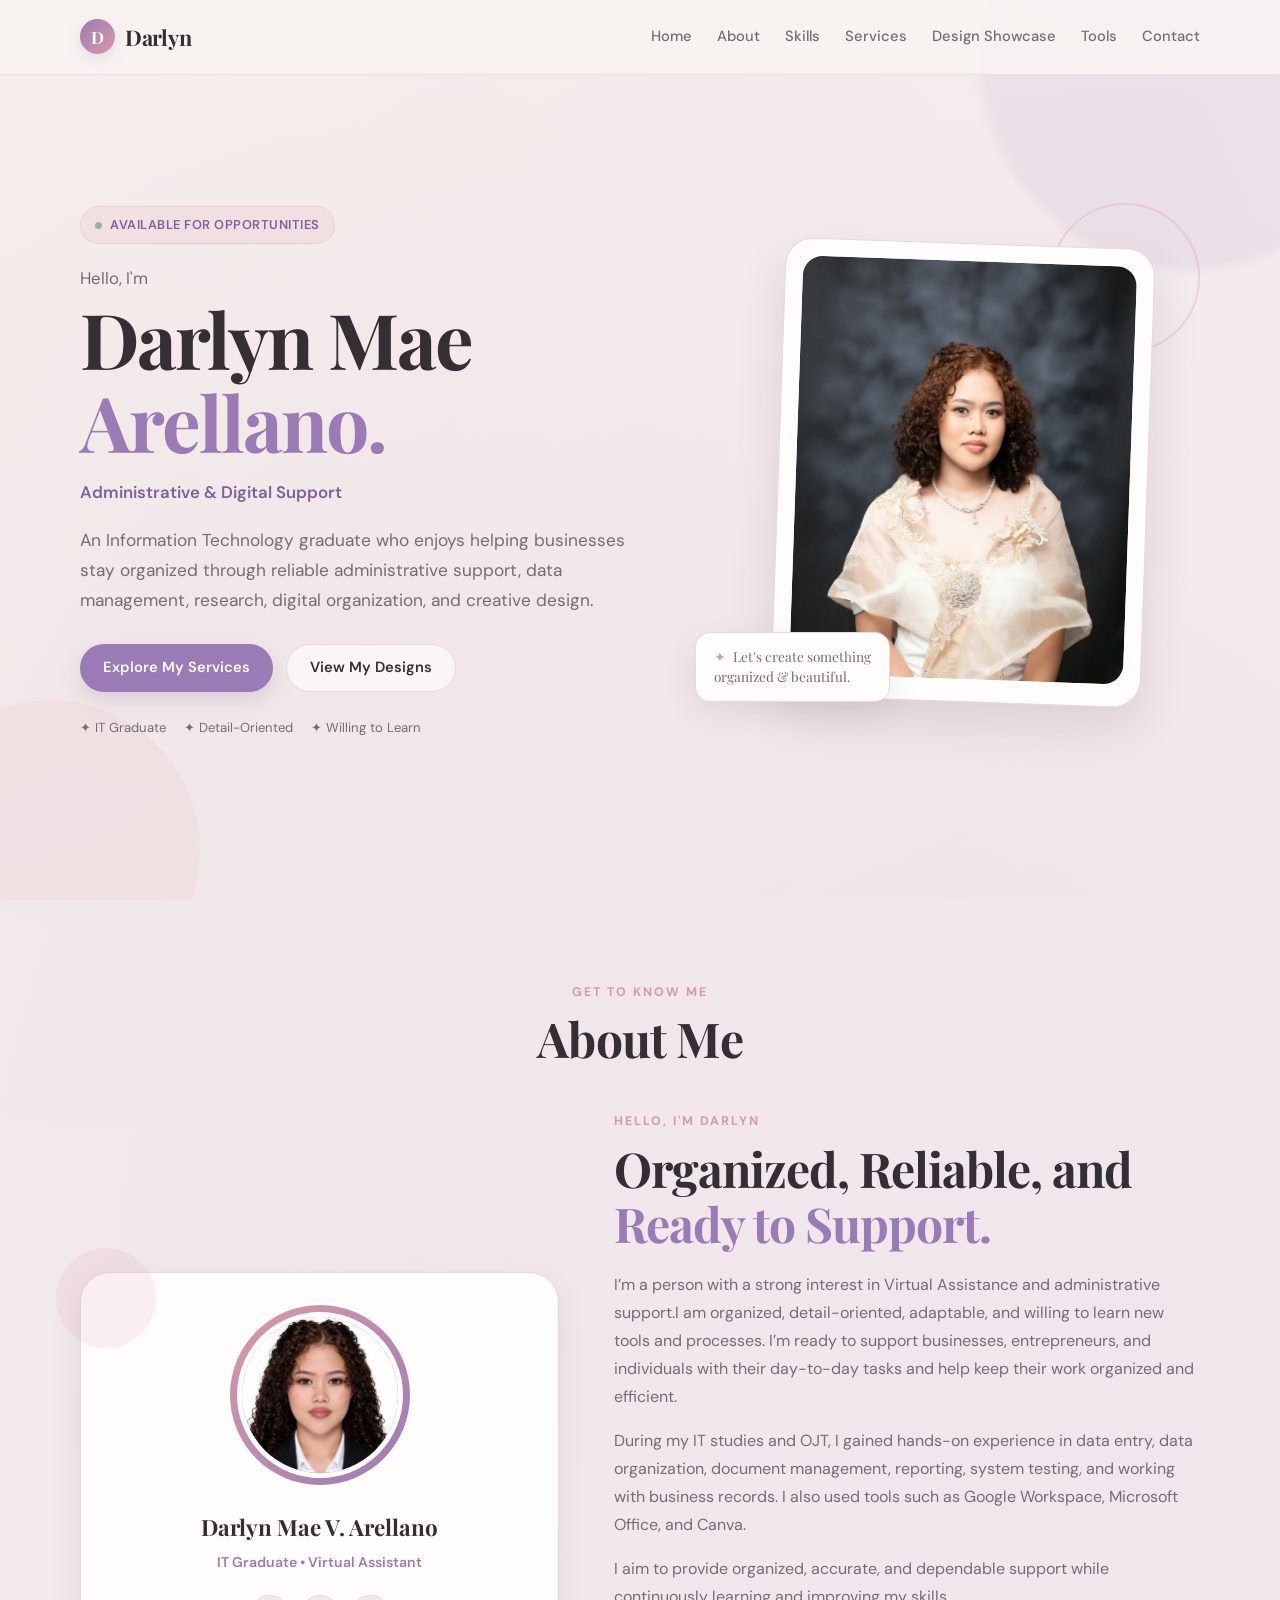
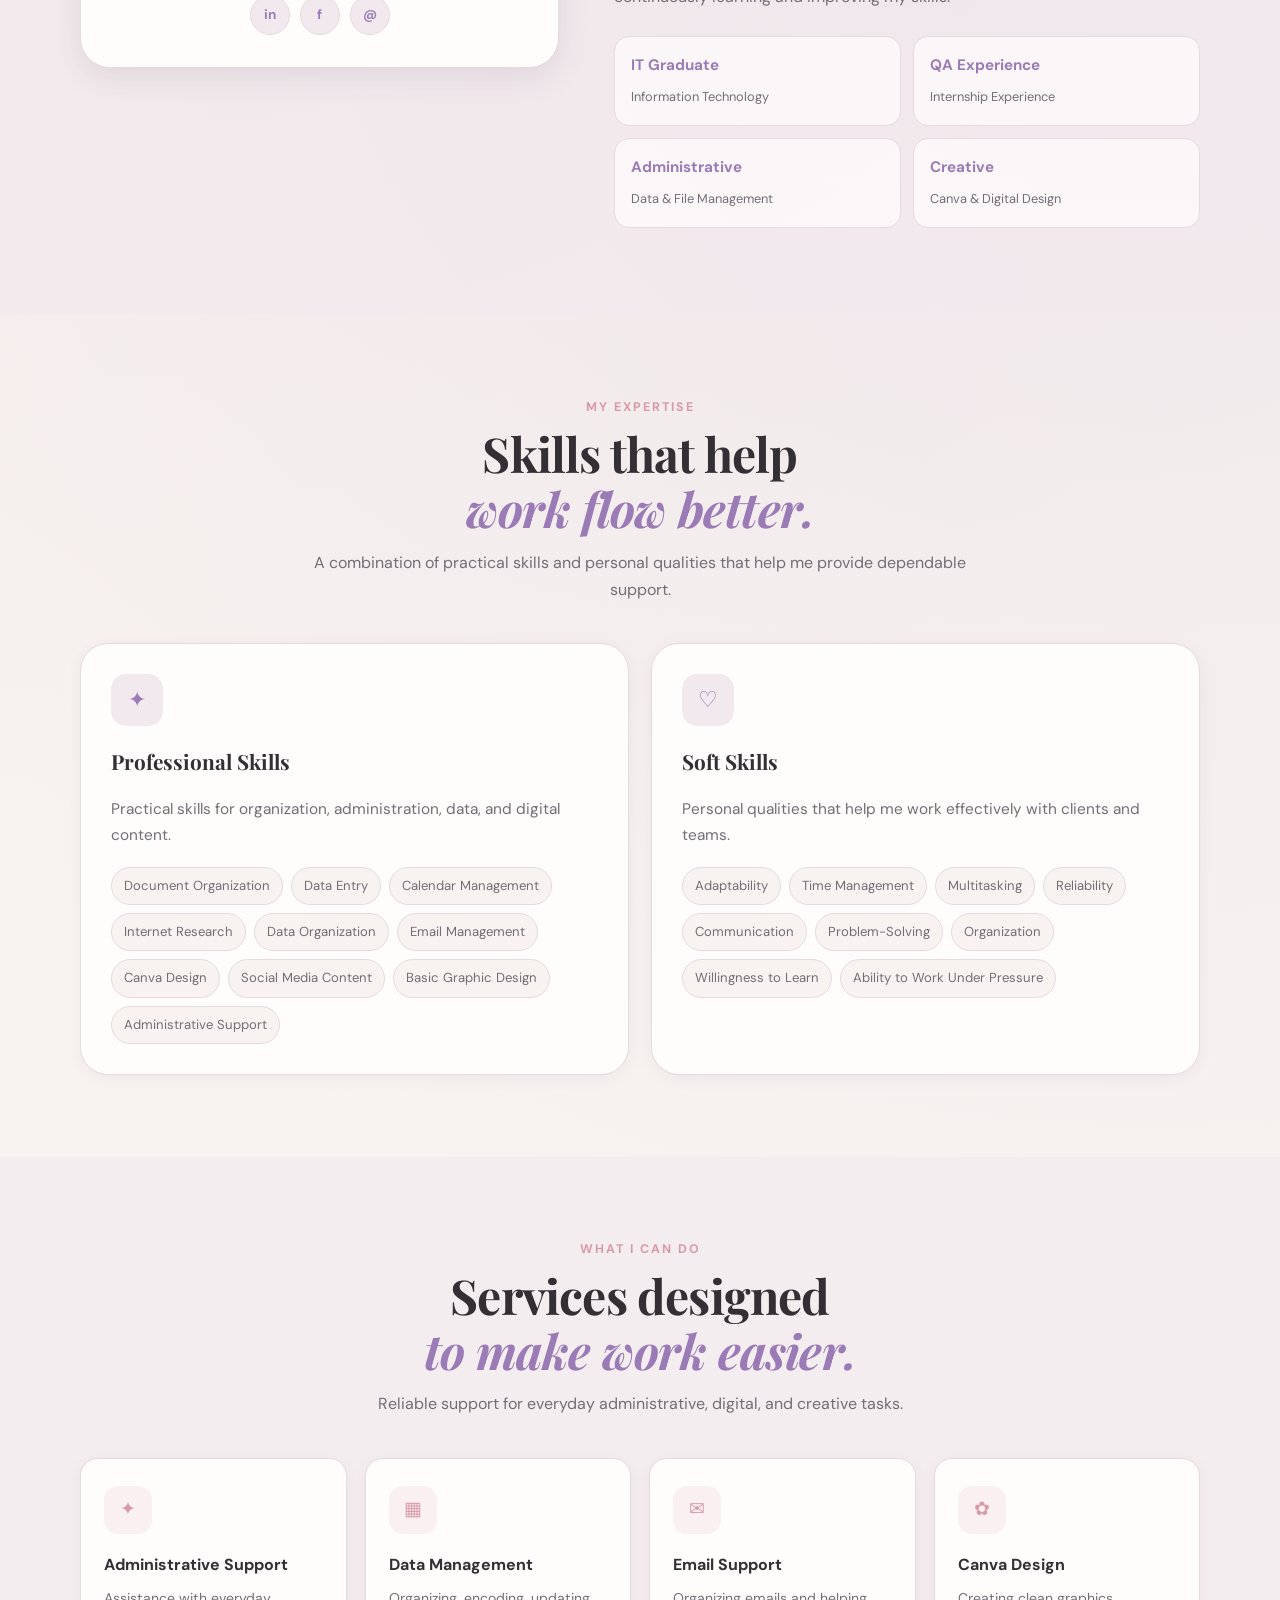
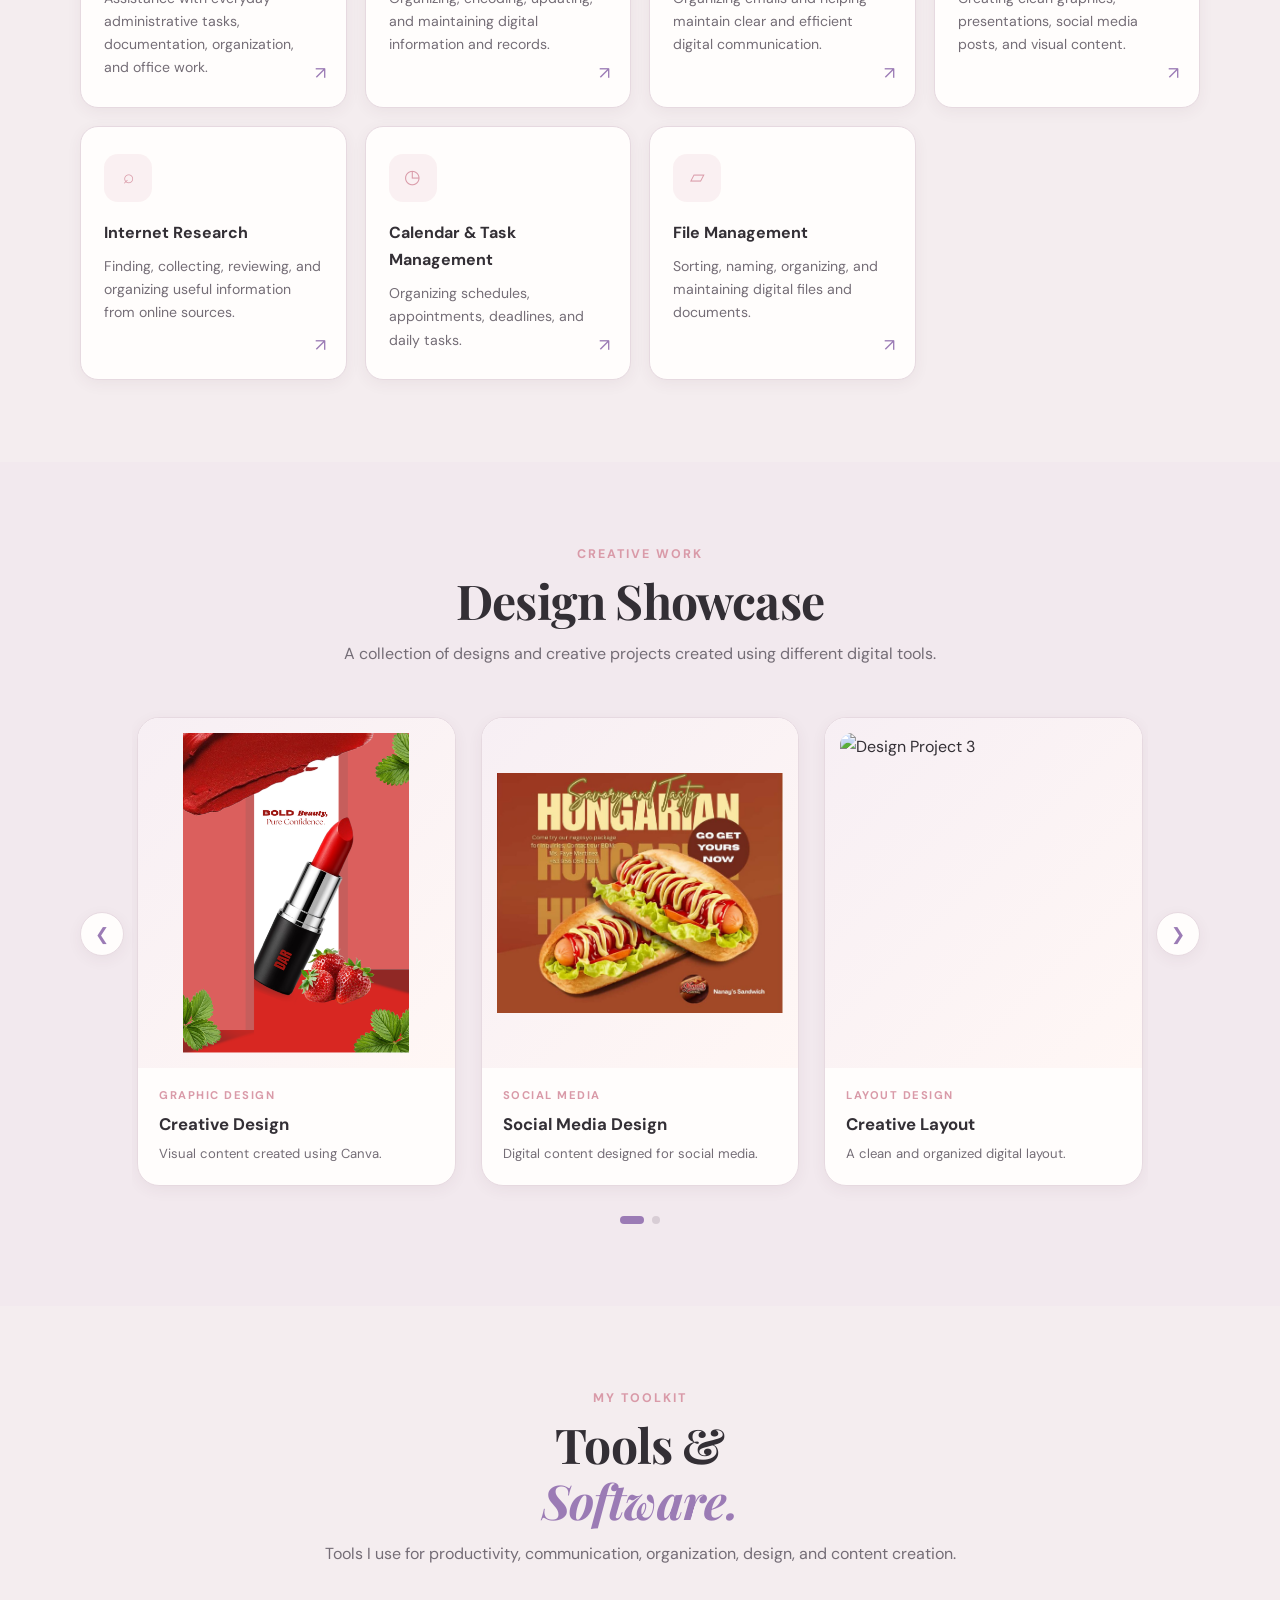
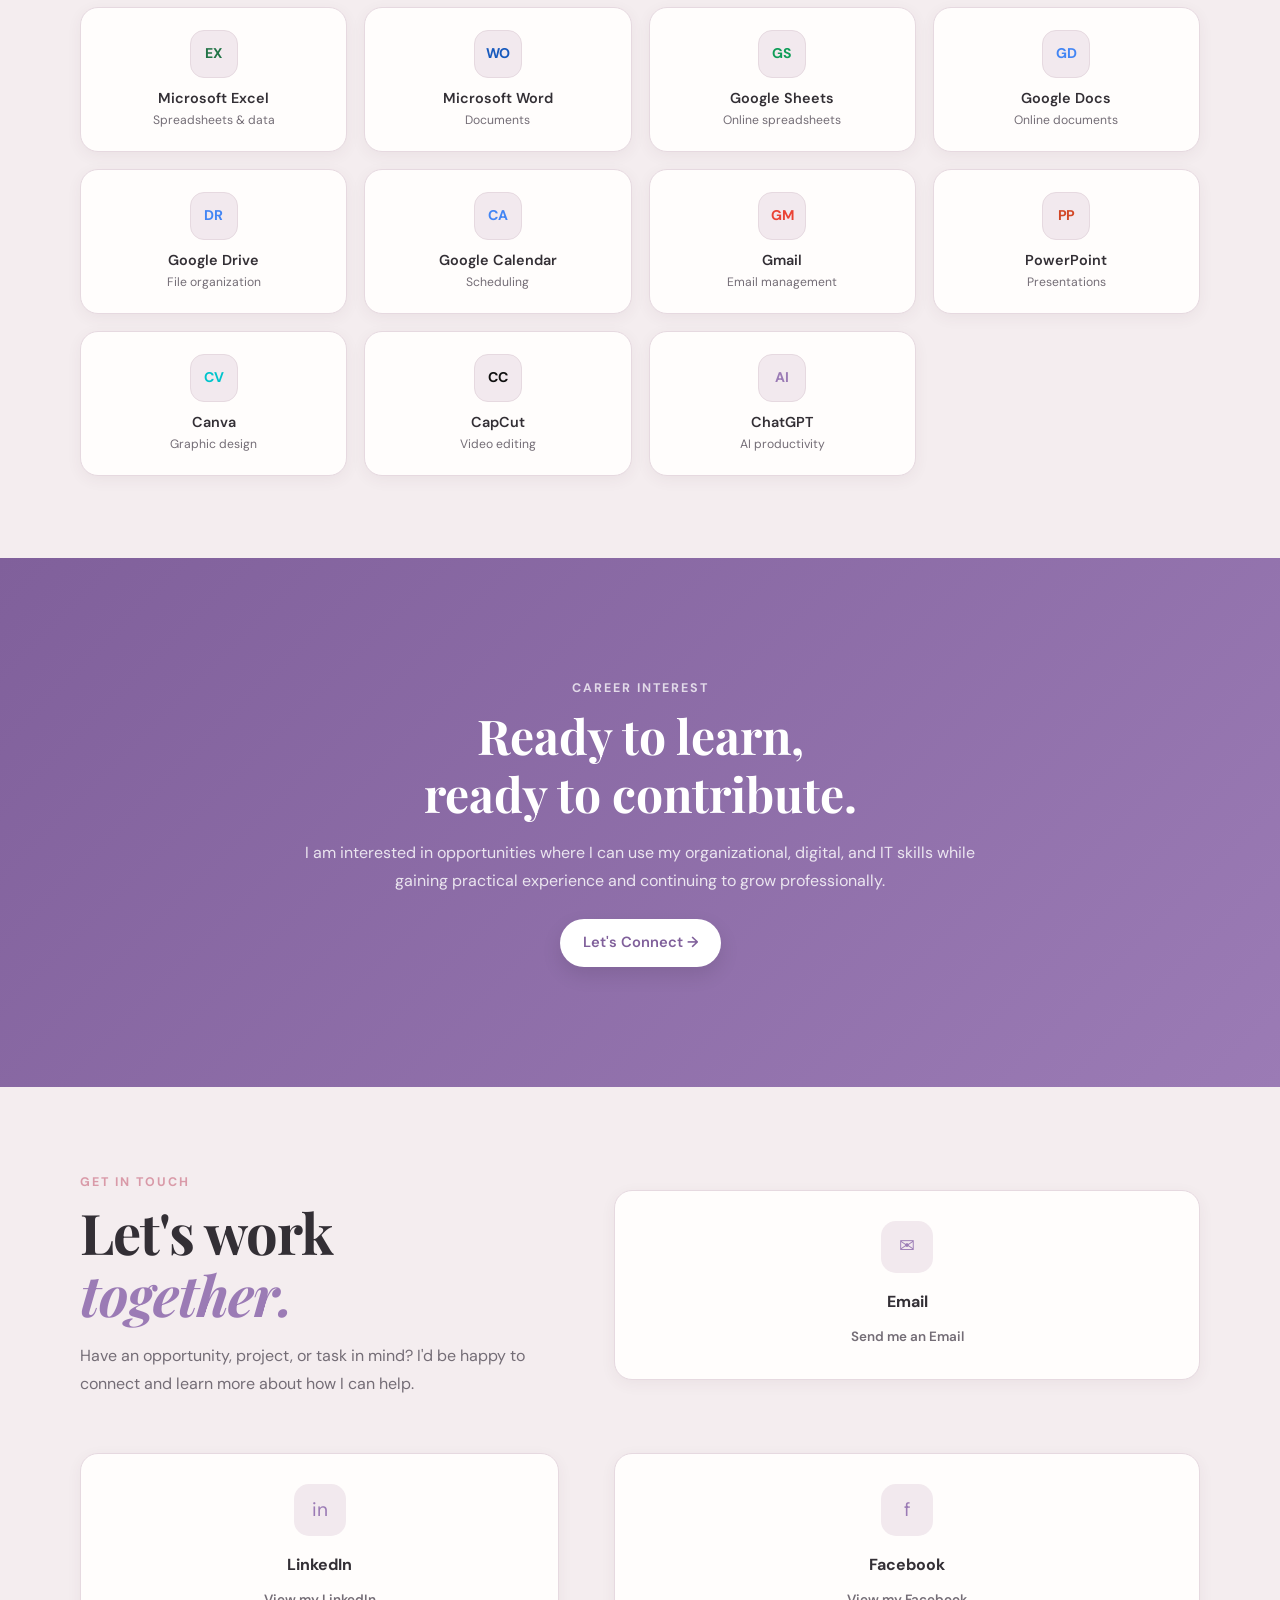
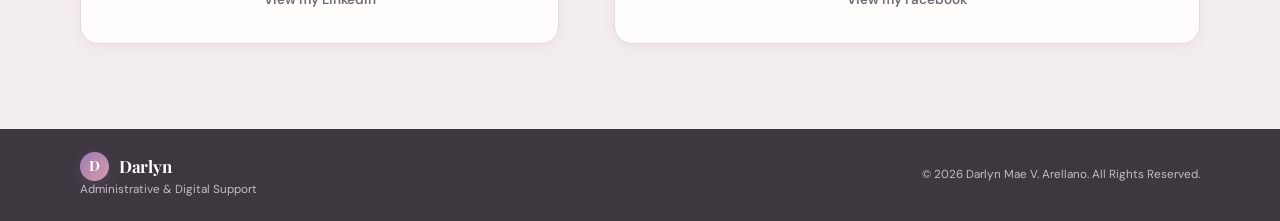
==== index.html @ 42806f15 "Add files via upload" ====
<!DOCTYPE html>
<html lang="en">

<head>
    <meta charset="UTF-8">
    <meta name="viewport" content="width=device-width, initial-scale=1.0">

    <title>Darlyn Mae Arellano | VA Portfolio</title>

    <meta name="description"
        content="Portfolio of Darlyn Mae V. Arellano, an Information Technology graduate providing administrative, data management, digital support, and creative design services.">

    <!-- Google Fonts -->
    <link rel="preconnect" href="https://fonts.googleapis.com">
    <link rel="preconnect" href="https://fonts.gstatic.com" crossorigin>

    <link href="https://fonts.googleapis.com/css2?family=DM+Sans:wght@400;500;600;700&family=Playfair+Display:wght@500;600;700&display=swap"
        rel="stylesheet">

    <!-- CSS -->
    <link rel="stylesheet" href="style.css">
</head>

<body>

    <!-- ================= NAVIGATION ================= -->

    <nav class="nav">

        <div class="nav-container">

            <a href="#home" class="logo">
                Darlyn<span>.</span>
            </a>

            <div class="nav-links">

                <a href="#home">Home</a>
                <a href="#about">About</a>
                <a href="#skills">Skills</a>
                <a href="#services">Services</a>
                <a href="#designs">Design Showcase</a>
                <a href="#tools">Tools</a>
                <a href="#contact">Contact</a>

            </div>

            <button class="menu-toggle" aria-label="Toggle navigation">
                ☰
            </button>

        </div>

    </nav>


    <main>

        <!-- ================= HERO ================= -->

        <section id="home" class="hero">

            <div class="hero-container">

                <div class="hero-content">

                    <span class="hero-label">
                        AVAILABLE FOR OPPORTUNITIES
                    </span>

                    <p class="hero-intro">
                        Hello, I'm
                    </p>

                    <h1>
                        Darlyn Mae<br>
                        <span>Arellano.</span>
                    </h1>

                    <p class="hero-role">
                        Administrative & Digital Support
                    </p>

                    <p class="hero-description">
                        An Information Technology graduate who enjoys helping
                        businesses stay organized through reliable
                        administrative support, data management, research,
                        digital organization, and creative design.
                    </p>

                    <div class="hero-buttons">

                        <a href="#services" class="btn btn-primary">
                            Explore My Services
                        </a>

                        <a href="#designs" class="btn btn-outline">
                            View My Designs
                        </a>

                    </div>

                    <div class="hero-mini-info">

                        <span>
                            ✦ IT Graduate
                        </span>

                        <span>
                            ✦ Detail-Oriented
                        </span>

                        <span>
                            ✦ Willing to Learn
                        </span>

                    </div>

                </div>


                <!-- PROFILE -->

                <div class="hero-visual">

                    <div class="profile-decoration"></div>

                    <div class="profile-card">

                        <div class="profile-image">

                            <img src="images/dp.jpg"
                                alt="Darlyn Mae V. Arellano">

                        </div>

                        <div class="profile-caption">

                            

                        </div>

                    </div>

                    <div class="floating-note">
                        <span>✦</span>
                        Let's create something<br>
                        organized & beautiful.
                    </div>

                </div>

            </div>

        </section>


        <!-- ================= ABOUT ================= -->

<section class="section about-section" id="about">
    <div class="container">

        <div class="section-heading">
            <span class="section-tag">GET TO KNOW ME</span>
            <h2>About Me</h2>
        </div>

        <div class="about-wrapper">

            <!-- Profile Card -->
            <div class="about-profile">
                <div class="about-profile-content">

                    <div class="about-profile-image">
                        <img src="images/profile.jpg"
                             alt="Darlyn Mae V. Arellano">
                    </div>

                    <h3>Darlyn Mae V. Arellano</h3>

                    <span class="about-role">
                        IT Graduate • Virtual Assistant
                    </span>

                    <div class="about-socials">

    <!-- LinkedIn -->
    <a href="https://www.linkedin.com/in/YOUR-LINKEDIN-USERNAME"
       target="_blank"
       rel="noopener noreferrer"
       aria-label="LinkedIn">
        in
    </a>

    <!-- Facebook -->
    <a href="https://www.facebook.com/darlyn.arellano69"
       target="_blank"
       rel="noopener noreferrer"
       aria-label="Facebook">
        f
    </a>

    <!-- Gmail -->
    <a href="https://mail.google.com/mail/?view=cm&fs=1&to=arellanodarlynmae@gmail.com"
       target="_blank"
       rel="noopener noreferrer"
       aria-label="Email">
        @
    </a>

</div>

                </div>
            </div>


            <!-- About Content -->
            <div class="about-content">

                <span class="section-tag">
                    HELLO, I'M DARLYN
                </span>

                <h2>
                    Organized, Reliable, and
                    <span>Ready to Support.</span>
                </h2>

                <p>
                    I’m a person  with a strong interest in Virtual Assistance and 
                    administrative support.I am organized, detail-oriented, adaptable, 
                    and willing to learn new tools and processes. I’m ready to support 
                    businesses, entrepreneurs, and individuals with their day-to-day tasks 
                    and help keep their work organized and efficient.
                </p>

                <p>
                    During my IT studies and OJT, I gained hands-on experience 
                    in data entry, data organization, document management, reporting, 
                    system testing, and working with business records. I also used tools 
                    such as Google Workspace, Microsoft Office, and Canva.
                </p>

                <p>
                    I aim to provide organized, accurate, and dependable
                    support while continuously learning and improving my
                    skills.
                </p>

                <div class="about-highlight">

                    <div class="highlight-item">
                        <strong>IT Graduate</strong>
                        <span>Information Technology</span>
                    </div>

                    <div class="highlight-item">
                        <strong>QA Experience</strong>
                        <span>Internship Experience</span>
                    </div>

                    <div class="highlight-item">
                        <strong>Administrative</strong>
                        <span>Data & File Management</span>
                    </div>

                    <div class="highlight-item">
                        <strong>Creative</strong>
                        <span>Canva & Digital Design</span>
                    </div>

                </div>

            </div>

        </div>

    </div>
</section>

        <!-- ================= SKILLS ================= -->

        <section id="skills" class="section skills">

            <div class="container">

                <div class="section-heading centered">

                    <span class="section-tag">
                        MY EXPERTISE
                    </span>

                    <h2>
                        Skills that help<br>
                        <em>work flow better.</em>
                    </h2>

                    <p>
                        A combination of practical skills and personal
                        qualities that help me provide dependable support.
                    </p>

                </div>


                <div class="skills-grid">

                    <!-- Professional Skills -->

                    <div class="skill-card">

                        <div class="card-number">
                           
                        </div>

                        <div class="skill-icon">
                            ✦
                        </div>

                        <h3>
                            Professional Skills
                        </h3>

                        <p>
                            Practical skills for organization,
                            administration, data, and digital content.
                        </p>

                        <div class="skill-list">

                            <span>Document Organization</span>
                            <span>Data Entry</span>
                            <span>Calendar Management</span>
                            <span>Internet Research</span>
                            <span>Data Organization</span>
                            <span>Email Management</span>
                            <span>Canva Design</span>
                            <span>Social Media Content</span>
                            <span>Basic Graphic Design</span>
                            <span>Administrative Support</span>

                        </div>

                    </div>


                    <!-- Soft Skills -->

                    <div class="skill-card">

                        <div class="card-number">
                            
                        </div>

                        <div class="skill-icon">
                            ♡
                        </div>

                        <h3>
                            Soft Skills
                        </h3>

                        <p>
                            Personal qualities that help me work
                            effectively with clients and teams.
                        </p>

                        <div class="skill-list">

                            <span>Adaptability</span>
                            <span>Time Management</span>
                            <span>Multitasking</span>
                            <span>Reliability</span>
                            <span>Communication</span>
                            <span>Problem-Solving</span>
                            <span>Organization</span>
                            <span>Willingness to Learn</span>
                            <span>Ability to Work Under Pressure</span>

                        </div>

                    </div>

                </div>

            </div>

        </section>


        <!-- ================= SERVICES ================= -->

        <section id="services" class="section services">

            <div class="container">

                <div class="section-heading">

                    <span class="section-tag">
                        WHAT I CAN DO
                    </span>

                    <h2>
                        Services designed<br>
                        <em>to make work easier.</em>
                    </h2>

                    <p>
                        Reliable support for everyday administrative,
                        digital, and creative tasks.
                    </p>

                </div>


                <div class="services-grid">

                    <div class="service-card">
                        <span class="service-number"></span>
                        <div class="service-icon">✦</div>
                        <h3>Administrative Support</h3>
                        <p>
                            Assistance with everyday administrative tasks,
                            documentation, organization, and office work.
                        </p>
                        <span class="service-arrow">↗</span>
                    </div>


                    <div class="service-card">
                        <span class="service-number"></span>
                        <div class="service-icon">▦</div>
                        <h3>Data Management</h3>
                        <p>
                            Organizing, encoding, updating, and maintaining
                            digital information and records.
                        </p>
                        <span class="service-arrow">↗</span>
                    </div>


                    <div class="service-card">
                        <span class="service-number"></span>
                        <div class="service-icon">✉</div>
                        <h3>Email Support</h3>
                        <p>
                            Organizing emails and helping maintain clear
                            and efficient digital communication.
                        </p>
                        <span class="service-arrow">↗</span>
                    </div>


                    <div class="service-card">
                        <span class="service-number"></span>
                        <div class="service-icon">✿</div>
                        <h3>Canva Design</h3>
                        <p>
                            Creating clean graphics, presentations,
                            social media posts, and visual content.
                        </p>
                        <span class="service-arrow">↗</span>
                    </div>


                    <div class="service-card">
                        <span class="service-number"></span>
                        <div class="service-icon">⌕</div>
                        <h3>Internet Research</h3>
                        <p>
                            Finding, collecting, reviewing, and organizing
                            useful information from online sources.
                        </p>
                        <span class="service-arrow">↗</span>
                    </div>


                    <div class="service-card">
                        <span class="service-number"></span>
                        <div class="service-icon">◷</div>
                        <h3>Calendar & Task Management</h3>
                        <p>
                            Organizing schedules, appointments, deadlines,
                            and daily tasks.
                        </p>
                        <span class="service-arrow">↗</span>
                    </div>


                    <div class="service-card">
                        <span class="service-number"></span>
                        <div class="service-icon">▱</div>
                        <h3>File Management</h3>
                        <p>
                            Sorting, naming, organizing, and maintaining
                            digital files and documents.
                        </p>
                        <span class="service-arrow">↗</span>
                    </div>

                </div>

            </div>

        </section>


 <section class="section design-section" id="designs">

    <div class="container">

        <div class="section-heading">
            <span class="section-tag">CREATIVE WORK</span>

            <h2>Design Showcase</h2>

            <p>
                A collection of designs and creative projects
                created using different digital tools.
            </p>
        </div>


        <div class="design-carousel-wrapper">

            <!-- Previous Button -->
            <button class="carousel-btn carousel-prev"
                    type="button"
                    aria-label="Previous design">
                &#10094;
            </button>


            <!-- Carousel -->
            <div class="design-carousel">

                <div class="design-track" id="designTrack">


                    <!-- DESIGN 1 -->
                    <div class="design-card">

                        <div class="design-image">
                            <img src="images/design1.jpg"
                                 alt="Design Project 1"
                                 loading="lazy">
                        </div>

                        <div class="design-info">

                            <span class="design-category">
                                Graphic Design
                            </span>

                            <h3>Creative Design</h3>

                            <p>
                                Visual content created using Canva.
                            </p>

                        </div>

                    </div>


                    <!-- DESIGN 2 -->
                    <div class="design-card">

                        <div class="design-image">
                            <img src="images/design2.jpg"
                                 alt="Design Project 2"
                                 loading="lazy">
                        </div>

                        <div class="design-info">

                            <span class="design-category">
                                Social Media
                            </span>

                            <h3>Social Media Design</h3>

                            <p>
                                Digital content designed for social media.
                            </p>

                        </div>

                    </div>


                    <!-- DESIGN 3 -->
                    <div class="design-card">

                        <div class="design-image">
                            <img src="images/design3.jpg"
                                 alt="Design Project 3"
                                 loading="lazy">
                        </div>

                        <div class="design-info">

                            <span class="design-category">
                                Layout Design
                            </span>

                            <h3>Creative Layout</h3>

                            <p>
                                A clean and organized digital layout.
                            </p>

                        </div>

                    </div>


                    <!-- DESIGN 4 -->
                    <div class="design-card">

                        <div class="design-image">
                            <img src="images/design4.jpg"
                                 alt="Design Project 4"
                                 loading="lazy">
                        </div>

                        <div class="design-info">

                            <span class="design-category">
                                Graphic Design
                            </span>

                            <h3>Digital Artwork</h3>

                            <p>
                                Creative visual artwork and compositions.
                            </p>

                        </div>

                    </div>


                    <!-- ADD MORE DESIGNS HERE -->

                    <div class="design-card">

                        <div class="design-image">
                            <img src="images/design5.jpg"
                                 alt="Design Project 5"
                                 loading="lazy">
                        </div>

                        <div class="design-info">

                            <span class="design-category">
                                Graphic Design
                            </span>

                            <h3>New Design</h3>

                            <p>
                                Another creative project.
                            </p>

                        </div>

                    </div>


                </div>

            </div>


            <!-- Next Button -->
            <button class="carousel-btn carousel-next"
                    type="button"
                    aria-label="Next design">
                &#10095;
            </button>

        </div>


        <!-- Carousel Dots -->
        <div class="carousel-dots" id="carouselDots"></div>

    </div>

</section>


        <!-- ================= TOOLS ================= -->

        <section id="tools" class="section tools">

            <div class="container">

                <div class="section-heading centered">

                    <span class="section-tag">
                        MY TOOLKIT
                    </span>

                    <h2>
                        Tools &<br>
                        <em>Software.</em>
                    </h2>

                    <p>
                        Tools I use for productivity, communication,
                        organization, design, and content creation.
                    </p>

                </div>


                <div class="tools-grid">

                    <div class="tool-card">
                        <span>EX</span>
                        <h3>Microsoft Excel</h3>
                        <p>Spreadsheets & data</p>
                    </div>

                    <div class="tool-card">
                        <span>WO</span>
                        <h3>Microsoft Word</h3>
                        <p>Documents</p>
                    </div>

                    <div class="tool-card">
                        <span>GS</span>
                        <h3>Google Sheets</h3>
                        <p>Online spreadsheets</p>
                    </div>

                    <div class="tool-card">
                        <span>GD</span>
                        <h3>Google Docs</h3>
                        <p>Online documents</p>
                    </div>

                    <div class="tool-card">
                        <span>DR</span>
                        <h3>Google Drive</h3>
                        <p>File organization</p>
                    </div>

                    <div class="tool-card">
                        <span>CA</span>
                        <h3>Google Calendar</h3>
                        <p>Scheduling</p>
                    </div>

                    <div class="tool-card">
                        <span>GM</span>
                        <h3>Gmail</h3>
                        <p>Email management</p>
                    </div>

                    <div class="tool-card">
                        <span>PP</span>
                        <h3>PowerPoint</h3>
                        <p>Presentations</p>
                    </div>

                    <div class="tool-card">
                        <span>CV</span>
                        <h3>Canva</h3>
                        <p>Graphic design</p>
                    </div>

                    <div class="tool-card">
                        <span>CC</span>
                        <h3>CapCut</h3>
                        <p>Video editing</p>
                    </div>

                    <div class="tool-card">
                        <span>AI</span>
                        <h3>ChatGPT</h3>
                        <p>AI productivity</p>
                    </div>

                </div>

            </div>

        </section>


        <!-- ================= CAREER ================= -->

        <section class="career">

            <div class="container">

                <div class="career-box">

                    <span class="section-tag">
                        CAREER INTEREST
                    </span>

                    <h2>
                        Ready to learn,<br>
                        ready to contribute.
                    </h2>

                    <p>
                        I am interested in opportunities where I can use my
                        organizational, digital, and IT skills while gaining
                        practical experience and continuing to grow
                        professionally.
                    </p>

                    <a href="#contact" class="btn btn-light">
                        Let's Connect →
                    </a>

                </div>

            </div>

        </section>


        <!-- ================= CONTACT ================= -->

        <section id="contact" class="section contact">

            <div class="container">

                <div class="contact-grid">

                    <div>

                        <span class="section-tag">
                            GET IN TOUCH
                        </span>

                        <h2>
                            Let's work<br>
                            <em>together.</em>
                        </h2>

                        <p>
                            Have an opportunity, project, or task in mind?
                            I'd be happy to connect and learn more about
                            how I can help.
                        </p>

                    </div>


                    <div class="contact-card">
    <div class="contact-icon">✉</div>
    <h3>Email</h3>
    <a href="https://mail.google.com/mail/?view=cm&fs=1&to=arellanodarlynmae@gmail.com" target="_blank">
        Send me an Email
    </a>
</div>

<div class="contact-card">
    <div class="contact-icon">in</div>
    <h3>LinkedIn</h3>
    <a href="YOUR-LINKEDIN-LINK" target="_blank">
        View my LinkedIn
    </a>
</div>

<div class="contact-card">
    <div class="contact-icon">f</div>
    <h3>Facebook</h3>
    <a href="https://www.facebook.com/darlyn.arellano69" target="_blank">
        View my Facebook
    </a>
</div>

                        </a>

                    </div>

                </div>

            </div>

        </section>

    </main>


    <!-- ================= FOOTER ================= -->

    <footer>

        <div class="container footer-content">

            <div>

                <a href="#home" class="logo">
                    Darlyn<span>.</span>
                </a>

                <p>
                    Administrative & Digital Support
                </p>

            </div>

            <p>
                © 2026 Darlyn Mae V. Arellano.
                All Rights Reserved.
            </p>

        </div>

    </footer>


    <!-- ================= MOBILE MENU ================= -->

    <script>

        const menuBtn = document.querySelector(".menu-toggle");
        const navLinks = document.querySelector(".nav-links");

        menuBtn.addEventListener("click", () => {
            navLinks.classList.toggle("active");
        });

        document.querySelectorAll(".nav-links a").forEach(link => {

            link.addEventListener("click", () => {
                navLinks.classList.remove("active");
            });

        });

    </script>

<script>
    const designTrack = document.getElementById("designTrack");
    const designCards = document.querySelectorAll(".design-card");
    const prevButton = document.querySelector(".carousel-prev");
    const nextButton = document.querySelector(".carousel-next");
    const dotsContainer = document.getElementById("carouselDots");

    let currentSlide = 0;

    function getVisibleCards() {
        if (window.innerWidth <= 650) {
            return 1;
        }

        if (window.innerWidth <= 1000) {
            return 2;
        }

        return 3;
    }

    function getTotalSlides() {
        return Math.max(
            1,
            Math.ceil(designCards.length / getVisibleCards())
        );
    }

    function createDots() {
        dotsContainer.innerHTML = "";

        const totalSlides = getTotalSlides();

        for (let i = 0; i < totalSlides; i++) {

            const dot = document.createElement("button");

            dot.classList.add("carousel-dot");

            if (i === currentSlide) {
                dot.classList.add("active");
            }

            dot.setAttribute(
                "aria-label",
                "Go to design group " + (i + 1)
            );

            dot.addEventListener("click", () => {
                currentSlide = i;
                updateCarousel();
            });

            dotsContainer.appendChild(dot);
        }
    }

    function updateCarousel() {

        const visibleCards = getVisibleCards();

        const cardWidth =
            designCards[0].offsetWidth;

        const gap = 25;

        const moveAmount =
            currentSlide *
            (cardWidth + gap) *
            visibleCards;

        designTrack.style.transform =
            `translateX(-${moveAmount}px)`;

        document
            .querySelectorAll(".carousel-dot")
            .forEach((dot, index) => {

                dot.classList.toggle(
                    "active",
                    index === currentSlide
                );

            });
    }

    nextButton.addEventListener("click", () => {

        const totalSlides = getTotalSlides();

        currentSlide++;

        if (currentSlide >= totalSlides) {
            currentSlide = 0;
        }

        updateCarousel();
    });


    prevButton.addEventListener("click", () => {

        const totalSlides = getTotalSlides();

        currentSlide--;

        if (currentSlide < 0) {
            currentSlide = totalSlides - 1;
        }

        updateCarousel();
    });


    window.addEventListener("resize", () => {

        currentSlide = 0;

        createDots();
        updateCarousel();

    });


    createDots();

    window.addEventListener("load", () => {
        updateCarousel();
    });
</script>

</body>

</html>
---- style.css ----
/* ========================================
   DARLYN MAE ARELLANO - VA PORTFOLIO
   Feminine Minimalist Professional Theme
======================================== */

/* ---------- COLOR VARIABLES ---------- */

:root {
    --primary: #9B7BB5;
    --primary-dark: #80609B;
    --secondary: #D99AA8;

    --background: #F8F3F1;
    --background-alt: #F2E9EE;
    --card: #FFFDFC;

    --text: #332F35;
    --text-light: #746D76;
    --white: #FFFFFF;

    --border: #E6D9E0;

    --shadow-sm: 0 4px 15px rgba(80, 55, 75, 0.06);
    --shadow-md: 0 10px 30px rgba(80, 55, 75, 0.10);
    --shadow-lg: 0 20px 45px rgba(80, 55, 75, 0.13);

    --radius-sm: 10px;
    --radius-md: 18px;
    --radius-lg: 28px;

    --transition: all 0.3s ease;
}


/* ---------- RESET ---------- */

* {
    margin: 0;
    padding: 0;
    box-sizing: border-box;
}

html {
    scroll-behavior: smooth;
    scroll-padding-top: 85px;
}

body {
    font-family: "DM Sans", sans-serif;

    background:
        radial-gradient(
            circle at 10% 10%,
            rgba(217, 154, 168, 0.10),
            transparent 30%
        ),
        radial-gradient(
            circle at 90% 20%,
            rgba(155, 123, 181, 0.10),
            transparent 30%
        ),
        var(--background);

    color: var(--text);
    line-height: 1.7;
    overflow-x: hidden;
}

img {
    max-width: 100%;
    display: block;
}

a {
    text-decoration: none;
    color: inherit;
}

button {
    font-family: inherit;
}

.container {
    width: min(1120px, 90%);
    margin: 0 auto;
}


/* ========================================
   NAVIGATION
======================================== */

.nav {
    position: fixed;
    top: 0;
    left: 0;
    width: 100%;
    z-index: 1000;

    background: rgba(248, 243, 241, 0.92);
    backdrop-filter: blur(14px);
    -webkit-backdrop-filter: blur(14px);

    border-bottom: 1px solid rgba(230, 217, 224, 0.8);
}

.nav-container {
    width: min(1120px, 90%);
    margin: 0 auto;

    height: 74px;

    display: flex;
    align-items: center;
    justify-content: space-between;
}


/* Elegant Logo */

.logo {
    display: inline-flex;
    align-items: center;
    gap: 10px;

    font-family: "Playfair Display", serif;
    font-size: 1.35rem;
    font-weight: 700;
    letter-spacing: -0.3px;

    color: var(--text);
}

.logo::before {
    content: "D";

    width: 35px;
    height: 35px;

    display: flex;
    align-items: center;
    justify-content: center;

    background: linear-gradient(
        135deg,
        var(--primary),
        var(--secondary)
    );

    color: var(--white);

    border-radius: 50%;

    font-family: "Playfair Display", serif;
    font-size: 1.05rem;

    box-shadow: 0 5px 15px rgba(155, 123, 181, 0.20);
}

.logo span {
    display: none;
}


/* Navigation Links */

.nav-links {
    display: flex;
    align-items: center;
    gap: 25px;
}

.nav-links a {
    position: relative;

    font-size: 0.92rem;
    font-weight: 500;

    color: var(--text-light);

    transition: var(--transition);
}

.nav-links a::after {
    content: "";

    position: absolute;
    left: 0;
    bottom: -7px;

    width: 0;
    height: 2px;

    background: var(--secondary);
    border-radius: 10px;

    transition: width 0.3s ease;
}

.nav-links a:hover {
    color: var(--primary-dark);
}

.nav-links a:hover::after {
    width: 100%;
}


/* Mobile Menu */

.menu-toggle {
    display: none;

    border: none;
    background: transparent;

    font-size: 1.7rem;

    color: var(--text);

    cursor: pointer;
}


/* ========================================
   HERO SECTION
======================================== */

.hero {
    position: relative;

    min-height: 100vh;

    display: flex;
    align-items: center;

    padding: 120px 0 75px;

    overflow: hidden;
}

.hero::before {
    content: "";

    position: absolute;

    width: 420px;
    height: 420px;

    top: -150px;
    right: -120px;

    background: rgba(155, 123, 181, 0.10);

    border-radius: 50%;

    filter: blur(5px);

    z-index: -1;
}

.hero::after {
    content: "";

    position: absolute;

    width: 300px;
    height: 300px;

    bottom: -100px;
    left: -100px;

    background: rgba(217, 154, 168, 0.10);

    border-radius: 50%;

    z-index: -1;
}

.hero-container {
    width: min(1120px, 90%);
    margin: 0 auto;

    display: grid;

    grid-template-columns: 1.1fr 0.9fr;

    gap: 65px;

    align-items: center;
}

.hero-content {
    max-width: 650px;
}

.hero-label {
    display: inline-flex;
    align-items: center;
    gap: 8px;

    padding: 7px 14px;

    background: rgba(217, 154, 168, 0.13);

    border: 1px solid rgba(217, 154, 168, 0.25);

    border-radius: 50px;

    color: var(--primary-dark);

    font-size: 0.80rem;
    font-weight: 600;

    letter-spacing: 0.5px;
}

.hero-label::before {
    content: "";

    width: 7px;
    height: 7px;

    background: #8FB89B;

    border-radius: 50%;
}

.hero-intro {
    margin-top: 20px;

    color: var(--text-light);

    font-size: 1.05rem;
}

.hero h1 {
    margin-top: 5px;

    font-family: "Playfair Display", serif;

    font-size: clamp(2.8rem, 6vw, 5rem);

    line-height: 1.08;

    letter-spacing: -2px;

    font-weight: 700;
}

.hero h1 span {
    display: block;
    color: var(--primary);
}

.hero-role {
    margin-top: 15px;

    color: var(--primary-dark);

    font-size: 1.05rem;

    font-weight: 600;
}

.hero-description {
    max-width: 600px;

    margin-top: 18px;

    font-size: 1.08rem;

    color: var(--text-light);

    line-height: 1.75;
}

.hero-buttons {
    display: flex;
    flex-wrap: wrap;

    gap: 13px;

    margin-top: 28px;
}

.btn {
    display: inline-flex;
    align-items: center;
    justify-content: center;

    min-height: 48px;

    padding: 0 23px;

    border-radius: 50px;

    font-size: 0.92rem;
    font-weight: 600;

    transition: var(--transition);
}

.btn-primary {
    background: var(--primary);

    color: var(--white);

    box-shadow:
        0 8px 20px rgba(155, 123, 181, 0.25);
}

.btn-primary:hover {
    background: var(--primary-dark);

    transform: translateY(-2px);

    box-shadow:
        0 12px 25px rgba(155, 123, 181, 0.30);
}

.btn-outline {
    border: 1px solid var(--border);

    background: rgba(255, 253, 252, 0.7);

    color: var(--text);
}

.btn-outline:hover {
    border-color: var(--secondary);

    color: var(--primary-dark);

    transform: translateY(-2px);
}

.hero-mini-info {
    display: flex;
    flex-wrap: wrap;

    gap: 18px;

    margin-top: 25px;

    color: var(--text-light);

    font-size: 0.82rem;
}

.hero-mini-info span {
    white-space: nowrap;
}


/* ========================================
   PROFILE CARD
======================================== */

.hero-visual {
    position: relative;

    display: flex;
    justify-content: center;

    padding: 15px;
}

.profile-card {
    position: relative;

    width: min(370px, 100%);

    padding: 17px;

    background: var(--card);

    border: 1px solid var(--border);

    border-radius: var(--radius-lg);

    box-shadow: var(--shadow-lg);

    transform: rotate(2deg);

    transition: var(--transition);

    z-index: 2;
}

.profile-card:hover {
    transform: rotate(0deg) translateY(-5px);
}

.profile-image {
    width: 100%;

    aspect-ratio: 4 / 5;

    overflow: hidden;

    border-radius: 20px;

    background: var(--background-alt);
}

.profile-image img {
    width: 100%;
    height: 100%;

    object-fit: cover;
}

.profile-caption {
    min-height: 5px;
}

.profile-decoration {
    position: absolute;

    width: 150px;
    height: 150px;

    top: -25px;
    right: 0;

    border: 2px solid rgba(217, 154, 168, 0.30);

    border-radius: 50%;

    z-index: 0;
}

.floating-note {
    position: absolute;

    bottom: 15px;
    left: -30px;

    padding: 14px 18px;

    background: var(--card);

    border: 1px solid var(--border);

    border-radius: 15px;

    box-shadow: var(--shadow-md);

    color: var(--text-light);

    font-family: "Playfair Display", serif;

    font-size: 0.85rem;

    line-height: 1.45;

    z-index: 5;
}

.floating-note span {
    color: var(--secondary);
    margin-right: 4px;
}


/* ========================================
   GENERAL SECTION
======================================== */

.section {
    padding: 82px 0;

    background: transparent;
}

.section:nth-of-type(even) {
    background: rgba(242, 233, 238, 0.55);
}

.section-heading {
    max-width: 700px;

    margin: 0 auto 40px;

    text-align: center;
}

.section-heading.centered {
    text-align: center;
}

.section-tag {
    display: block;

    margin-bottom: 8px;

    color: var(--secondary);

    font-size: 0.78rem;

    font-weight: 700;

    letter-spacing: 2px;
}

.section-heading h2 {
    font-family: "Playfair Display", serif;

    font-size: clamp(2rem, 4vw, 3rem);

    line-height: 1.15;

    letter-spacing: -0.8px;
}

.section-heading h2 em {
    color: var(--primary);
    font-style: italic;
}

.section-heading p,
.section-description {
    margin-top: 12px;

    color: var(--text-light);

    font-size: 1rem;

    line-height: 1.7;
}


/* ========================================
   ABOUT ME
======================================== */

.about-section {
    background: var(--background);
}

.about-wrapper {
    display: grid;

    grid-template-columns: 0.9fr 1.1fr;

    gap: 55px;

    align-items: center;
}

.about-profile {
    position: relative;

    padding: 32px;

    background: var(--card);

    border: 1px solid var(--border);

    border-radius: 30px;

    box-shadow: var(--shadow-md);
}

.about-profile::before {
    content: "";

    position: absolute;

    width: 100px;
    height: 100px;

    top: -25px;
    left: -25px;

    background: rgba(217, 154, 168, 0.15);

    border-radius: 50%;

    z-index: 0;
}

.about-profile-content {
    position: relative;
    z-index: 1;
}

.about-profile-image {
    width: 180px;
    height: 180px;

    margin: 0 auto 23px;

    padding: 7px;

    border-radius: 50%;

    background:
        linear-gradient(
            135deg,
            var(--secondary),
            var(--primary)
        );
}

.about-profile-image img {
    width: 100%;
    height: 100%;

    object-fit: cover;

    border-radius: 50%;

    border: 5px solid var(--card);
}

.about-profile h3 {
    text-align: center;

    font-family: "Playfair Display", serif;

    font-size: 1.4rem;

    margin-bottom: 5px;
}

.about-profile .about-role {
    display: block;

    text-align: center;

    color: var(--primary);

    font-size: 0.88rem;

    font-weight: 600;
}


/* Social Icons */

.about-socials {
    display: flex;

    justify-content: center;

    gap: 10px;

    margin-top: 20px;
}

.about-socials a {
    width: 40px;
    height: 40px;

    display: flex;

    align-items: center;
    justify-content: center;

    background: var(--background-alt);

    border: 1px solid var(--border);

    border-radius: 50%;

    color: var(--primary);

    font-size: 0.85rem;

    font-weight: 700;

    transition: var(--transition);
}

.about-socials a:hover {
    background: var(--primary);

    color: var(--white);

    transform: translateY(-3px);

    box-shadow: 0 8px 18px rgba(155, 123, 181, 0.20);
}


/* About Content */

.about-content {
    padding: 5px 0;
}

.about-content .section-tag {
    text-align: left;
}

.about-content h2 {
    margin-bottom: 20px;

    font-family: "Playfair Display", serif;

    font-size: clamp(2rem, 4vw, 3rem);

    line-height: 1.15;

    letter-spacing: -1px;
}

.about-content h2 span {
    color: var(--primary);
}

.about-content p {
    margin-bottom: 16px;

    color: var(--text-light);

    font-size: 1rem;

    line-height: 1.75;
}


/* About Highlights */

.about-highlight {
    display: grid;

    grid-template-columns: repeat(2, 1fr);

    gap: 12px;

    margin-top: 25px;
}

.highlight-item {
    padding: 16px;

    background: rgba(255, 253, 252, 0.75);

    border: 1px solid var(--border);

    border-radius: 15px;

    transition: var(--transition);
}

.highlight-item:hover {
    transform: translateY(-3px);

    box-shadow: var(--shadow-sm);
}

.highlight-item strong {
    display: block;

    margin-bottom: 3px;

    color: var(--primary);

    font-size: 0.95rem;
}

.highlight-item span {
    color: var(--text-light);

    font-size: 0.80rem;
}


/* ========================================
   SKILLS
======================================== */

.skills-grid {
    display: grid;

    grid-template-columns: repeat(2, 1fr);

    gap: 22px;
}

.skill-card {
    padding: 30px;

    background: var(--card);

    border: 1px solid var(--border);

    border-radius: var(--radius-lg);

    box-shadow: var(--shadow-sm);

    transition: var(--transition);
}

.skill-card:hover {
    transform: translateY(-5px);

    box-shadow: var(--shadow-md);
}

.skill-icon {
    width: 52px;
    height: 52px;

    display: flex;

    align-items: center;
    justify-content: center;

    margin-bottom: 18px;

    background: var(--background-alt);

    border-radius: 15px;

    color: var(--primary);

    font-size: 1.35rem;
}

.skill-card h3 {
    margin-bottom: 17px;

    font-family: "Playfair Display", serif;

    font-size: 1.3rem;
}

.skill-card > p {
    margin-bottom: 18px;

    color: var(--text-light);

    font-size: 0.96rem;
}

.skill-list {
    display: flex;

    flex-wrap: wrap;

    gap: 8px;
}

.skill-list span {
    padding: 7px 12px;

    background: var(--background);

    border: 1px solid var(--border);

    border-radius: 50px;

    color: var(--text-light);

    font-size: 0.82rem;
}


/* ========================================
   SERVICES
======================================== */

.services-grid {
    display: grid;

    grid-template-columns: repeat(4, 1fr);

    gap: 18px;
}

.service-card {
    position: relative;

    min-height: 245px;

    padding: 27px 23px;

    background: var(--card);

    border: 1px solid var(--border);

    border-radius: var(--radius-md);

    box-shadow: var(--shadow-sm);

    transition: var(--transition);
}

.service-card:hover {
    transform: translateY(-6px);

    box-shadow: var(--shadow-md);

    border-color: rgba(155, 123, 181, 0.35);
}

.service-icon {
    width: 48px;
    height: 48px;

    display: flex;

    align-items: center;
    justify-content: center;

    margin-bottom: 17px;

    background: rgba(217, 154, 168, 0.13);

    border-radius: 14px;

    color: var(--secondary);

    font-size: 1.2rem;
}

.service-card h3 {
    margin-bottom: 9px;

    font-size: 1rem;
}

.service-card p {
    color: var(--text-light);

    font-size: 0.88rem;

    line-height: 1.65;
}

.service-arrow {
    position: absolute;

    right: 20px;
    bottom: 18px;

    color: var(--primary);

    font-size: 1.1rem;

    transition: var(--transition);
}

.service-card:hover .service-arrow {
    transform: translate(3px, -3px);
}


/* ========================================
   DESIGN SHOWCASE
======================================== */

.design-section {
    background: var(--background-alt);

    overflow: hidden;
}

.design-carousel-wrapper {
    position: relative;

    width: 100%;

    padding: 0 52px;
}

.design-carousel {
    width: 100%;

    overflow: hidden;

    padding: 10px 5px 25px;
}

.design-track {
    display: flex;

    gap: 25px;

    transition: transform 0.5s ease;

    will-change: transform;
}

.design-card {
    flex: 0 0 calc((100% - 50px) / 3);

    overflow: hidden;

    background: var(--card);

    border: 1px solid var(--border);

    border-radius: 22px;

    box-shadow: var(--shadow-sm);

    transition: var(--transition);
}

.design-card:hover {
    transform: translateY(-6px);

    box-shadow: var(--shadow-lg);
}

.design-image {
    width: 100%;

    height: 350px;

    display: flex;

    align-items: center;
    justify-content: center;

    padding: 15px;

    background:
        linear-gradient(
            135deg,
            #F7EFF4,
            #FFF7F5
        );

    overflow: hidden;
}

.design-image img {
    width: 100%;
    height: 100%;

    object-fit: contain;

    border-radius: 12px;

    transition: transform 0.4s ease;
}

.design-card:hover .design-image img {
    transform: scale(1.03);
}

.design-info {
    padding: 18px 21px 21px;
}

.design-category {
    display: block;

    margin-bottom: 5px;

    color: var(--secondary);

    font-size: 0.70rem;

    font-weight: 700;

    letter-spacing: 1.5px;

    text-transform: uppercase;
}

.design-info h3 {
    margin-bottom: 5px;

    font-size: 1.05rem;
}

.design-info p {
    color: var(--text-light);

    font-size: 0.82rem;

    line-height: 1.55;
}


/* ========================================
   CAROUSEL BUTTONS
======================================== */

.carousel-btn {
    position: absolute;

    top: 45%;

    transform: translateY(-50%);

    width: 44px;
    height: 44px;

    display: flex;

    align-items: center;
    justify-content: center;

    border: 1px solid var(--border);

    background: var(--card);

    border-radius: 50%;

    color: var(--primary);

    font-size: 1.05rem;

    cursor: pointer;

    box-shadow: var(--shadow-sm);

    transition: var(--transition);

    z-index: 5;
}

.carousel-btn:hover {
    background: var(--primary);

    color: var(--white);

    transform: translateY(-50%) scale(1.06);

    box-shadow: var(--shadow-md);
}

.carousel-prev {
    left: 0;
}

.carousel-next {
    right: 0;
}


/* Carousel Dots */

.carousel-dots {
    display: flex;

    justify-content: center;

    gap: 8px;

    margin-top: 5px;
}

.carousel-dot {
    width: 8px;
    height: 8px;

    padding: 0;

    border: none;

    border-radius: 50%;

    background: #D8CDD5;

    cursor: pointer;

    transition: var(--transition);
}

.carousel-dot.active {
    width: 24px;

    border-radius: 20px;

    background: var(--primary);
}


/* ========================================
   TOOLS & SOFTWARE
======================================== */

.tools-grid {
    display: grid;

    grid-template-columns: repeat(4, 1fr);

    gap: 17px;
}

.tool-card {
    min-height: 145px;

    display: flex;

    flex-direction: column;

    align-items: center;
    justify-content: center;

    padding: 20px 15px;

    background: var(--card);

    border: 1px solid var(--border);

    border-radius: var(--radius-md);

    text-align: center;

    box-shadow: var(--shadow-sm);

    transition: var(--transition);
}

.tool-card:hover {
    transform: translateY(-5px);

    box-shadow: var(--shadow-md);

    border-color: rgba(155, 123, 181, 0.35);
}


/*
   Tool Logo / Icon

   Your HTML currently uses:
   <span>EX</span>
   <span>WO</span>
   etc.

   This styling turns those into clean logo-style
   circles while keeping your existing HTML.
*/

.tool-card > span {
    width: 48px;
    height: 48px;

    display: flex;

    align-items: center;
    justify-content: center;

    margin-bottom: 11px;

    background: var(--background-alt);

    border: 1px solid var(--border);

    border-radius: 14px;

    color: var(--primary);

    font-size: 0.88rem;

    font-weight: 700;

    letter-spacing: -0.3px;

    transition: var(--transition);
}

.tool-card:hover > span {
    background: var(--primary);

    color: var(--white);

    transform: scale(1.06);
}

.tool-card h3 {
    font-size: 0.90rem;

    font-weight: 600;

    line-height: 1.35;
}

.tool-card p {
    margin-top: 4px;

    color: var(--text-light);

    font-size: 0.76rem;

    line-height: 1.4;
}


/* Different colors for tool icons */

.tool-card:nth-child(1) > span {
    color: #217346;
}

.tool-card:nth-child(2) > span {
    color: #185ABD;
}

.tool-card:nth-child(3) > span {
    color: #0F9D58;
}

.tool-card:nth-child(4) > span {
    color: #4285F4;
}

.tool-card:nth-child(5) > span {
    color: #4285F4;
}

.tool-card:nth-child(6) > span {
    color: #4285F4;
}

.tool-card:nth-child(7) > span {
    color: #EA4335;
}

.tool-card:nth-child(8) > span {
    color: #D24726;
}

.tool-card:nth-child(9) > span {
    color: #00C4CC;
}

.tool-card:nth-child(10) > span {
    color: #111111;
}

.tool-card:nth-child(11) > span {
    color: var(--primary);
}


/* ========================================
   CAREER SECTION
======================================== */

.career {
    padding: 75px 0;

    background:
        linear-gradient(
            135deg,
            var(--primary-dark),
            var(--primary)
        );
}

.career-box {
    max-width: 850px;

    margin: 0 auto;

    padding: 45px;

    text-align: center;

    color: var(--white);
}

.career-box .section-tag {
    color: rgba(255, 255, 255, 0.75);
}

.career-box h2 {
    margin-top: 5px;

    font-family: "Playfair Display", serif;

    font-size: clamp(2rem, 4vw, 3rem);

    line-height: 1.2;
}

.career-box p {
    max-width: 700px;

    margin: 17px auto 25px;

    color: rgba(255, 255, 255, 0.82);

    font-size: 1rem;

    line-height: 1.7;
}

.btn-light {
    background: var(--white);

    color: var(--primary-dark);

    box-shadow: 0 8px 20px rgba(0, 0, 0, 0.10);
}

.btn-light:hover {
    transform: translateY(-3px);

    background: #FFF8FA;

    box-shadow: 0 12px 25px rgba(0, 0, 0, 0.15);
}


/* ========================================
   GET IN TOUCH
======================================== */

.contact-card a {
    color: var(--primary);
    text-decoration: none;
    font-weight: 600;
    transition: var(--transition);
}

.contact-card a:hover {
    color: var(--primary-dark);
    text-decoration: underline;
}

.contact {
    position: relative;

    padding: 85px 0;

    background:
        radial-gradient(
            circle at 10% 90%,
            rgba(217, 154, 168, 0.13),
            transparent 30%
        ),
        radial-gradient(
            circle at 90% 10%,
            rgba(155, 123, 181, 0.10),
            transparent 30%
        ),
        var(--background);
}


/* New Contact Layout */

.contact-grid {
    display: grid;

    grid-template-columns: 0.9fr 1.1fr;

    gap: 55px;

    align-items: center;
}


/* Left Side */

.contact-grid > div:first-child {
    padding-right: 20px;
}

.contact-grid > div:first-child .section-tag {
    text-align: left;
}

.contact-grid > div:first-child h2 {
    margin-top: 5px;

    font-family: "Playfair Display", serif;

    font-size: clamp(2.4rem, 5vw, 3.5rem);

    line-height: 1.1;

    letter-spacing: -1px;
}

.contact-grid > div:first-child h2 em {
    color: var(--primary);

    font-style: italic;
}

.contact-grid > div:first-child p {
    max-width: 500px;

    margin-top: 18px;

    color: var(--text-light);

    font-size: 1rem;

    line-height: 1.75;
}


/* Contact Information Card */

.contact-info {
    position: relative;

    padding: 10px;

    background: rgba(255, 253, 252, 0.65);

    border: 1px solid var(--border);

    border-radius: 25px;

    box-shadow: var(--shadow-md);
}

.contact-item {
    display: flex;

    align-items: center;

    gap: 17px;

    padding: 19px;

    background: var(--card);

    border: 1px solid transparent;

    border-radius: 17px;

    transition: var(--transition);
}

.contact-item + .contact-item {
    margin-top: 8px;
}

.contact-item:hover {
    border-color: var(--border);

    background: #FFFFFF;

    transform: translateX(4px);

    box-shadow: var(--shadow-sm);
}

.contact-symbol {
    flex: 0 0 48px;

    width: 48px;
    height: 48px;

    display: flex;

    align-items: center;
    justify-content: center;

    background: var(--background-alt);

    border-radius: 14px;

    color: var(--primary);

    font-size: 1rem;

    font-weight: 700;

    transition: var(--transition);
}

.contact-item:hover .contact-symbol {
    background: var(--primary);

    color: var(--white);
}

.contact-item div {
    min-width: 0;
}

.contact-item small {
    display: block;

    margin-bottom: 2px;

    color: var(--secondary);

    font-size: 0.68rem;

    font-weight: 700;

    letter-spacing: 1.5px;
}

.contact-item strong {
    display: block;

    color: var(--text);

    font-size: 0.92rem;

    font-weight: 600;

    overflow-wrap: anywhere;
}


/* ========================================
   OLD CONTACT CARD SUPPORT
======================================== */

.contact-card {
    padding: 30px;

    background: var(--card);

    border: 1px solid var(--border);

    border-radius: var(--radius-md);

    text-align: center;

    box-shadow: var(--shadow-sm);

    transition: var(--transition);
}

.contact-card:hover {
    transform: translateY(-5px);

    box-shadow: var(--shadow-md);
}

.contact-icon {
    width: 52px;
    height: 52px;

    display: flex;

    align-items: center;
    justify-content: center;

    margin: 0 auto 15px;

    background: var(--background-alt);

    border-radius: 15px;

    color: var(--primary);

    font-size: 1.2rem;
}

.contact-card h3 {
    margin-bottom: 7px;

    font-size: 1rem;
}

.contact-card p,
.contact-card a {
    color: var(--text-light);

    font-size: 0.84rem;

    overflow-wrap: anywhere;
}

.contact-card a:hover {
    color: var(--primary);
}


/* ========================================
   FOOTER
======================================== */

footer {
    padding: 23px 0;

    background: #3E3740;

    color: rgba(255, 255, 255, 0.68);
}

.footer-content {
    display: flex;

    align-items: center;
    justify-content: space-between;

    gap: 25px;
}

footer .logo {
    color: var(--white);

    font-size: 1.05rem;
}

footer .logo::before {
    width: 29px;
    height: 29px;

    font-size: 0.88rem;
}

footer p {
    font-size: 0.73rem;

    line-height: 1.5;
}

footer > .container > p {
    text-align: right;
}

footer span {
    color: var(--white);
}


/* ========================================
   TABLET
======================================== */

@media (max-width: 1000px) {

    .hero-container {
        grid-template-columns: 1fr;

        gap: 45px;

        text-align: center;
    }

    .hero-content {
        max-width: 750px;

        margin: 0 auto;
    }

    .hero-description {
        margin-left: auto;
        margin-right: auto;
    }

    .hero-buttons {
        justify-content: center;
    }

    .hero-mini-info {
        justify-content: center;
    }

    .hero-visual {
        order: -1;
    }

    .profile-card {
        width: min(330px, 90%);
    }

    .floating-note {
        left: -20px;
    }


    /* About */

    .about-wrapper {
        grid-template-columns: 1fr;

        gap: 40px;
    }

    .about-profile {
        max-width: 450px;

        margin: 0 auto;

        width: 100%;
    }


    /* Services */

    .services-grid {
        grid-template-columns: repeat(2, 1fr);
    }


    /* Tools */

    .tools-grid {
        grid-template-columns: repeat(2, 1fr);
    }


    /* Design */

    .design-card {
        flex: 0 0 calc((100% - 25px) / 2);
    }


    /* Contact */

    .contact-grid {
        grid-template-columns: 1fr;

        gap: 35px;
    }

    .contact-grid > div:first-child {
        padding-right: 0;

        text-align: center;
    }

    .contact-grid > div:first-child .section-tag {
        text-align: center;
    }

    .contact-grid > div:first-child p {
        margin-left: auto;
        margin-right: auto;
    }
}


/* ========================================
   MOBILE NAVIGATION
======================================== */

@media (max-width: 750px) {

    .nav-container {
        height: 68px;
    }

    .menu-toggle {
        display: block;
    }

    .nav-links {
        position: absolute;

        top: 68px;

        left: 4%;
        right: 4%;

        display: none;

        flex-direction: column;

        align-items: stretch;

        padding: 15px;

        background: rgba(255, 253, 252, 0.98);

        border: 1px solid var(--border);

        border-radius: 18px;

        box-shadow: var(--shadow-lg);

        gap: 3px;
    }

    .nav-links.active {
        display: flex;
    }

    .nav-links a {
        display: block;

        padding: 11px 14px;

        border-radius: 10px;

        font-size: 0.94rem;
    }

    .nav-links a:hover {
        background: var(--background-alt);
    }

    .nav-links a::after {
        display: none;
    }


    /* Hero */

    .hero {
        padding-top: 100px;
    }

    .hero h1 {
        letter-spacing: -1.5px;
    }

    .hero-description {
        font-size: 1rem;
    }


    /* Skills */

    .skills-grid {
        grid-template-columns: 1fr;
    }


    /* Services */

    .services-grid {
        grid-template-columns: repeat(2, 1fr);
    }


    /* Design */

    .design-carousel-wrapper {
        padding: 0 43px;
    }

    .design-card {
        flex: 0 0 100%;
    }

    .design-image {
        height: 390px;
    }


    /* Contact */

    .contact {
        padding: 70px 0;
    }
}


/* ========================================
   SMALL MOBILE
======================================== */

@media (max-width: 520px) {

    .container,
    .hero-container,
    .nav-container {
        width: 92%;
    }

    .section {
        padding: 68px 0;
    }

    .section-heading {
        margin-bottom: 34px;
    }

    .section-heading p {
        font-size: 0.92rem;
    }


    /* Logo */

    .logo {
        font-size: 1.05rem;
    }

    .logo::before {
        width: 31px;
        height: 31px;

        font-size: 0.95rem;
    }


    /* Hero */

    .hero {
        padding: 95px 0 60px;
    }

    .hero h1 {
        font-size: 2.55rem;
    }

    .hero-intro {
        font-size: 0.98rem;
    }

    .hero-description {
        font-size: 0.94rem;
    }

    .hero-buttons {
        flex-direction: column;

        width: 100%;
    }

    .btn {
        width: 100%;
    }

    .hero-mini-info {
        flex-direction: column;

        gap: 6px;
    }

    .profile-card {
        width: 90%;
    }

    .floating-note {
        left: -5px;

        bottom: 8px;

        font-size: 0.75rem;

        padding: 11px 13px;
    }


    /* About */

    .about-profile {
        padding: 25px 20px;
    }

    .about-profile-image {
        width: 150px;
        height: 150px;
    }

    .about-content {
        text-align: center;
    }

    .about-content .section-tag {
        text-align: center;
    }

    .about-content p {
        font-size: 0.94rem;
    }

    .about-highlight {
        grid-template-columns: 1fr;
    }


    /* Skills */

    .skill-card {
        padding: 25px 20px;
    }

    .skill-list span {
        font-size: 0.78rem;
    }


    /* Services */

    .services-grid {
        grid-template-columns: 1fr;
    }


    /* Tools */

    .tools-grid {
        grid-template-columns: repeat(2, 1fr);

        gap: 12px;
    }

    .tool-card {
        min-height: 135px;

        padding: 17px 10px;
    }

    .tool-card h3 {
        font-size: 0.82rem;
    }

    .tool-card p {
        font-size: 0.70rem;
    }


    /* Design */

    .design-carousel-wrapper {
        padding: 0 35px;
    }

    .design-image {
        height: 350px;

        padding: 12px;
    }

    .carousel-btn {
        width: 37px;
        height: 37px;

        font-size: 0.9rem;
    }


    /* Career */

    .career {
        padding: 55px 0;
    }

    .career-box {
        padding: 25px 10px;
    }


    /* Contact */

    .contact-grid > div:first-child h2 {
        font-size: 2.35rem;
    }

    .contact-info {
        padding: 7px;
    }

    .contact-item {
        padding: 15px;

        gap: 12px;
    }

    .contact-symbol {
        flex-basis: 43px;

        width: 43px;
        height: 43px;
    }

    .contact-item strong {
        font-size: 0.82rem;
    }


    /* Footer */

    footer {
        padding: 20px 0;
    }

    .footer-content {
        flex-direction: column;

        text-align: center;

        gap: 10px;
    }

    footer > .container > p {
        text-align: center;
    }
}


/* ========================================
   EXTRA SMALL DEVICES
======================================== */

@media (max-width: 360px) {

    .logo {
        font-size: 0.98rem;
    }

    .logo::before {
        width: 29px;
        height: 29px;
    }

    .hero h1 {
        font-size: 2.2rem;
    }

    .section-heading h2 {
        font-size: 1.8rem;
    }

    .design-image {
        height: 300px;
    }

    .tools-grid {
        grid-template-columns: 1fr;
    }
}
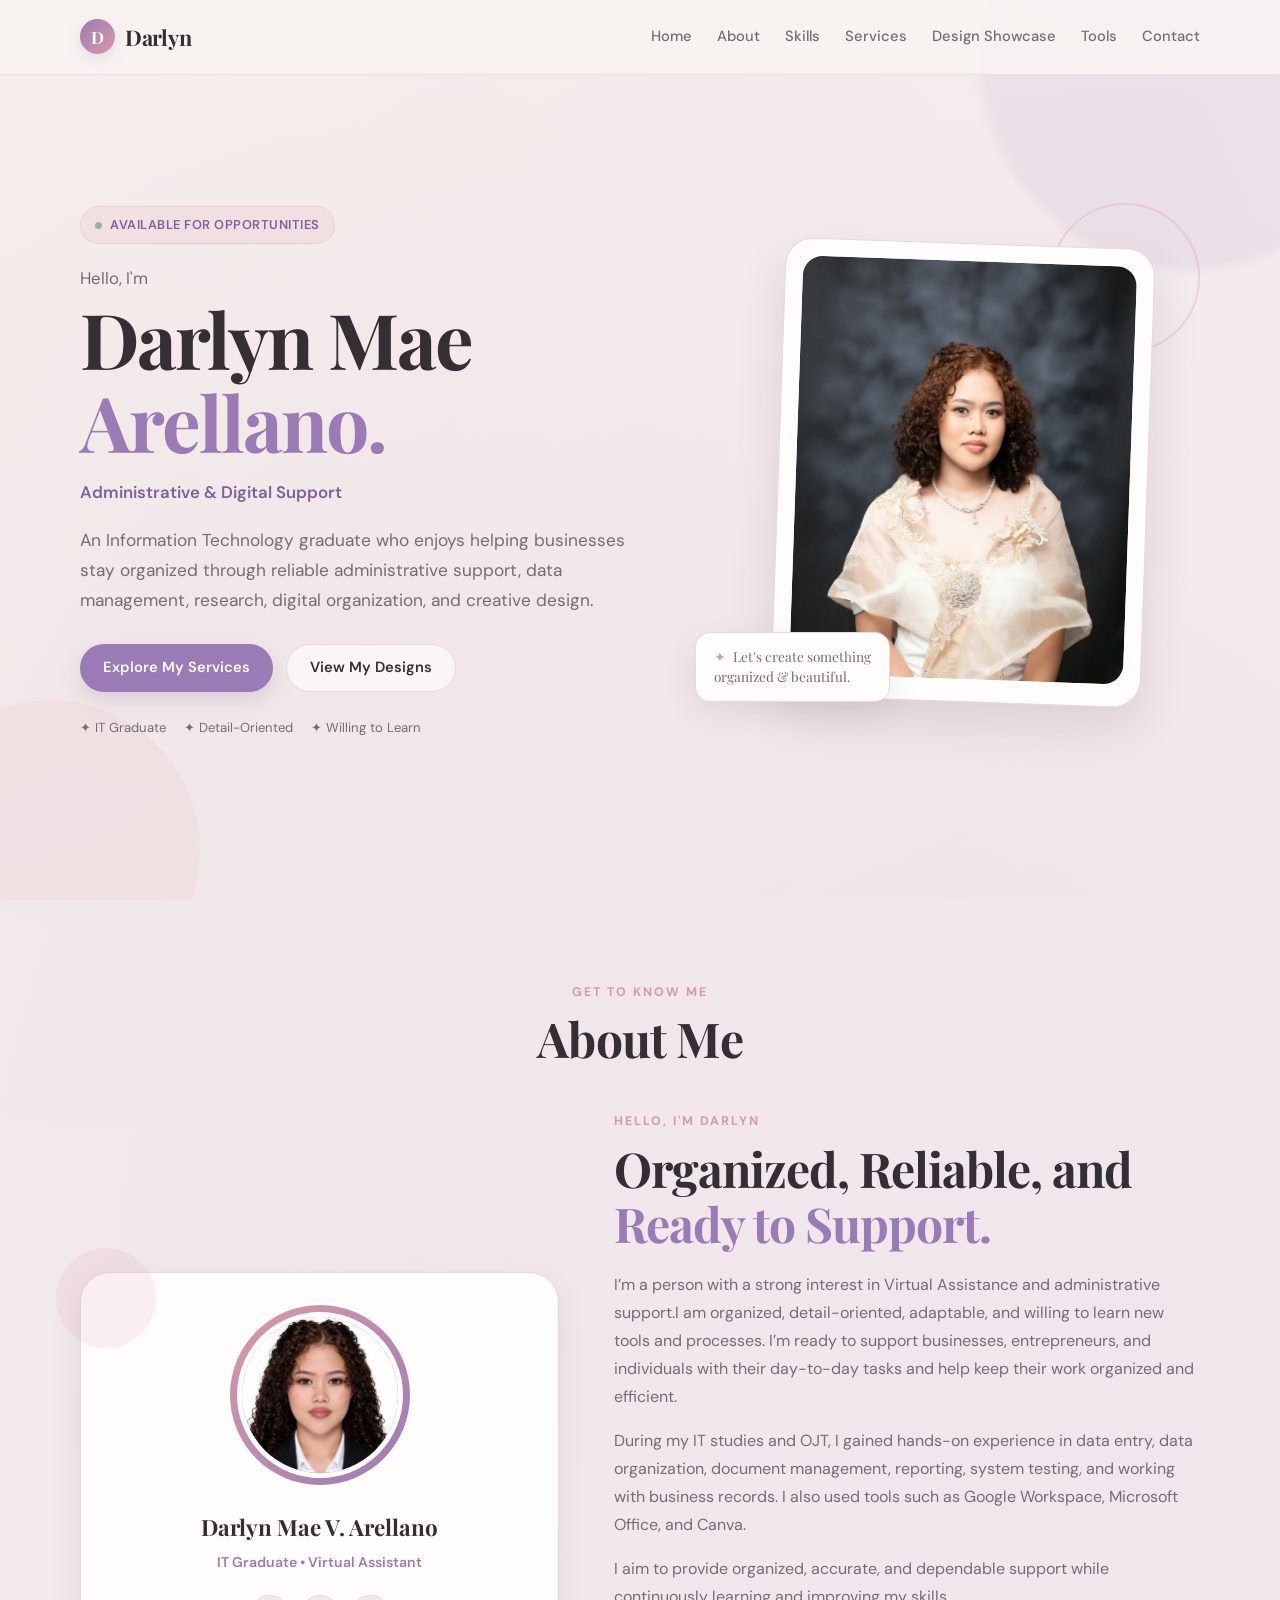
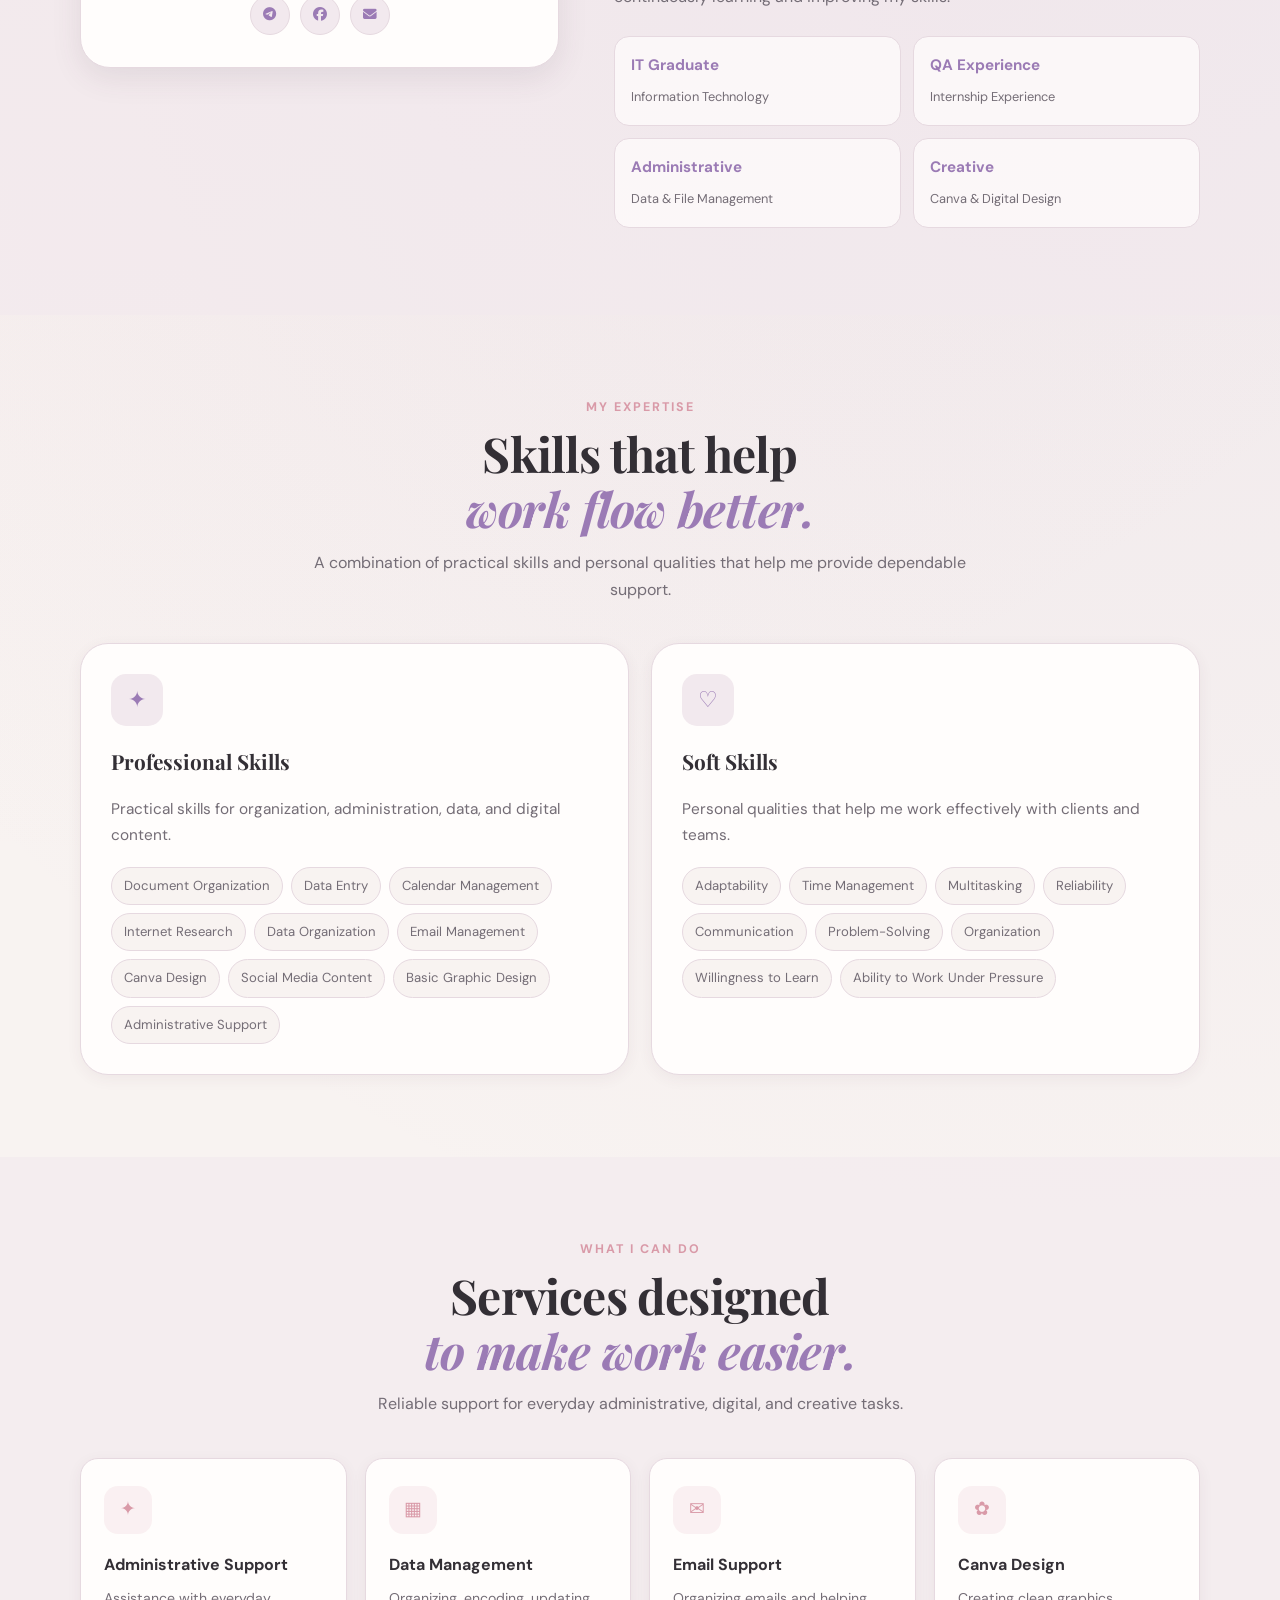
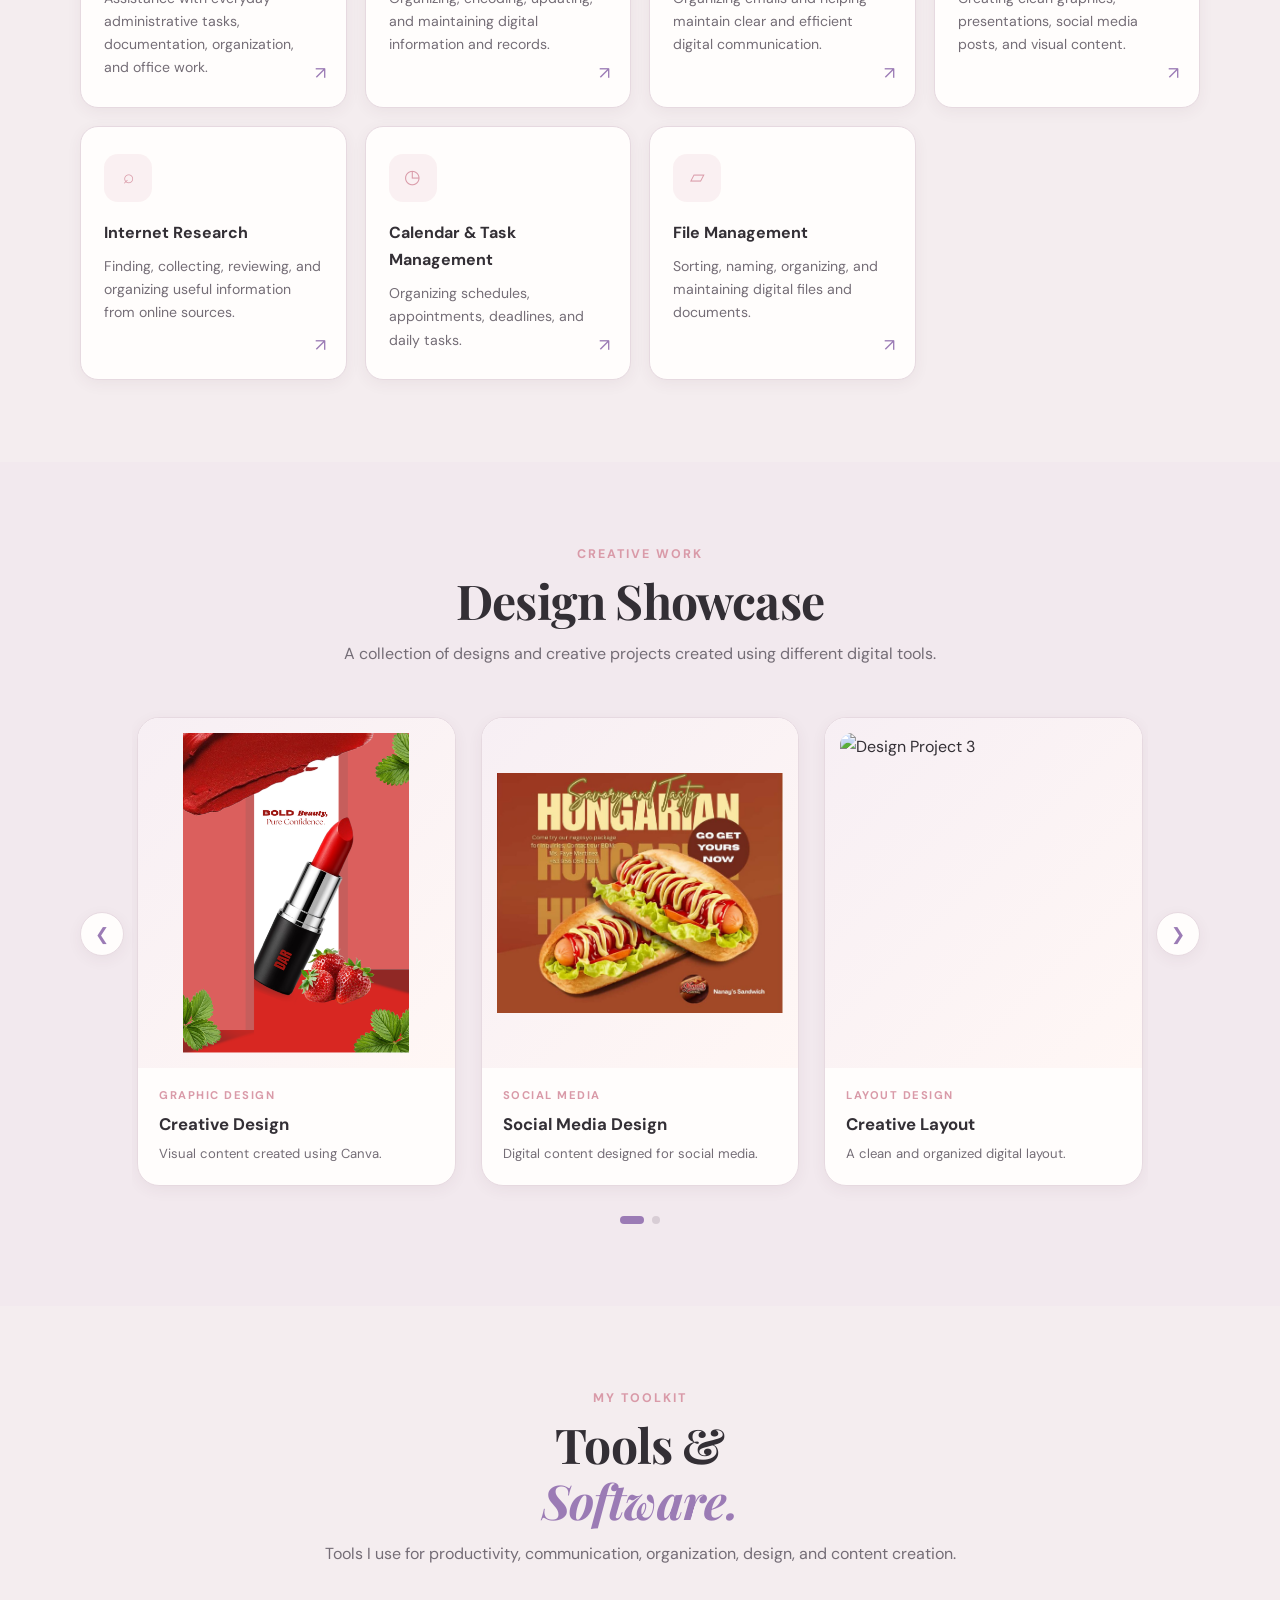
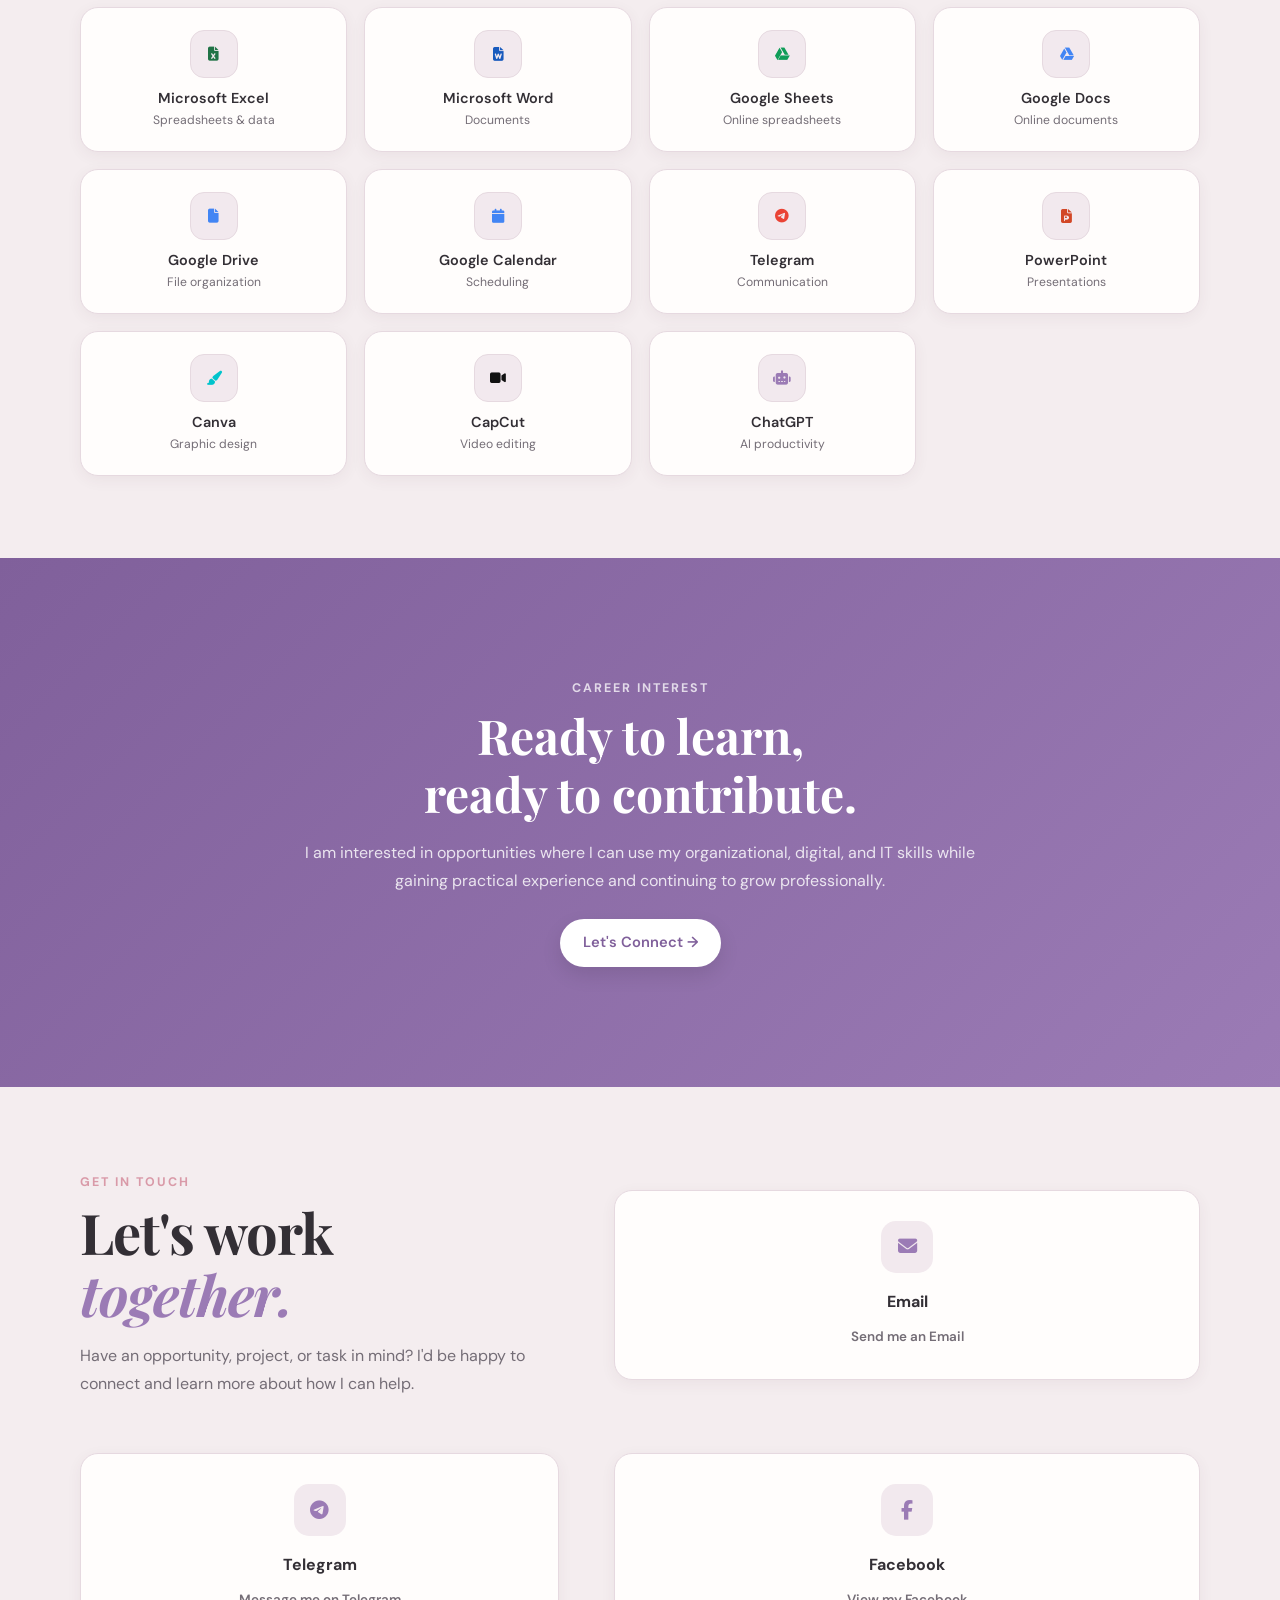
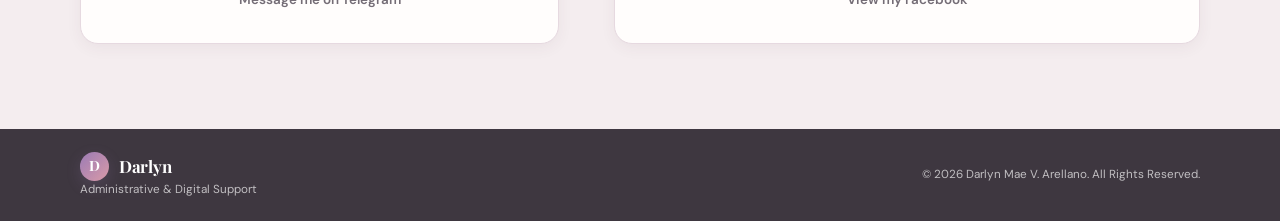
==== commit 7da14169: "Add files via upload" ====
--- a/index.html
+++ b/index.html
@@ -17,8 +17,14 @@
     <link href="https://fonts.googleapis.com/css2?family=DM+Sans:wght@400;500;600;700&family=Playfair+Display:wght@500;600;700&display=swap"
         rel="stylesheet">
 
+      <link rel="shortcut icon" type="image/png" href="images/logo.png">
+
+    <!-- Font Awesome -->
+    <link rel="stylesheet" href="https://cdnjs.cloudflare.com/ajax/libs/font-awesome/6.5.2/css/all.min.css">
+
     <!-- CSS -->
     <link rel="stylesheet" href="style.css">
+    
 </head>
 
 <body>
@@ -184,20 +190,20 @@
 
                     <div class="about-socials">
 
-    <!-- LinkedIn -->
-    <a href="https://www.linkedin.com/in/YOUR-LINKEDIN-USERNAME"
-       target="_blank"
-       rel="noopener noreferrer"
-       aria-label="LinkedIn">
-        in
-    </a>
+    <!-- Telegram -->
+<a href="https://t.me/Dayinsx"
+   target="_blank"
+   rel="noopener noreferrer"
+   aria-label="Telegram">
+    <i class="fa-brands fa-telegram"></i>
+</a>
 
     <!-- Facebook -->
     <a href="https://www.facebook.com/darlyn.arellano69"
        target="_blank"
        rel="noopener noreferrer"
        aria-label="Facebook">
-        f
+        <i class="fa-brands fa-facebook"></i>
     </a>
 
     <!-- Gmail -->
@@ -205,7 +211,7 @@
        target="_blank"
        rel="noopener noreferrer"
        aria-label="Email">
-        @
+        <i class="fa-solid fa-envelope"></i>
     </a>
 
 </div>
@@ -719,67 +725,89 @@
                 <div class="tools-grid">
 
                     <div class="tool-card">
-                        <span>EX</span>
-                        <h3>Microsoft Excel</h3>
-                        <p>Spreadsheets & data</p>
-                    </div>
+    <span class="tool-icon">
+        <i class="fa-solid fa-file-excel"></i>
+    </span>
+    <h3>Microsoft Excel</h3>
+    <p>Spreadsheets & data</p>
+</div>
 
                     <div class="tool-card">
-                        <span>WO</span>
-                        <h3>Microsoft Word</h3>
-                        <p>Documents</p>
+    <span class="tool-icon">
+        <i class="fa-solid fa-file-word"></i>
+    </span>
+    <h3>Microsoft Word</h3>
+    <p>Documents</p>
                     </div>
 
                     <div class="tool-card">
-                        <span>GS</span>
-                        <h3>Google Sheets</h3>
-                        <p>Online spreadsheets</p>
+    <span class="tool-icon">
+        <i class="fab fa-google-drive or fas fa-table"></i>
+    </span>
+    <h3>Google Sheets</h3>
+    <p>Online spreadsheets</p>
                     </div>
 
                     <div class="tool-card">
-                        <span>GD</span>
-                        <h3>Google Docs</h3>
-                        <p>Online documents</p>
+    <span class="tool-icon">
+        <i class="fab fa-google-drive"></i>
+    </span>
+    <h3>Google Docs</h3>
+    <p>Online documents</p>
                     </div>
 
                     <div class="tool-card">
-                        <span>DR</span>
+    <span class="tool-icon">
+        <i class="fa-solid fa-file"></i>
+    </span>
                         <h3>Google Drive</h3>
                         <p>File organization</p>
                     </div>
 
                     <div class="tool-card">
-                        <span>CA</span>
+    <span class="tool-icon">
+        <i class="fa-solid fa-calendar"></i>
+    </span>
                         <h3>Google Calendar</h3>
                         <p>Scheduling</p>
                     </div>
 
                     <div class="tool-card">
-                        <span>GM</span>
-                        <h3>Gmail</h3>
-                        <p>Email management</p>
+    <span class="tool-icon">
+        <i class="fa-brands fa-telegram"></i>
+    </span>
+                        <h3>Telegram</h3>
+                        <p>Communication</p>
                     </div>
 
                     <div class="tool-card">
-                        <span>PP</span>
+    <span class="tool-icon">
+        <i class="fas fa-file-powerpoint"></i>
+    </span>
                         <h3>PowerPoint</h3>
                         <p>Presentations</p>
                     </div>
 
                     <div class="tool-card">
-                        <span>CV</span>
+    <span class="tool-icon">
+        <i class="fa-solid fa-paint-brush"></i>
+    </span>
                         <h3>Canva</h3>
                         <p>Graphic design</p>
                     </div>
 
                     <div class="tool-card">
-                        <span>CC</span>
+    <span class="tool-icon">
+        <i class="fa-solid fa-video"></i>
+    </span>
                         <h3>CapCut</h3>
                         <p>Video editing</p>
                     </div>
 
                     <div class="tool-card">
-                        <span>AI</span>
+    <span class="tool-icon">
+        <i class="fa-solid fa-robot"></i>
+    </span>
                         <h3>ChatGPT</h3>
                         <p>AI productivity</p>
                     </div>
@@ -855,29 +883,50 @@
 
 
                     <div class="contact-card">
-    <div class="contact-icon">✉</div>
+
+    <div class="contact-icon">
+        <i class="fa-solid fa-envelope"></i>
+    </div>
+
     <h3>Email</h3>
-    <a href="https://mail.google.com/mail/?view=cm&fs=1&to=arellanodarlynmae@gmail.com" target="_blank">
+
+    <a href="https://mail.google.com/mail/?view=cm&fs=1&to=arellanodarlynmae@gmail.com"
+       target="_blank"
+       rel="noopener noreferrer">
         Send me an Email
     </a>
+
 </div>
 
+
 <div class="contact-card">
-    <div class="contact-icon">in</div>
-    <h3>LinkedIn</h3>
-    <a href="YOUR-LINKEDIN-LINK" target="_blank">
-        View my LinkedIn
+    <div class="contact-icon">
+        <i class="fa-brands fa-telegram"></i>
+    </div>
+    <h3>Telegram</h3>
+    <a href="https://t.me/Dayinsx"
+       target="_blank"
+       rel="noopener noreferrer">
+        Message me on Telegram
     </a>
 </div>
 
+
 <div class="contact-card">
-    <div class="contact-icon">f</div>
+
+    <div class="contact-icon">
+        <i class="fa-brands fa-facebook-f"></i>
+    </div>
+
     <h3>Facebook</h3>
-    <a href="https://www.facebook.com/darlyn.arellano69" target="_blank">
+
+    <a href="https://www.facebook.com/darlyn.arellano69"
+       target="_blank"
+       rel="noopener noreferrer">
         View my Facebook
     </a>
+
 </div>
-
                         </a>
 
                     </div>
--- a/style.css
+++ b/style.css
@@ -2310,4 +2310,8 @@
     .tools-grid {
         grid-template-columns: 1fr;
     }
+
+.fa-telegram {
+    font-size: 34px;
+}
 }
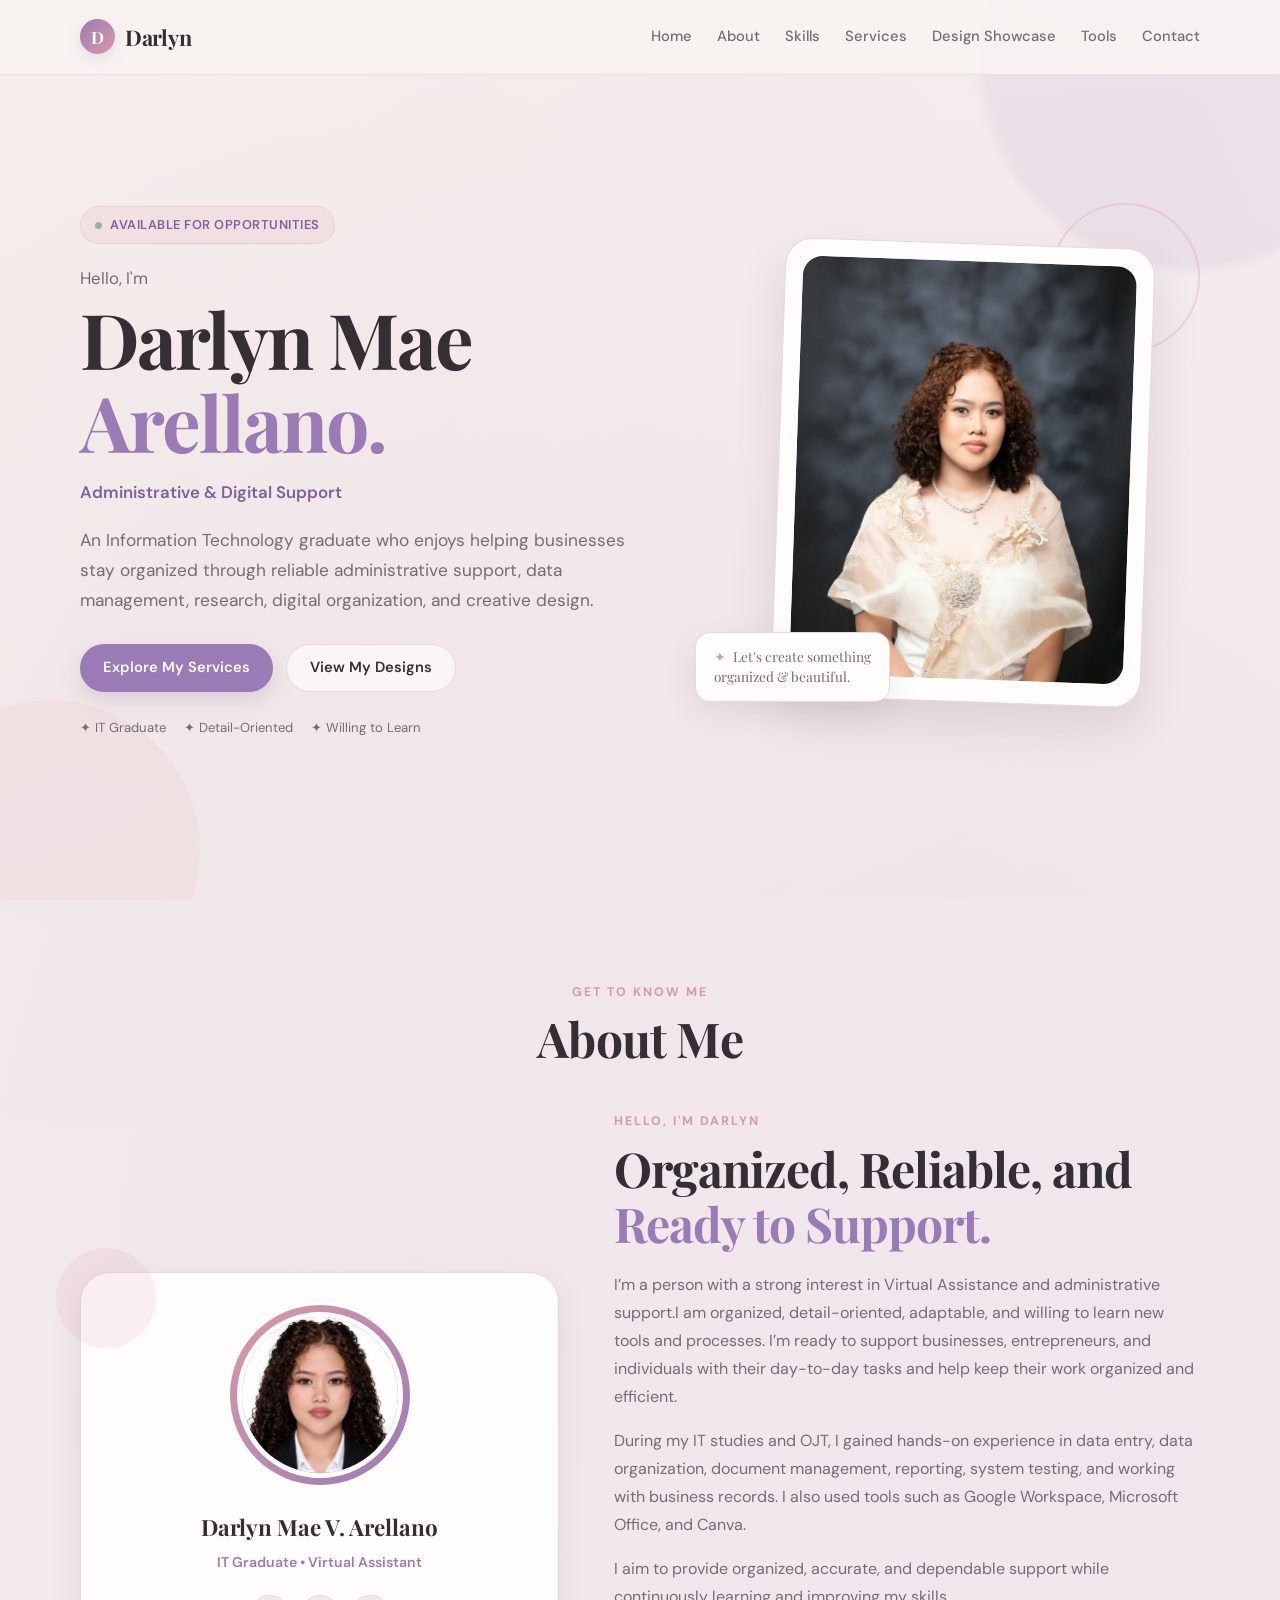
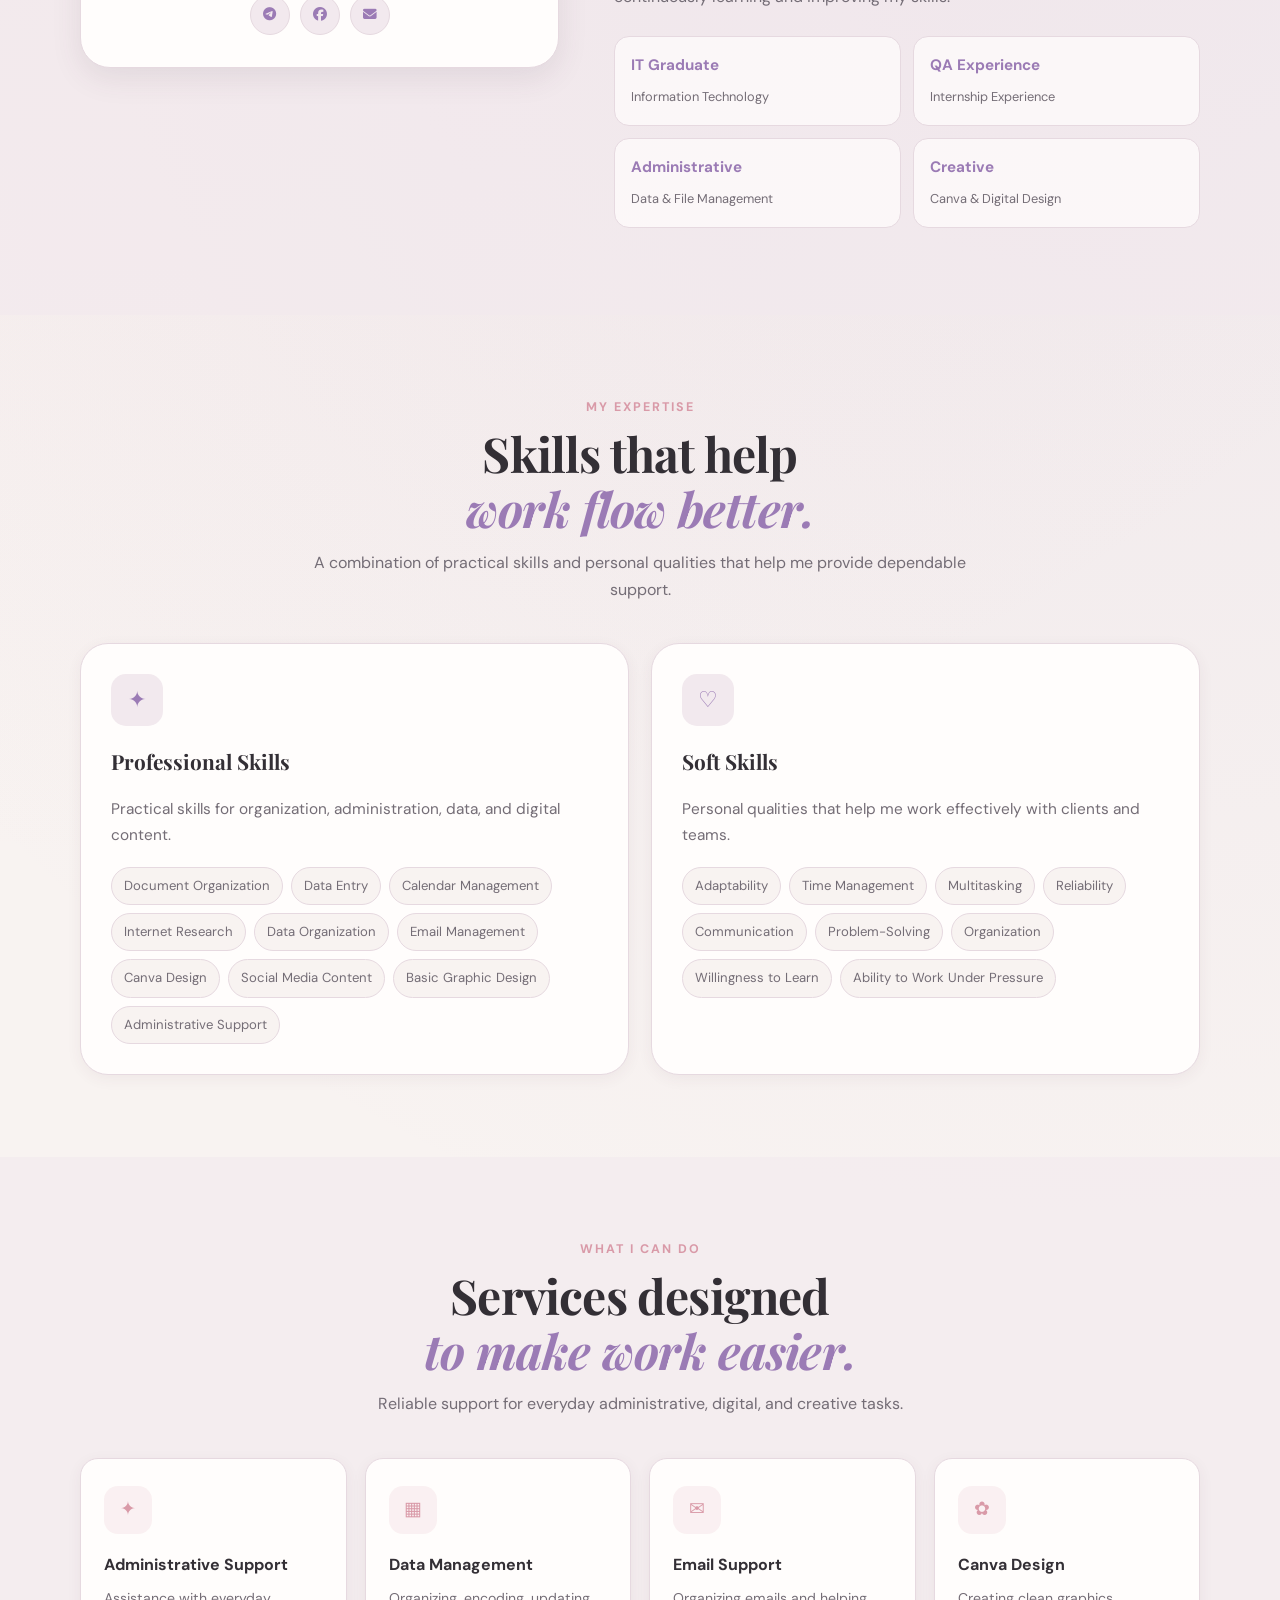
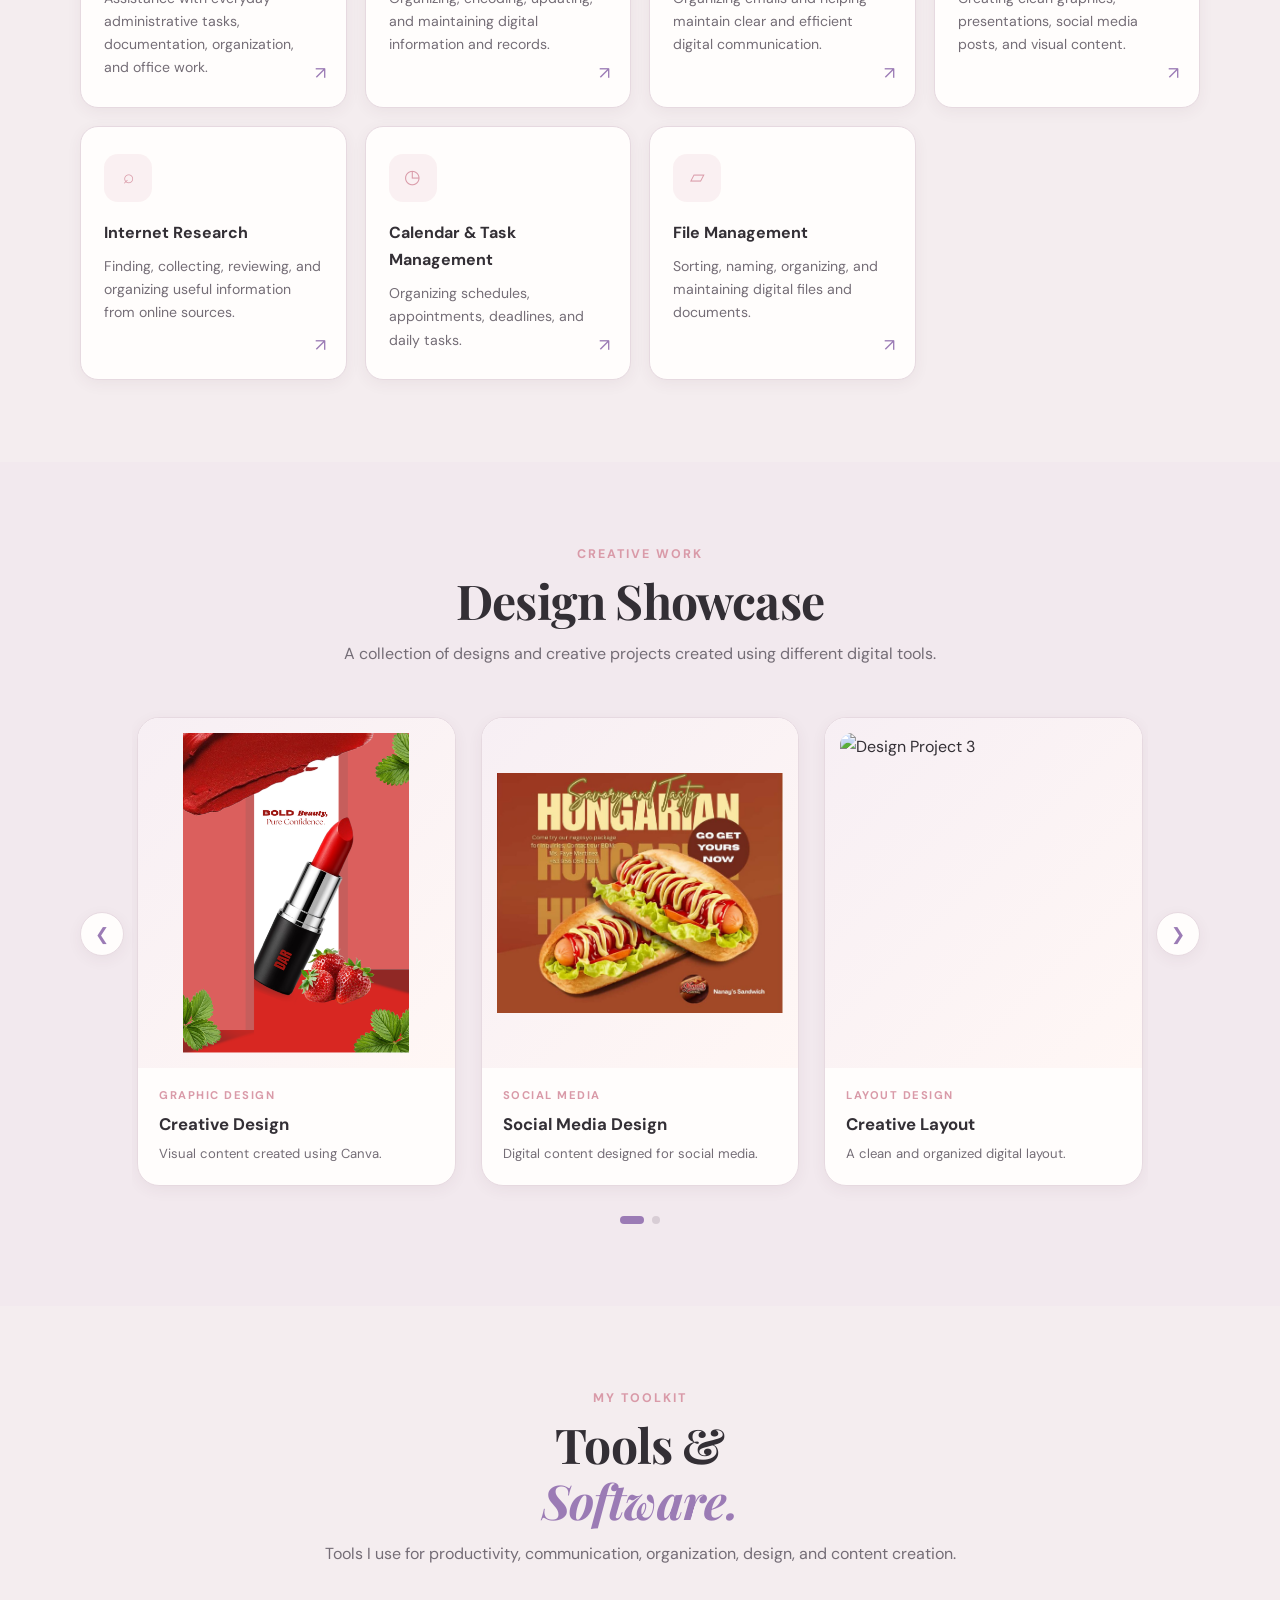
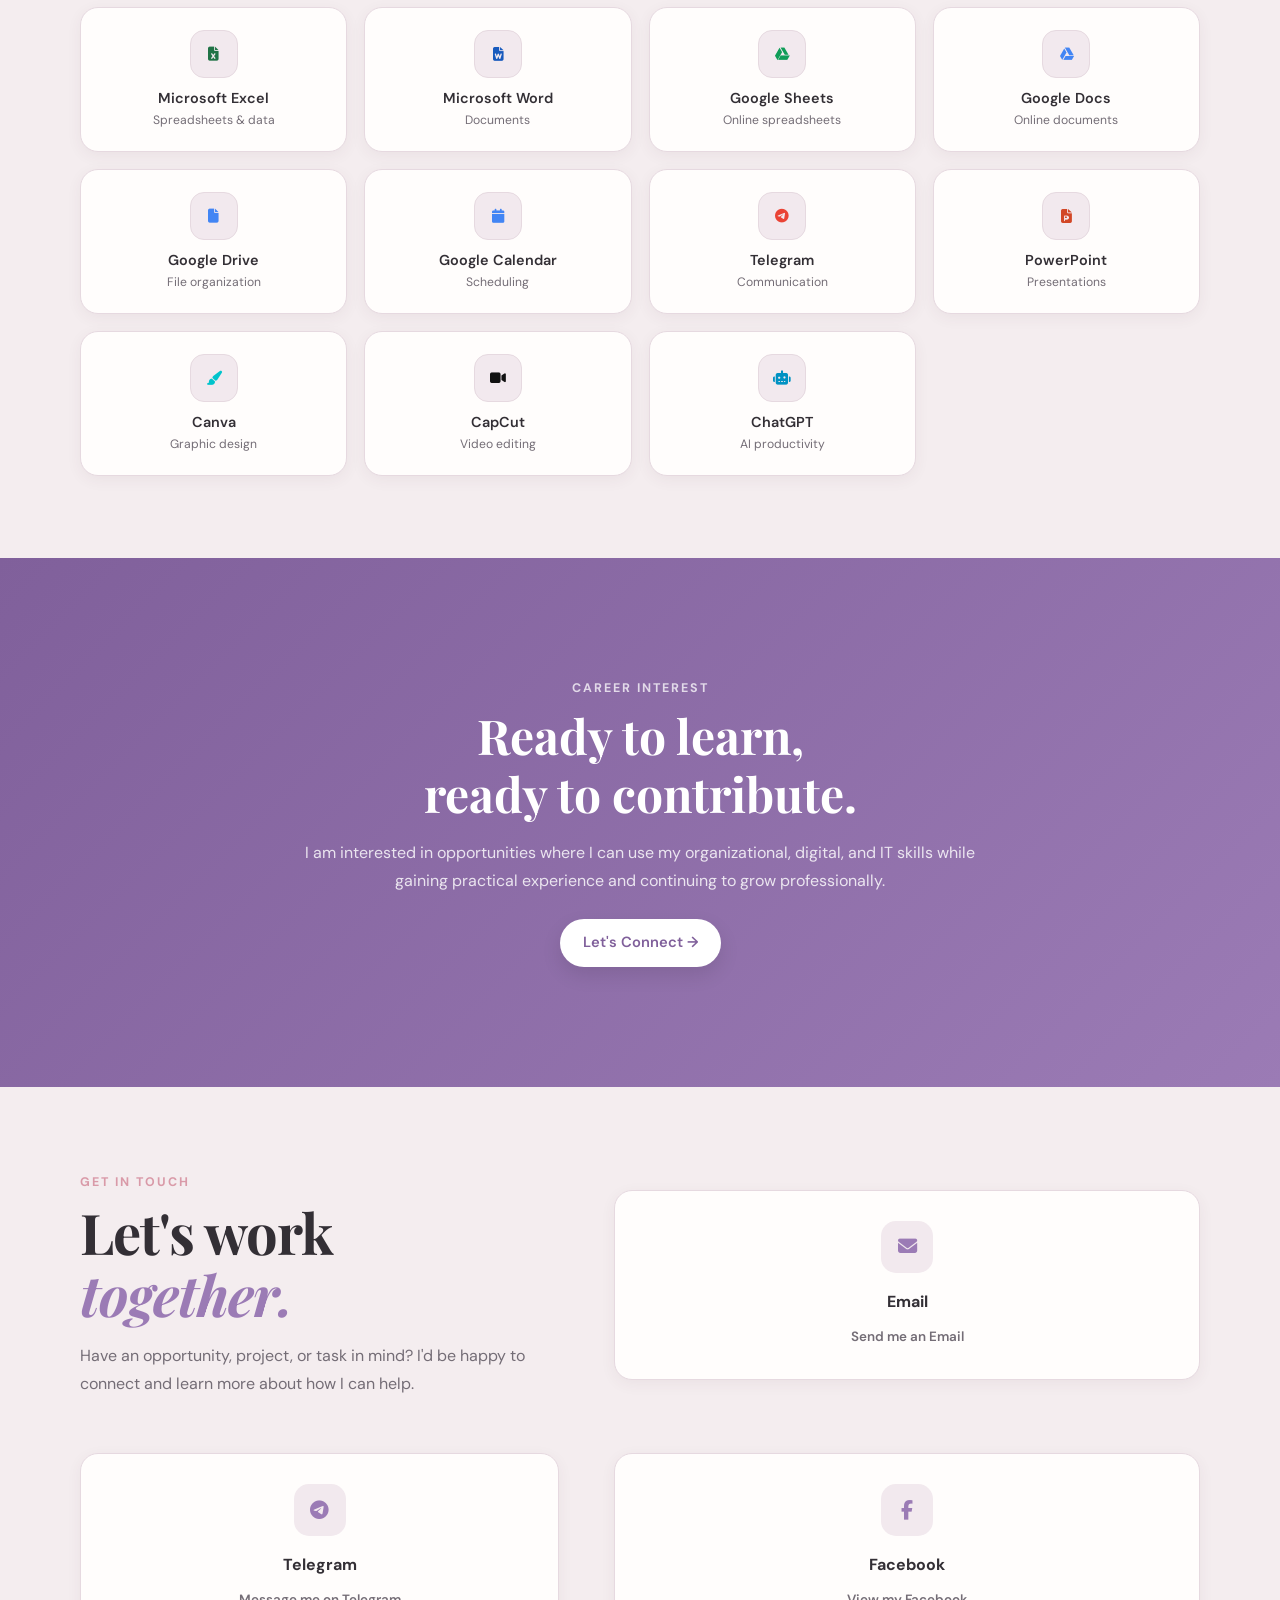
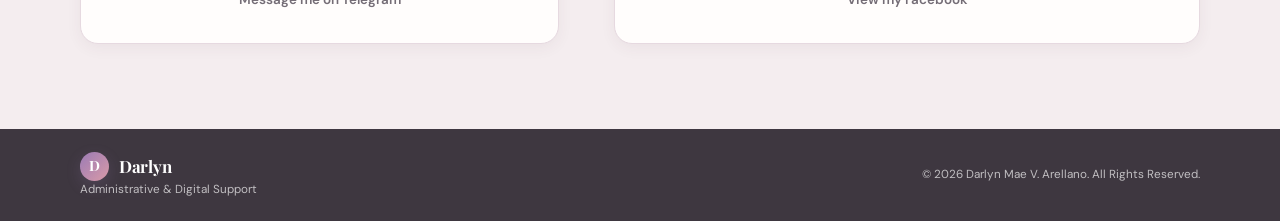
==== commit 6f8f51e8: "Add files via upload" ====
--- a/index.html
+++ b/index.html
@@ -806,7 +806,7 @@
 
                     <div class="tool-card">
     <span class="tool-icon">
-        <i class="fa-solid fa-robot"></i>
+        <i class="fas fa-robot" style="color: #0092c3;"></i>
     </span>
                         <h3>ChatGPT</h3>
                         <p>AI productivity</p>
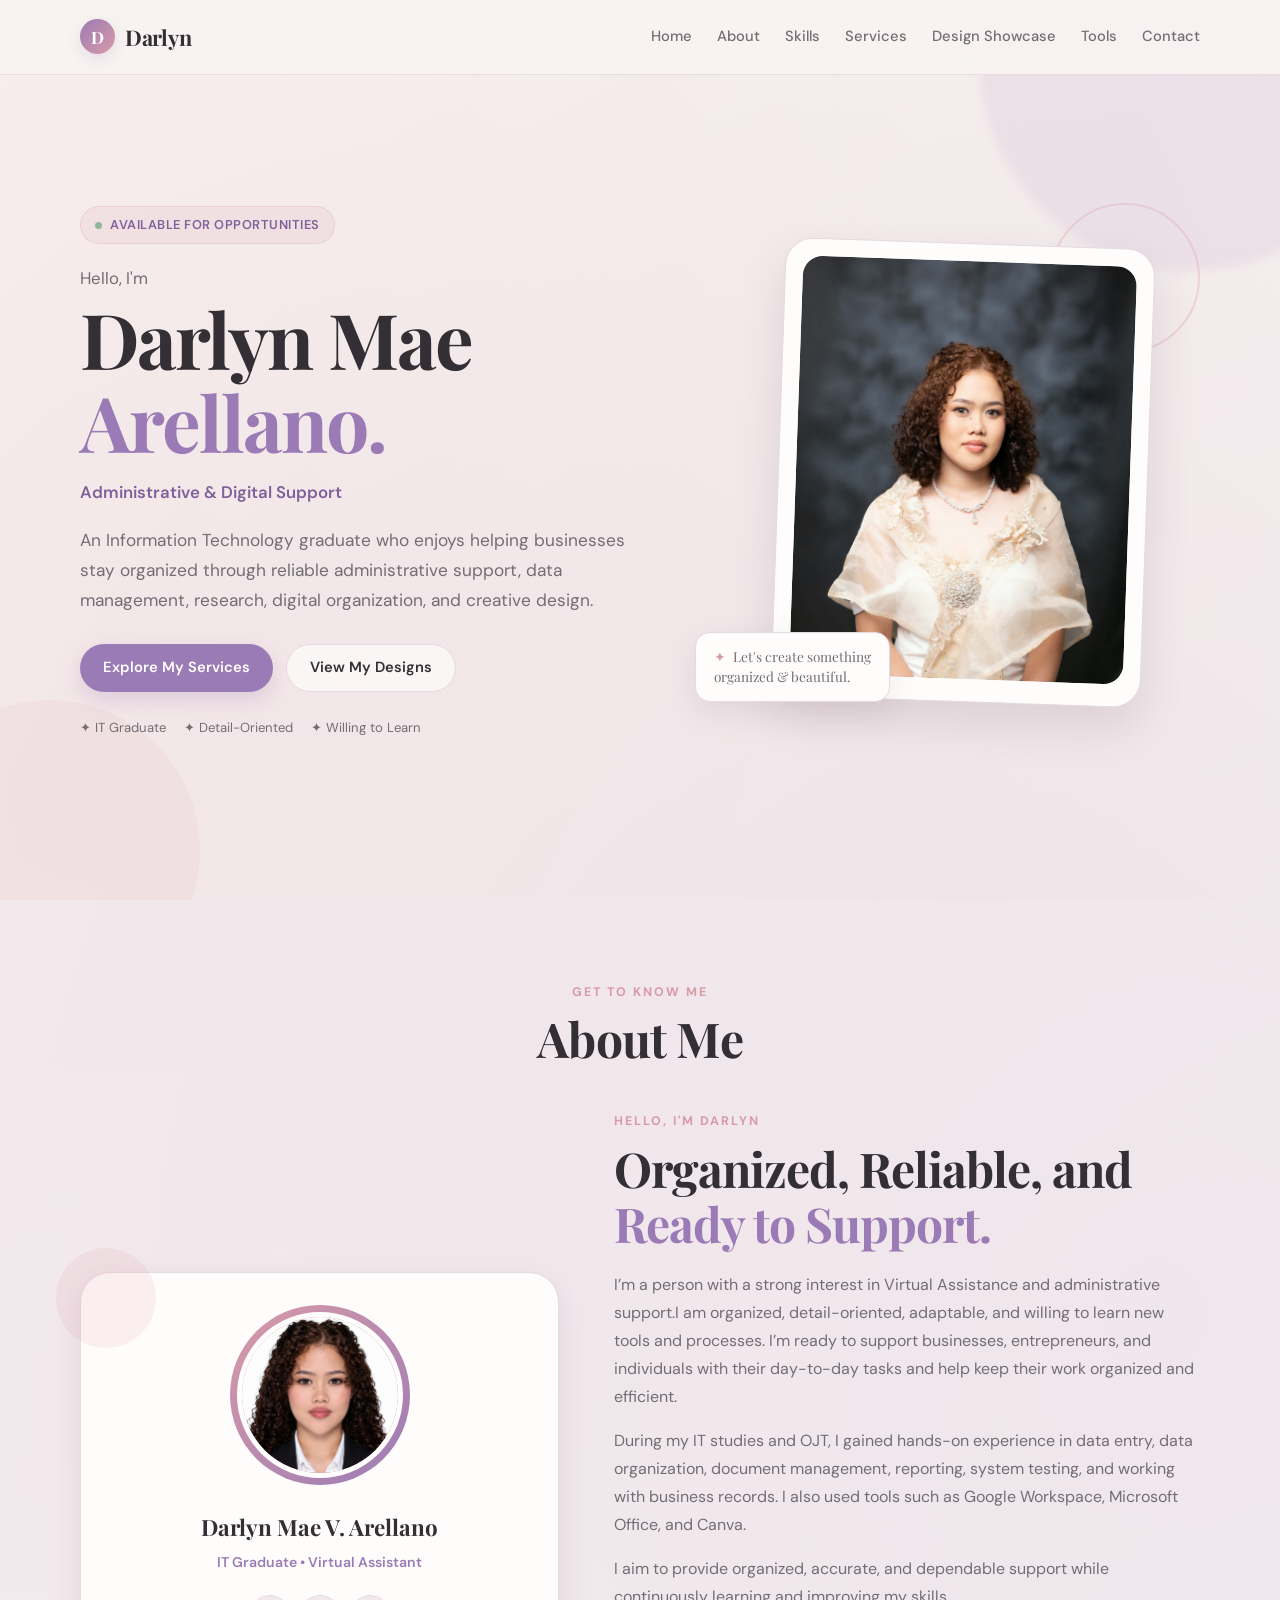
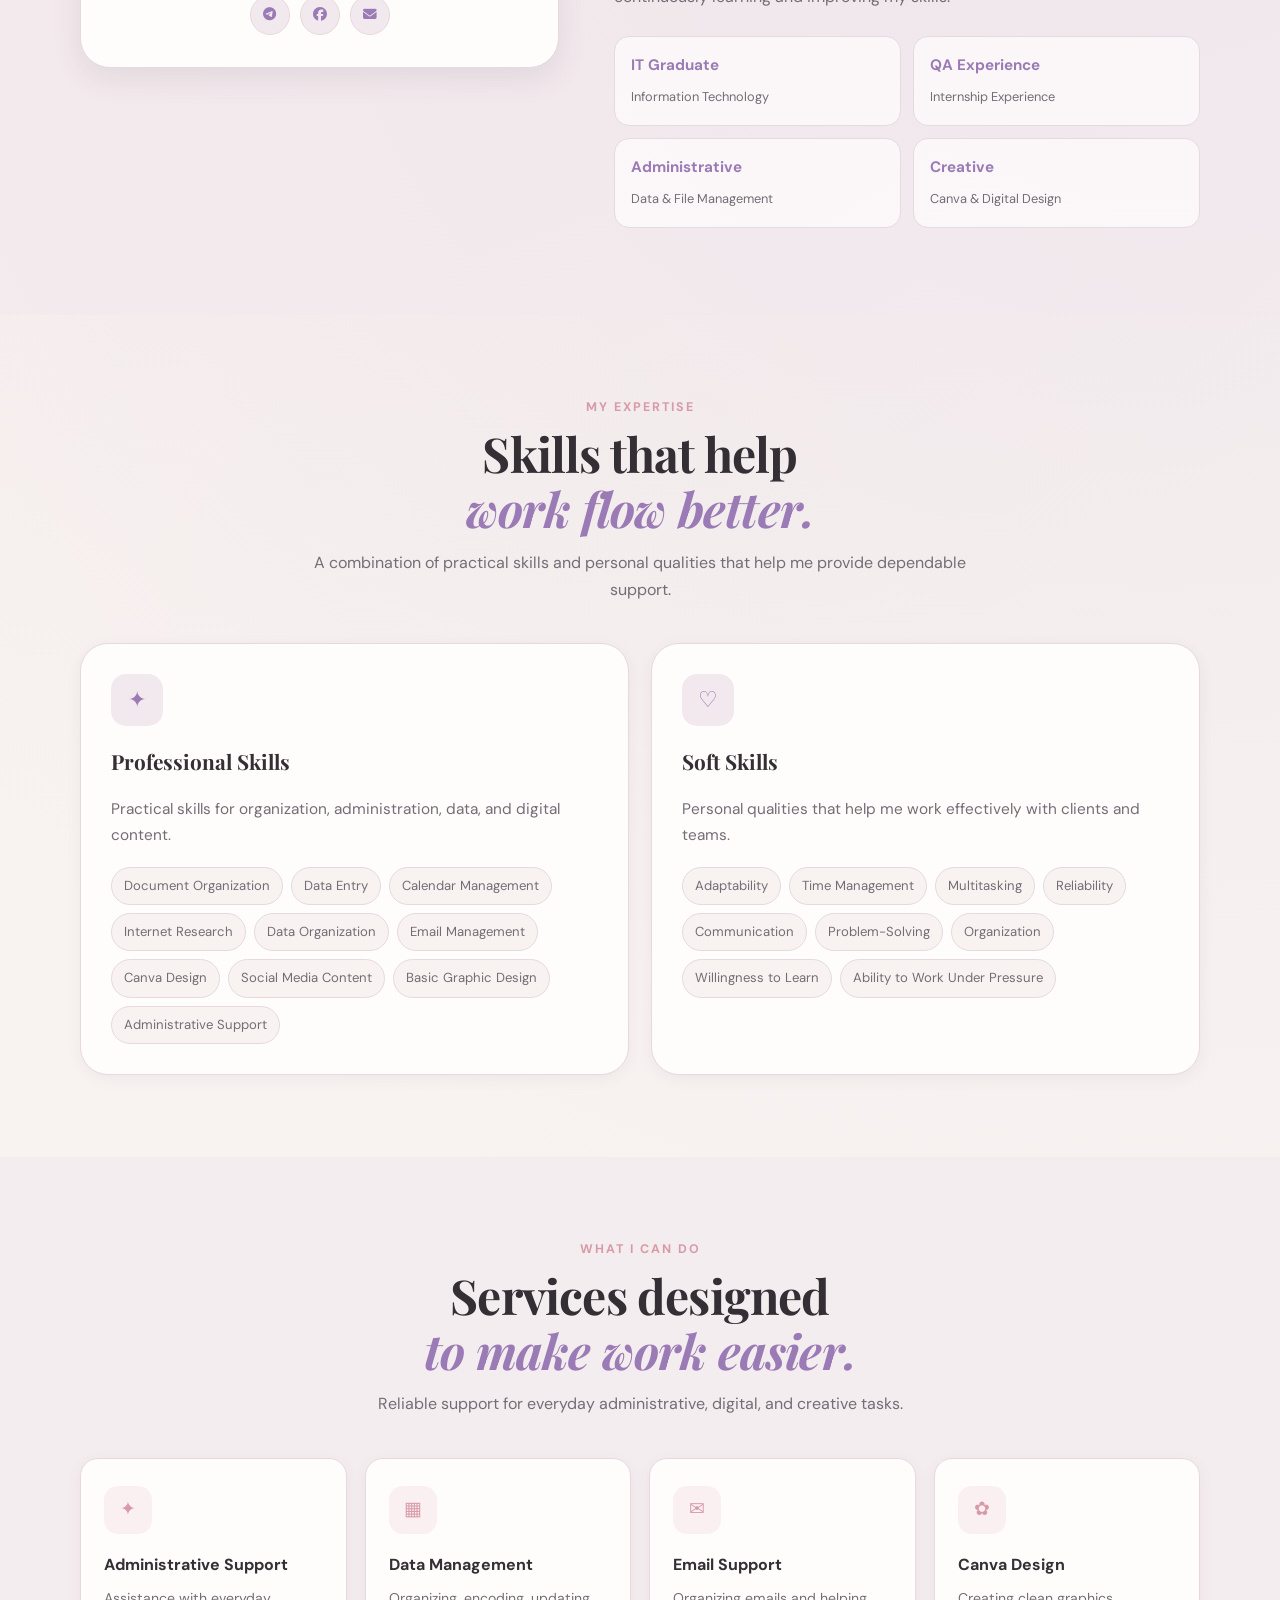
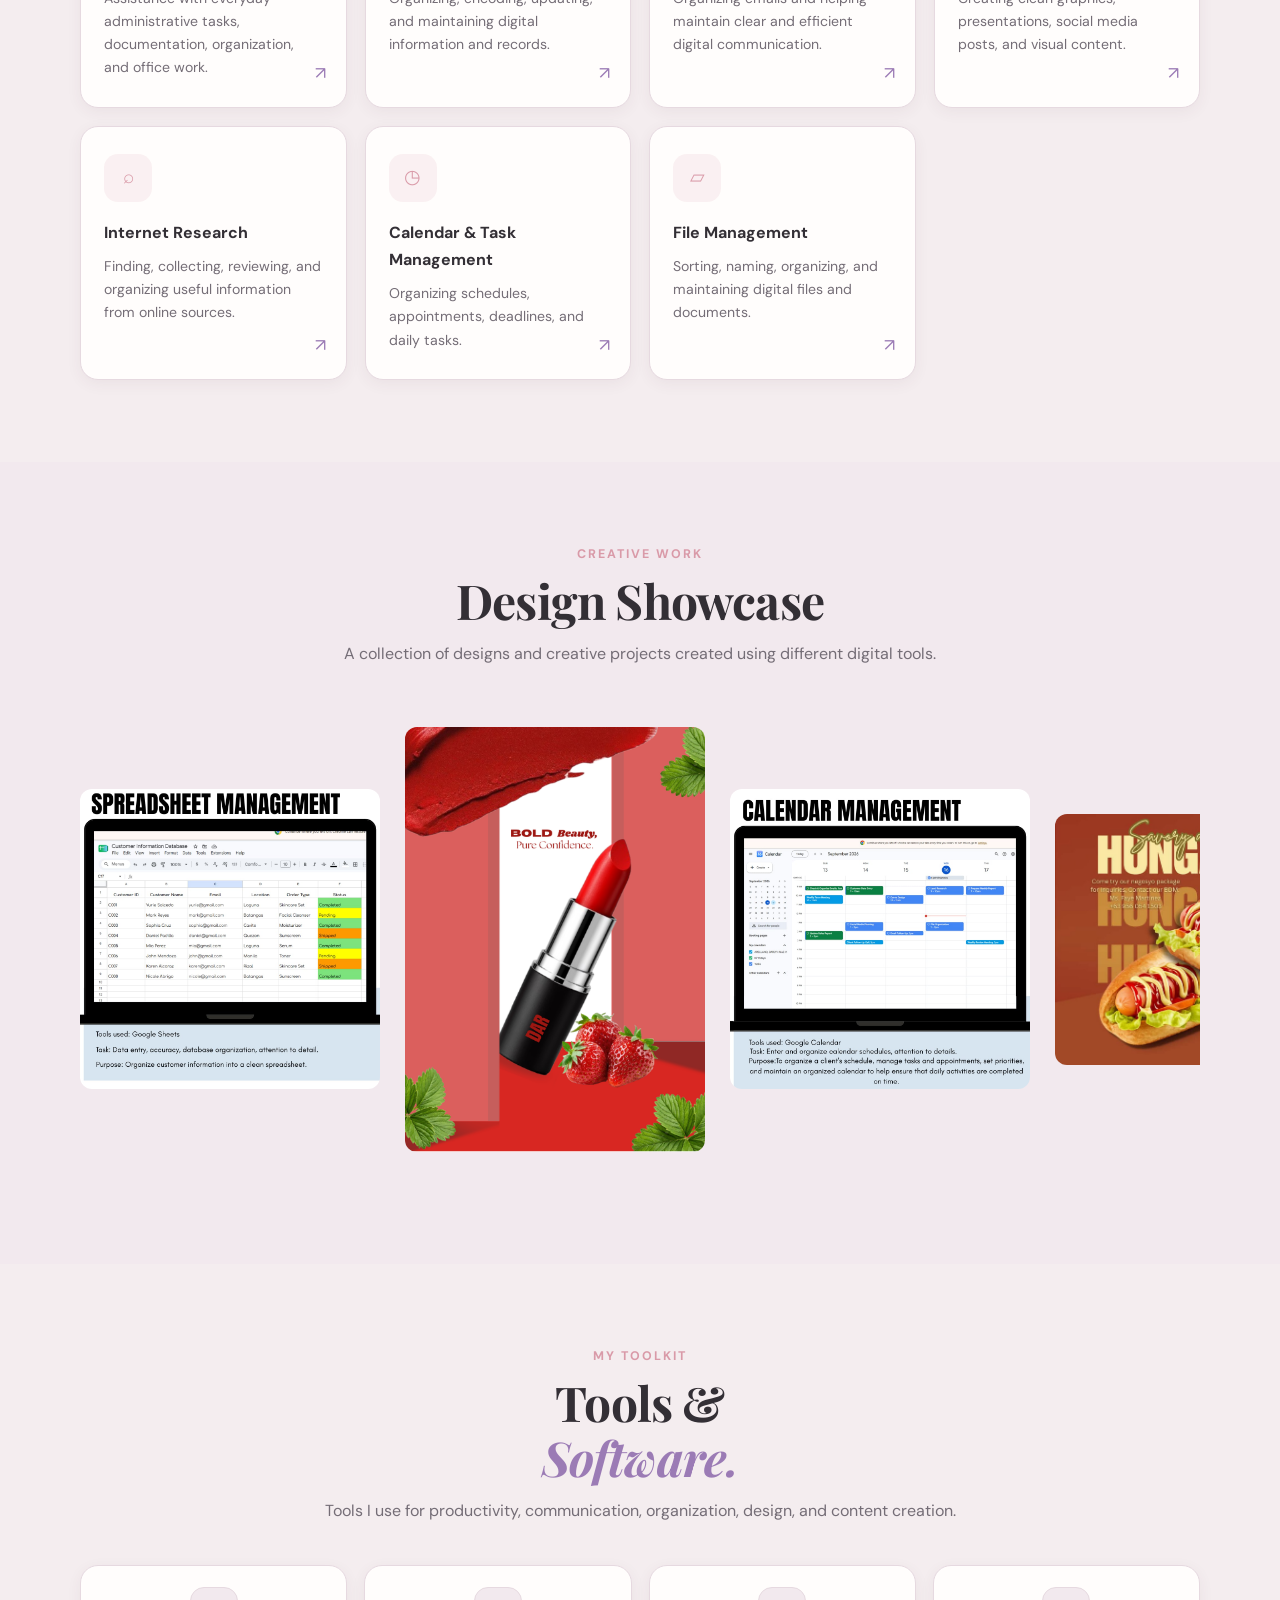
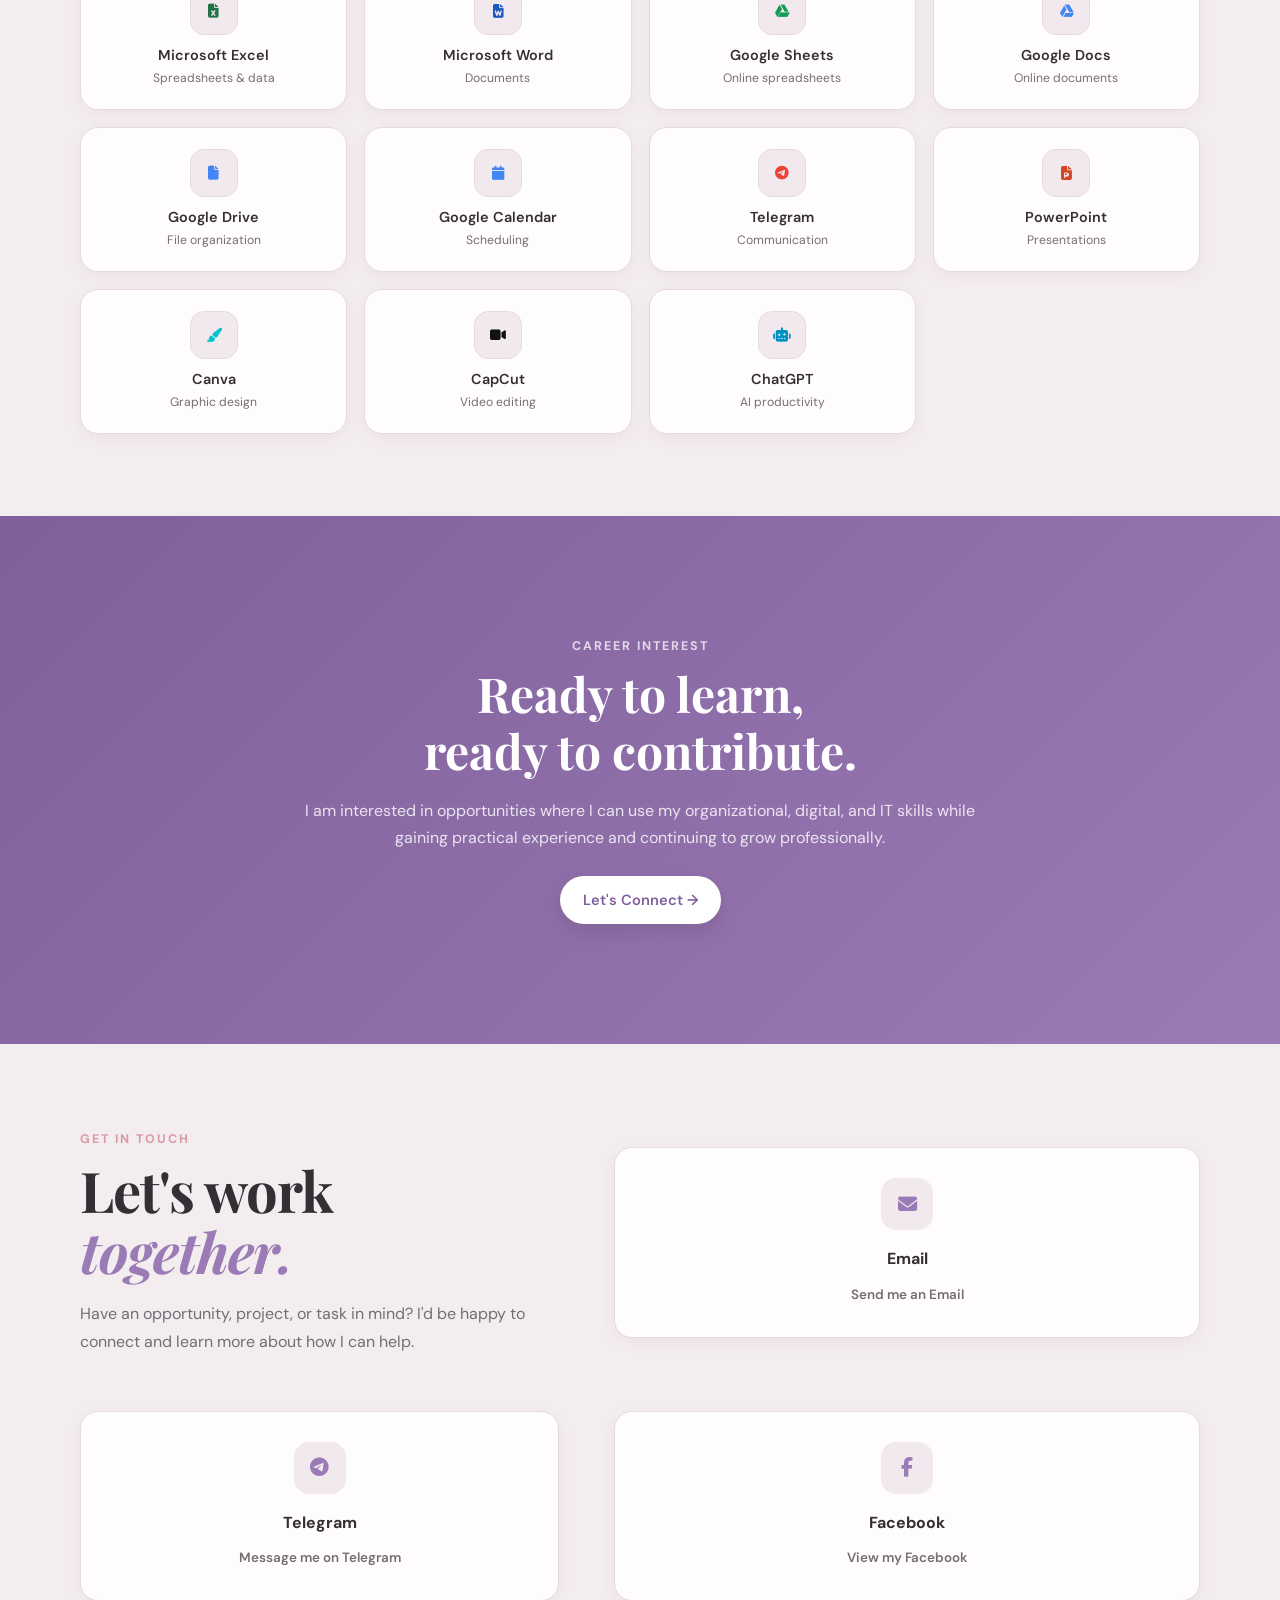
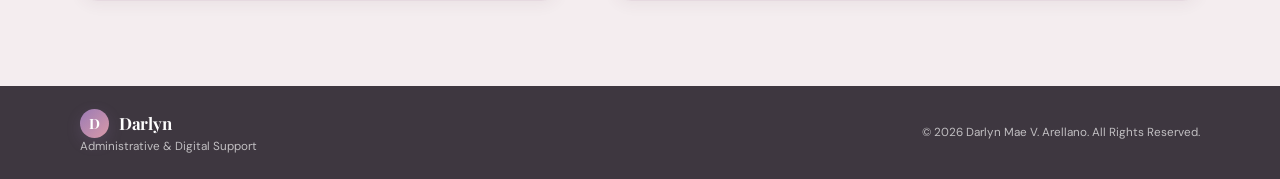
==== commit 0faaa425: "Add files via upload" ====
--- a/index.html
+++ b/index.html
@@ -511,7 +511,9 @@
         </section>
 
 
- <section class="section design-section" id="designs">
+        <!-- ================= DESIGN SHOWCASE ================= -->
+
+<section class="section design-section" id="designs">
 
     <div class="container">
 
@@ -526,175 +528,71 @@
             </p>
         </div>
 
-
-        <div class="design-carousel-wrapper">
-
-            <!-- Previous Button -->
-            <button class="carousel-btn carousel-prev"
-                    type="button"
-                    aria-label="Previous design">
-                &#10094;
-            </button>
-
-
-            <!-- Carousel -->
-            <div class="design-carousel">
-
-                <div class="design-track" id="designTrack">
-
-
-                    <!-- DESIGN 1 -->
-                    <div class="design-card">
-
-                        <div class="design-image">
-                            <img src="images/design1.jpg"
-                                 alt="Design Project 1"
-                                 loading="lazy">
-                        </div>
-
-                        <div class="design-info">
-
-                            <span class="design-category">
-                                Graphic Design
-                            </span>
-
-                            <h3>Creative Design</h3>
-
-                            <p>
-                                Visual content created using Canva.
-                            </p>
-
-                        </div>
-
-                    </div>
-
-
-                    <!-- DESIGN 2 -->
-                    <div class="design-card">
-
-                        <div class="design-image">
-                            <img src="images/design2.jpg"
-                                 alt="Design Project 2"
-                                 loading="lazy">
-                        </div>
-
-                        <div class="design-info">
-
-                            <span class="design-category">
-                                Social Media
-                            </span>
-
-                            <h3>Social Media Design</h3>
-
-                            <p>
-                                Digital content designed for social media.
-                            </p>
-
-                        </div>
-
-                    </div>
-
-
-                    <!-- DESIGN 3 -->
-                    <div class="design-card">
-
-                        <div class="design-image">
-                            <img src="images/design3.jpg"
-                                 alt="Design Project 3"
-                                 loading="lazy">
-                        </div>
-
-                        <div class="design-info">
-
-                            <span class="design-category">
-                                Layout Design
-                            </span>
-
-                            <h3>Creative Layout</h3>
-
-                            <p>
-                                A clean and organized digital layout.
-                            </p>
-
-                        </div>
-
-                    </div>
-
-
-                    <!-- DESIGN 4 -->
-                    <div class="design-card">
-
-                        <div class="design-image">
-                            <img src="images/design4.jpg"
-                                 alt="Design Project 4"
-                                 loading="lazy">
-                        </div>
-
-                        <div class="design-info">
-
-                            <span class="design-category">
-                                Graphic Design
-                            </span>
-
-                            <h3>Digital Artwork</h3>
-
-                            <p>
-                                Creative visual artwork and compositions.
-                            </p>
-
-                        </div>
-
-                    </div>
-
-
-                    <!-- ADD MORE DESIGNS HERE -->
-
-                    <div class="design-card">
-
-                        <div class="design-image">
-                            <img src="images/design5.jpg"
-                                 alt="Design Project 5"
-                                 loading="lazy">
-                        </div>
-
-                        <div class="design-info">
-
-                            <span class="design-category">
-                                Graphic Design
-                            </span>
-
-                            <h3>New Design</h3>
-
-                            <p>
-                                Another creative project.
-                            </p>
-
-                        </div>
-
-                    </div>
-
-
-                </div>
-
-            </div>
-
-
-            <!-- Next Button -->
-            <button class="carousel-btn carousel-next"
-                    type="button"
-                    aria-label="Next design">
-                &#10095;
-            </button>
+        <div class="design-carousel">
+
+            <div class="design-track" id="designTrack">
+
+                <!-- ORIGINAL DESIGNS -->
+
+                <div class="design-card">
+                    <img src="images/design1.jpg"
+                         alt="Design Project 1">
+                </div>
+
+                <div class="design-card">
+                    <img src="images/design2.jpg"
+                         alt="Design Project 2">
+                </div>
+
+                <div class="design-card">
+                    <img src="images/design3.jpg"
+                         alt="Design Project 3">
+                </div>
+
+                <div class="design-card">
+                    <img src="images/design4.jpg"
+                         alt="Design Project 4">
+                </div>
+
+                <div class="design-card large-design">
+    <img src="images/design5.jpg" alt="Design Project 5">
+</div>
+
+
+                <!-- DUPLICATE DESIGNS -->
+
+                <div class="design-card">
+                    <img src="images/design1.jpg"
+                         alt="Design Project 1">
+                </div>
+
+                <div class="design-card">
+                    <img src="images/design2.jpg"
+                         alt="Design Project 2">
+                </div>
+
+                <div class="design-card">
+                    <img src="images/design3.jpg"
+                         alt="Design Project 3">
+                </div>
+
+                <div class="design-card">
+                    <img src="images/design4.jpg"
+                         alt="Design Project 4">
+                </div>
+
+                <div class="design-card large-design">
+    <img src="images/design5.jpg" alt="Design Project 5">
+</div>
+
+            </div>
 
         </div>
 
-
-        <!-- Carousel Dots -->
-        <div class="carousel-dots" id="carouselDots"></div>
-
     </div>
 
 </section>
+
 
 
         <!-- ================= TOOLS ================= -->
@@ -967,158 +865,63 @@
 
     </footer>
 
-
-    <!-- ================= MOBILE MENU ================= -->
-
-    <script>
-
-        const menuBtn = document.querySelector(".menu-toggle");
-        const navLinks = document.querySelector(".nav-links");
-
-        menuBtn.addEventListener("click", () => {
-            navLinks.classList.toggle("active");
+<!-- ================= JAVASCRIPT ================= -->
+
+<script>
+
+    /* ========================================
+       MOBILE MENU
+    ======================================== */
+
+    const menuBtn = document.querySelector(".menu-toggle");
+    const navLinks = document.querySelector(".nav-links");
+
+    menuBtn.addEventListener("click", () => {
+        navLinks.classList.toggle("active");
+    });
+
+    document.querySelectorAll(".nav-links a").forEach(link => {
+
+        link.addEventListener("click", () => {
+            navLinks.classList.remove("active");
         });
 
-        document.querySelectorAll(".nav-links a").forEach(link => {
-
-            link.addEventListener("click", () => {
-                navLinks.classList.remove("active");
-            });
-
-        });
-
-    </script>
-
-<script>
+    });
+
+
+    /* ========================================
+       DESIGN SHOWCASE
+       CLICK PHOTO = PAUSE / RESUME
+    ======================================== */
+
     const designTrack = document.getElementById("designTrack");
     const designCards = document.querySelectorAll(".design-card");
-    const prevButton = document.querySelector(".carousel-prev");
-    const nextButton = document.querySelector(".carousel-next");
-    const dotsContainer = document.getElementById("carouselDots");
-
-    let currentSlide = 0;
-
-    function getVisibleCards() {
-        if (window.innerWidth <= 650) {
-            return 1;
-        }
-
-        if (window.innerWidth <= 1000) {
-            return 2;
-        }
-
-        return 3;
-    }
-
-    function getTotalSlides() {
-        return Math.max(
-            1,
-            Math.ceil(designCards.length / getVisibleCards())
-        );
-    }
-
-    function createDots() {
-        dotsContainer.innerHTML = "";
-
-        const totalSlides = getTotalSlides();
-
-        for (let i = 0; i < totalSlides; i++) {
-
-            const dot = document.createElement("button");
-
-            dot.classList.add("carousel-dot");
-
-            if (i === currentSlide) {
-                dot.classList.add("active");
+
+    let designPaused = false;
+
+
+    designCards.forEach(card => {
+
+        card.addEventListener("click", () => {
+
+            designPaused = !designPaused;
+
+            if (designPaused) {
+
+                designTrack.style.animationPlayState = "paused";
+
+            } else {
+
+                designTrack.style.animationPlayState = "running";
+
             }
 
-            dot.setAttribute(
-                "aria-label",
-                "Go to design group " + (i + 1)
-            );
-
-            dot.addEventListener("click", () => {
-                currentSlide = i;
-                updateCarousel();
-            });
-
-            dotsContainer.appendChild(dot);
-        }
-    }
-
-    function updateCarousel() {
-
-        const visibleCards = getVisibleCards();
-
-        const cardWidth =
-            designCards[0].offsetWidth;
-
-        const gap = 25;
-
-        const moveAmount =
-            currentSlide *
-            (cardWidth + gap) *
-            visibleCards;
-
-        designTrack.style.transform =
-            `translateX(-${moveAmount}px)`;
-
-        document
-            .querySelectorAll(".carousel-dot")
-            .forEach((dot, index) => {
-
-                dot.classList.toggle(
-                    "active",
-                    index === currentSlide
-                );
-
-            });
-    }
-
-    nextButton.addEventListener("click", () => {
-
-        const totalSlides = getTotalSlides();
-
-        currentSlide++;
-
-        if (currentSlide >= totalSlides) {
-            currentSlide = 0;
-        }
-
-        updateCarousel();
+        });
+
     });
 
-
-    prevButton.addEventListener("click", () => {
-
-        const totalSlides = getTotalSlides();
-
-        currentSlide--;
-
-        if (currentSlide < 0) {
-            currentSlide = totalSlides - 1;
-        }
-
-        updateCarousel();
-    });
-
-
-    window.addEventListener("resize", () => {
-
-        currentSlide = 0;
-
-        createDots();
-        updateCarousel();
-
-    });
-
-
-    createDots();
-
-    window.addEventListener("load", () => {
-        updateCarousel();
-    });
 </script>
+    
 
 </body>
 
--- a/style.css
+++ b/style.css
@@ -1056,129 +1056,269 @@
 
 .design-section {
     background: var(--background-alt);
-
     overflow: hidden;
-}
-
-.design-carousel-wrapper {
-    position: relative;
-
-    width: 100%;
-
-    padding: 0 52px;
 }
 
 .design-carousel {
     width: 100%;
-
     overflow: hidden;
-
-    padding: 10px 5px 25px;
+    padding: 20px 0 30px;
+
+    display: flex;
+    align-items: center;
 }
 
 .design-track {
     display: flex;
-
+    align-items: center;
     gap: 25px;
 
-    transition: transform 0.5s ease;
+    width: max-content;
+
+    animation: designScroll 25s linear infinite;
+
+    animation-play-state: running;
 
     will-change: transform;
 }
 
+
+/* ========================================
+   PHOTO SIZE
+======================================== */
+
+/*
+   CHANGE 300px TO MAKE THE PHOTOS
+   BIGGER OR SMALLER.
+*/
+
 .design-card {
-    flex: 0 0 calc((100% - 50px) / 3);
-
-    overflow: hidden;
-
-    background: var(--card);
-
-    border: 1px solid var(--border);
-
-    border-radius: 22px;
-
-    box-shadow: var(--shadow-sm);
-
-    transition: var(--transition);
-}
-
-.design-card:hover {
-    transform: translateY(-6px);
-
-    box-shadow: var(--shadow-lg);
-}
-
-.design-image {
-    width: 100%;
-
-    height: 350px;
+    flex: 0 0 300px;
+    width: 300px;
 
     display: flex;
-
     align-items: center;
     justify-content: center;
 
-    padding: 15px;
-
-    background:
-        linear-gradient(
-            135deg,
-            #F7EFF4,
-            #FFF7F5
-        );
-
-    overflow: hidden;
-}
-
-.design-image img {
+    background: transparent;
+    border: none;
+    box-shadow: none;
+    padding: 0;
+    margin: 0;
+
+    cursor: pointer;
+
+    
+
+}
+
+/* LARGER DESIGN 5 */
+.design-card.large-design {
+    flex: 0 0 1000px;
+    width: 1000px;
+}
+
+.design-card.large-design img {
+    width: 1000%;
+    height: auto;
+}
+
+/* ========================================
+   ACTUAL PHOTO
+======================================== */
+
+.design-card img {
+    display: block;
+
     width: 100%;
-    height: 100%;
+    height: auto;
+
+    max-width: 100%;
 
     object-fit: contain;
 
     border-radius: 12px;
 
-    transition: transform 0.4s ease;
-}
-
-.design-card:hover .design-image img {
+    transition: transform 0.3s ease;
+}
+
+
+/* Slight zoom when hovering */
+.design-card:hover img {
     transform: scale(1.03);
 }
 
-.design-info {
-    padding: 18px 21px 21px;
-}
-
-.design-category {
-    display: block;
-
-    margin-bottom: 5px;
-
-    color: var(--secondary);
-
-    font-size: 0.70rem;
-
-    font-weight: 700;
-
-    letter-spacing: 1.5px;
-
-    text-transform: uppercase;
-}
-
-.design-info h3 {
-    margin-bottom: 5px;
-
+
+/* ========================================
+   LEFT → RIGHT AUTOMATIC SLIDE
+======================================== */
+
+@keyframes designScroll {
+
+    from {
+        transform: translateX(-50%);
+    }
+
+    to {
+        transform: translateX(0);
+    }
+
+}
+
+
+/* ========================================
+   TABLET
+======================================== */
+
+@media (max-width: 1000px) {
+
+    .design-card {
+        flex: 0 0 280px;
+        width: 280px;
+    }
+
+}
+
+
+/* ========================================
+   MOBILE
+======================================== */
+
+@media (max-width: 750px) {
+
+    .design-card {
+        flex: 0 0 260px;
+        width: 260px;
+    }
+
+}
+
+
+/* ========================================
+   SMALL MOBILE
+======================================== */
+
+@media (max-width: 520px) {
+
+    .design-card {
+        flex: 0 0 230px;
+        width: 230px;
+    }
+
+}
+
+
+/* ========================================
+   CAROUSEL BUTTONS
+======================================== */
+
+.carousel-btn {
+    position: absolute;
+    top: 50%;
+    transform: translateY(-50%);
+
+    width: 44px;
+    height: 44px;
+
+    display: flex;
+    align-items: center;
+    justify-content: center;
+
+    border: 1px solid var(--border);
+    background: var(--card);
+
+    border-radius: 50%;
+
+    color: var(--primary);
     font-size: 1.05rem;
-}
-
-.design-info p {
-    color: var(--text-light);
-
-    font-size: 0.82rem;
-
-    line-height: 1.55;
-}
-
+
+    cursor: pointer;
+
+    box-shadow: var(--shadow-sm);
+
+    transition: var(--transition);
+
+    z-index: 5;
+}
+
+.carousel-btn:hover {
+    background: var(--primary);
+    color: var(--white);
+    transform: translateY(-50%) scale(1.05);
+}
+
+.carousel-prev {
+    left: 0;
+}
+
+.carousel-next {
+    right: 0;
+}
+
+
+/* ========================================
+   HIDE DOTS
+======================================== */
+
+.carousel-dots {
+    display: none;
+}
+
+
+/* ========================================
+   TABLET
+======================================== */
+
+@media (max-width: 1000px) {
+
+    .design-card {
+        flex: 0 0 280px;
+        width: 280px;
+    }
+
+}
+
+
+/* ========================================
+   MOBILE
+======================================== */
+
+@media (max-width: 750px) {
+
+    .design-carousel-wrapper {
+        padding: 0 43px;
+    }
+
+    .design-card {
+        flex: 0 0 260px;
+        width: 260px;
+    }
+
+}
+
+
+/* ========================================
+   SMALL MOBILE
+======================================== */
+
+@media (max-width: 520px) {
+
+    .design-carousel-wrapper {
+        padding: 0 35px;
+    }
+
+    .design-card {
+        flex: 0 0 230px;
+        width: 230px;
+    }
+
+    .carousel-btn {
+        width: 38px;
+        height: 38px;
+        font-size: 0.9rem;
+    }
+
+}
 
 /* ========================================
    CAROUSEL BUTTONS
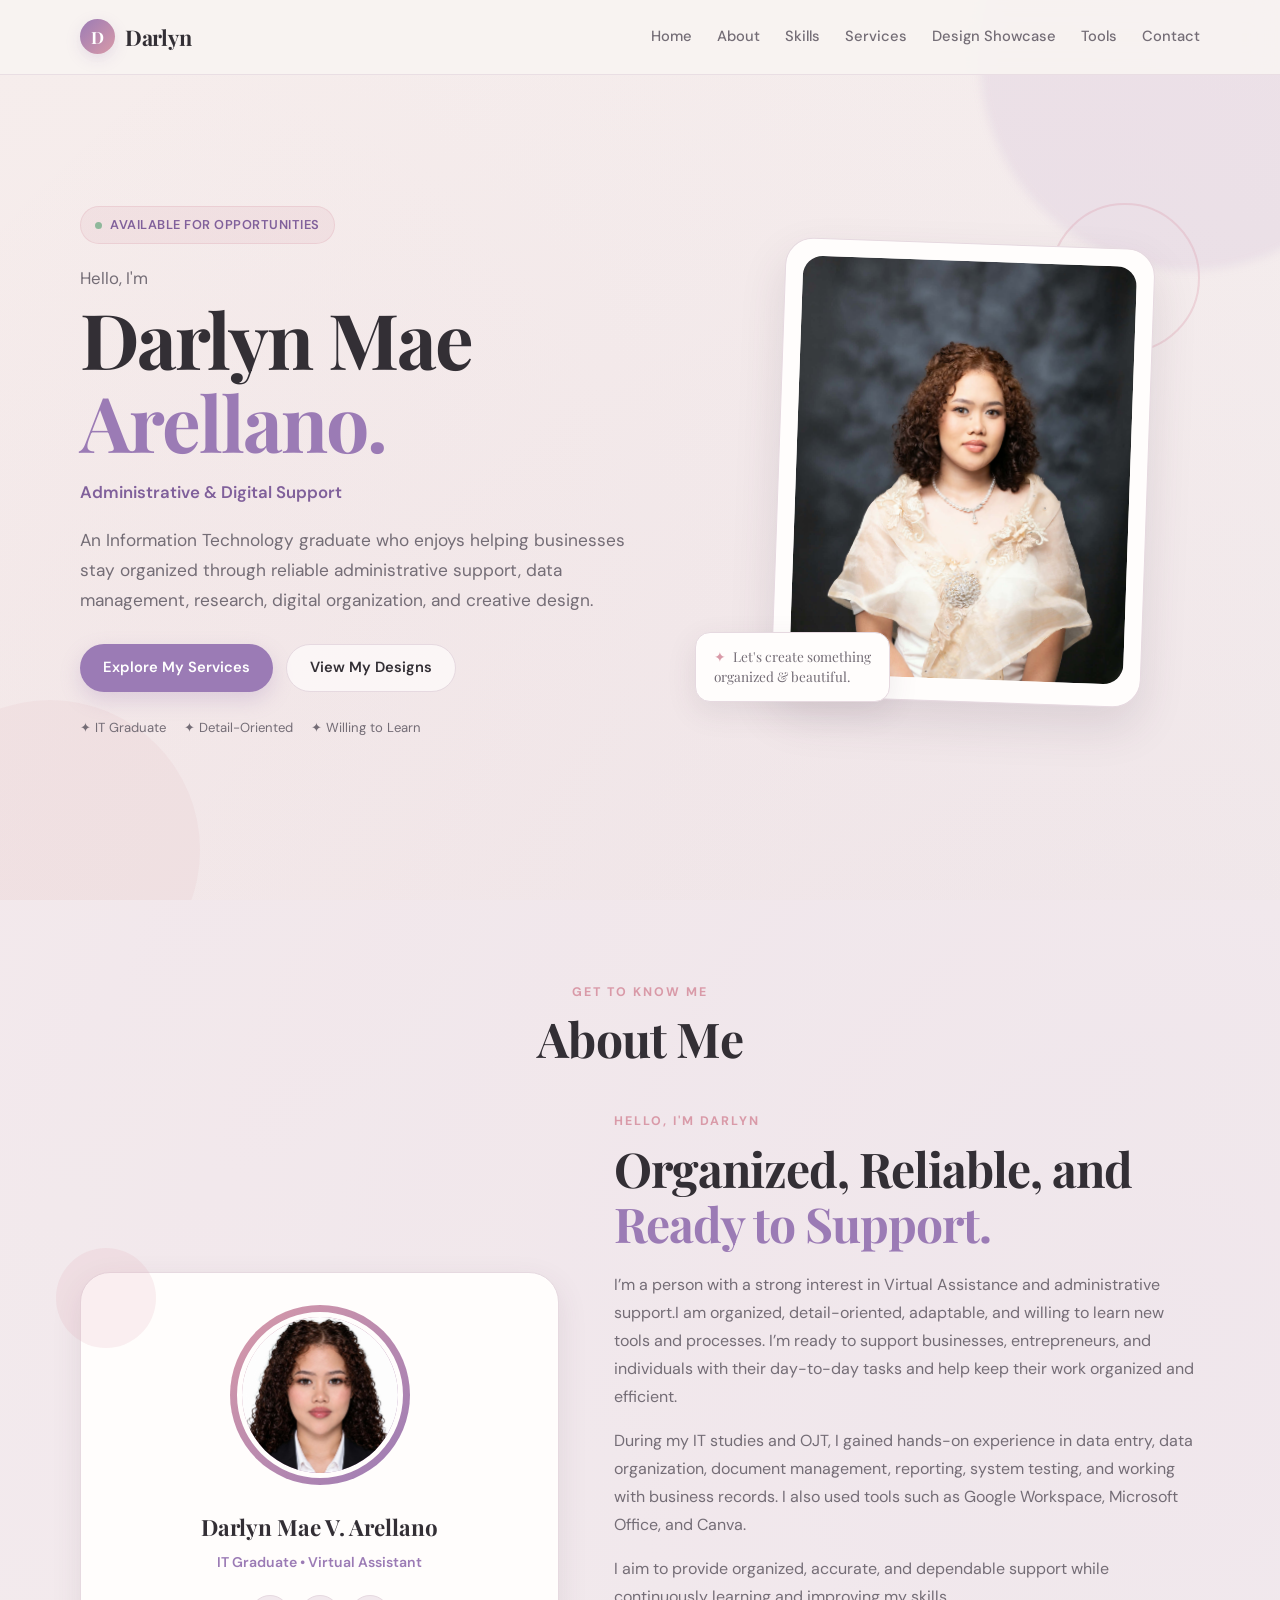
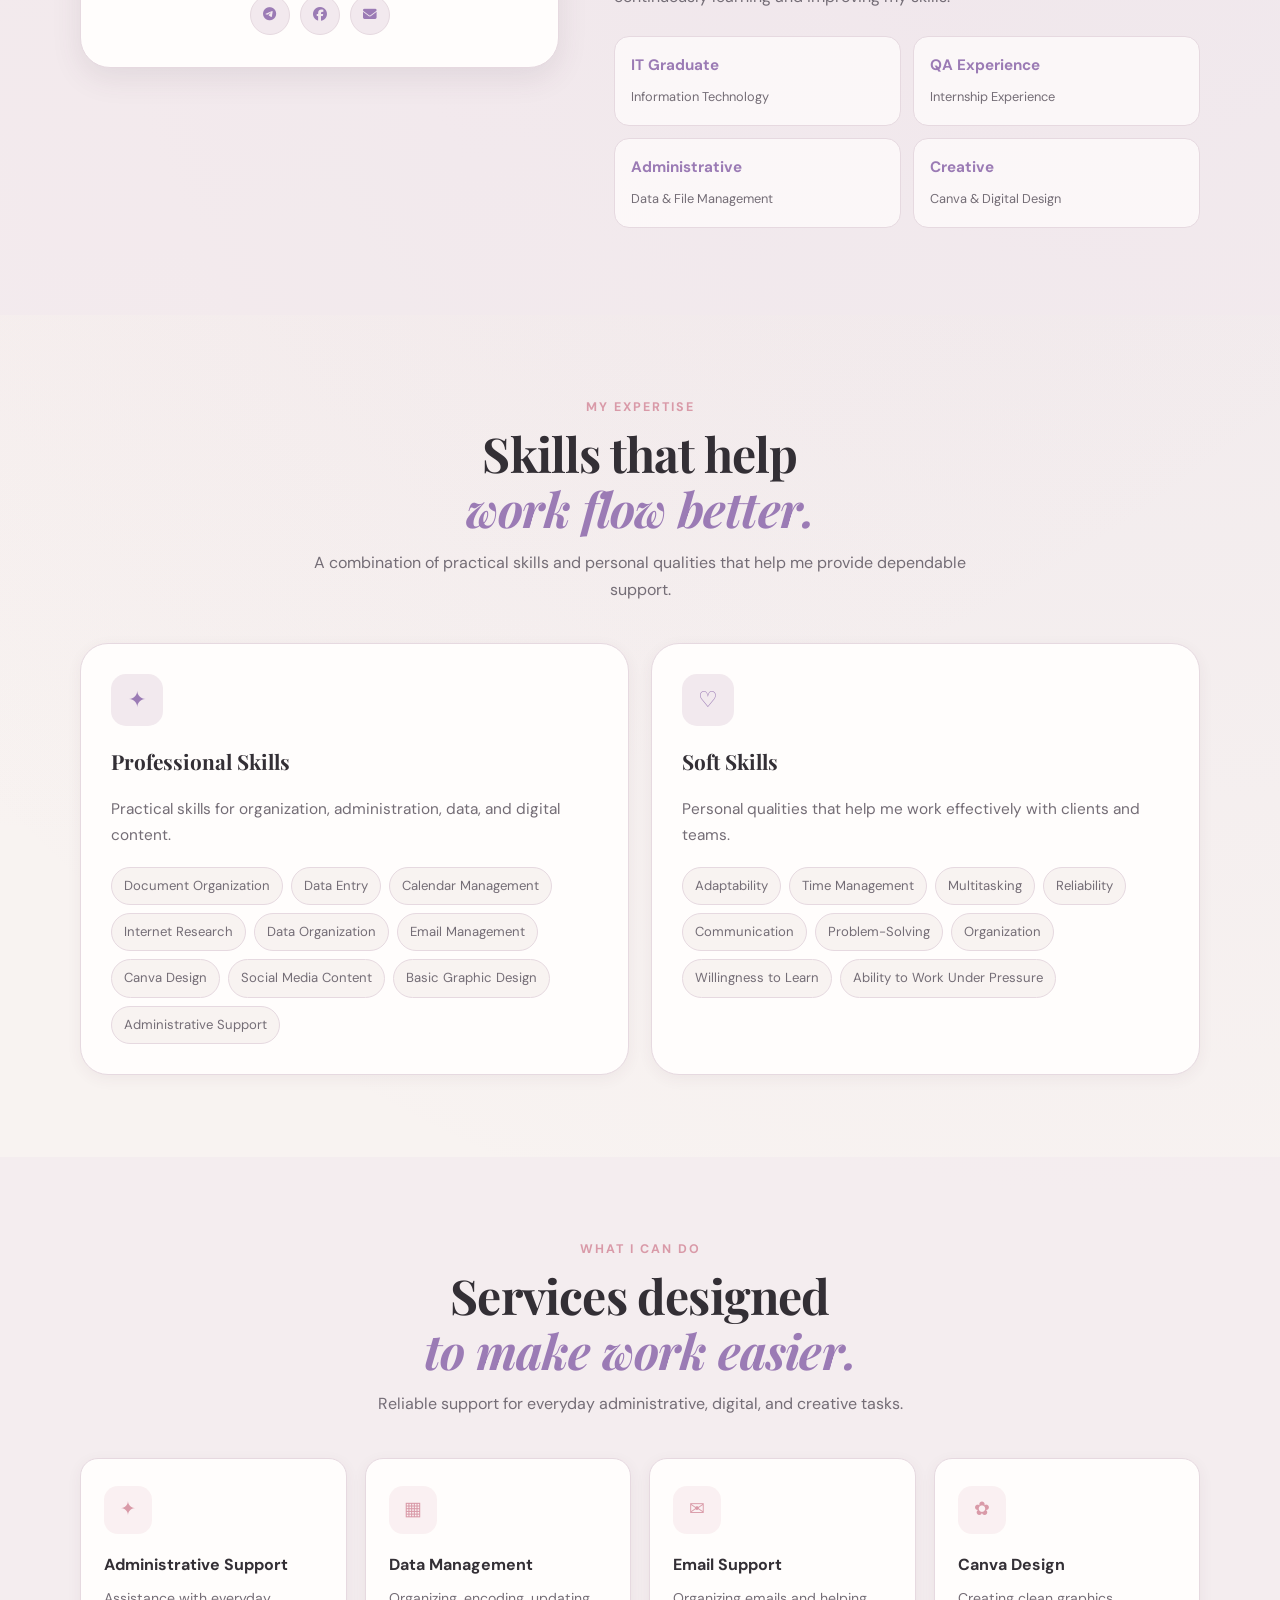
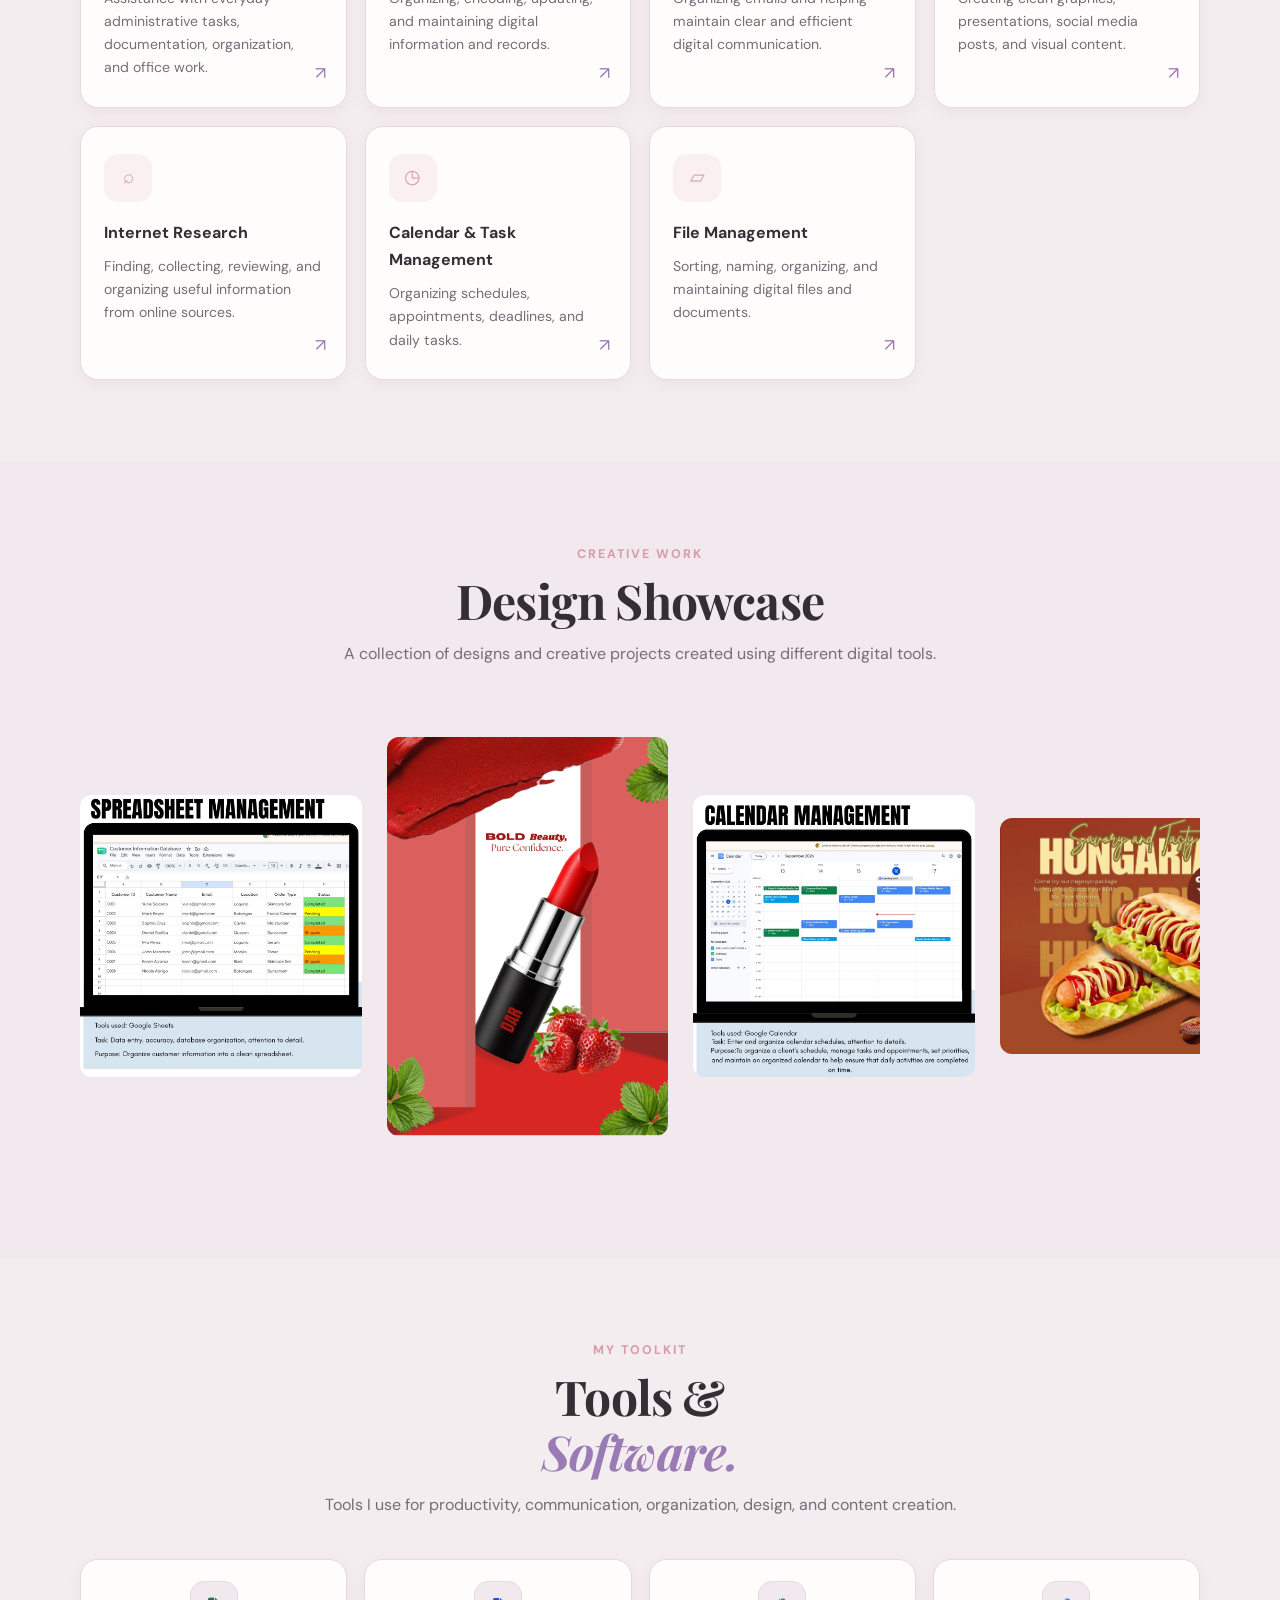
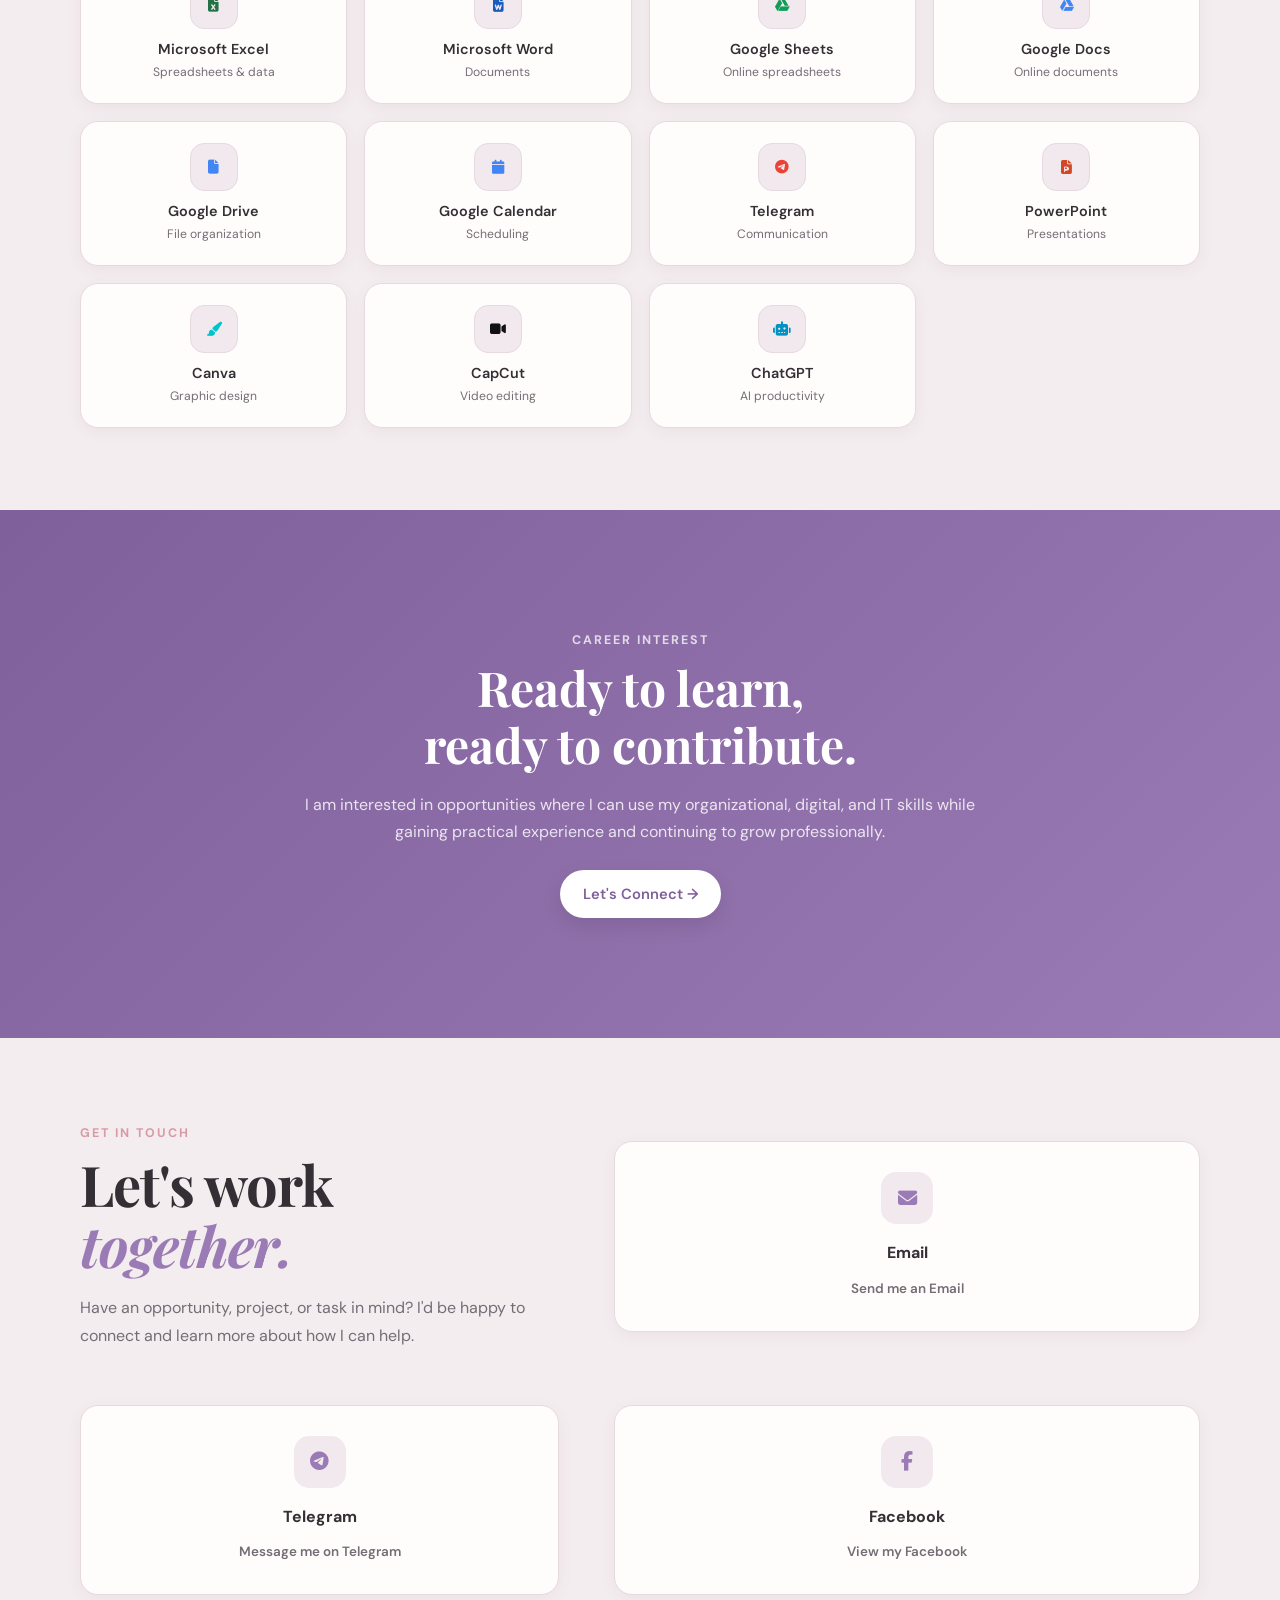
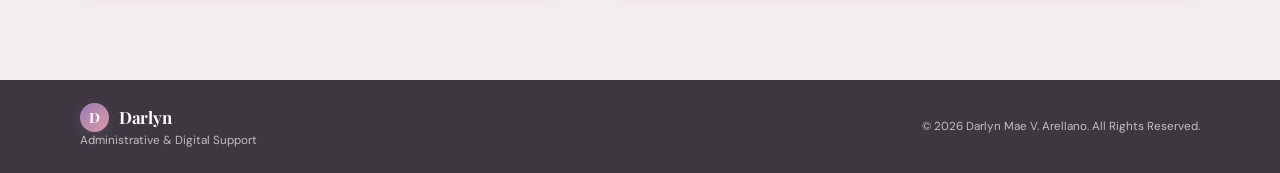
==== commit 64bbcb1e: "Add files via upload" ====
--- a/index.html
+++ b/index.html
@@ -869,56 +869,116 @@
 
 <script>
 
-    /* ========================================
-       MOBILE MENU
-    ======================================== */
-
-    const menuBtn = document.querySelector(".menu-toggle");
-    const navLinks = document.querySelector(".nav-links");
-
-    menuBtn.addEventListener("click", () => {
-        navLinks.classList.toggle("active");
+/* ========================================
+   MOBILE MENU
+======================================== */
+
+const menuBtn = document.querySelector(".menu-toggle");
+const navLinks = document.querySelector(".nav-links");
+
+menuBtn.addEventListener("click", () => {
+    navLinks.classList.toggle("active");
+});
+
+document.querySelectorAll(".nav-links a").forEach(link => {
+
+    link.addEventListener("click", () => {
+        navLinks.classList.remove("active");
     });
 
-    document.querySelectorAll(".nav-links a").forEach(link => {
-
-        link.addEventListener("click", () => {
-            navLinks.classList.remove("active");
-        });
+});
+
+
+/* ========================================
+   RESPONSIVE DESIGN CAROUSEL
+======================================== */
+
+const designCarousel = document.querySelector(".design-carousel");
+const designTrack = document.getElementById("designTrack");
+const designCards = Array.from(
+    designTrack.querySelectorAll(".design-card")
+);
+
+const originalDesignCount = 5;
+
+let designPaused = false;
+
+
+/* ----------------------------------------
+   Calculate exact loop distance
+---------------------------------------- */
+
+function updateDesignCarousel() {
+
+    if (!designTrack || designCards.length < originalDesignCount * 2) {
+        return;
+    }
+
+    const firstSet = designCards.slice(0, originalDesignCount);
+
+    const first = firstSet[0];
+    const last = firstSet[firstSet.length - 1];
+
+    const firstRect = first.getBoundingClientRect();
+    const lastRect = last.getBoundingClientRect();
+
+    const loopDistance =
+        (lastRect.right - firstRect.left) +
+        parseFloat(getComputedStyle(designTrack).gap);
+
+    designTrack.style.setProperty(
+        "--loop-distance",
+        `${loopDistance}px`
+    );
+}
+
+
+/* ----------------------------------------
+   Recalculate when page loads
+---------------------------------------- */
+
+window.addEventListener("load", () => {
+
+    updateDesignCarousel();
+
+});
+
+
+/* ----------------------------------------
+   Recalculate when screen changes size
+---------------------------------------- */
+
+window.addEventListener("resize", () => {
+
+    updateDesignCarousel();
+
+});
+
+
+/* ----------------------------------------
+   CLICK PHOTO = PAUSE / RESUME
+---------------------------------------- */
+
+designCards.forEach(card => {
+
+    card.addEventListener("click", () => {
+
+        designPaused = !designPaused;
+
+        if (designPaused) {
+
+            designTrack.style.animationPlayState = "paused";
+
+        } else {
+
+            designTrack.style.animationPlayState = "running";
+
+        }
 
     });
 
-
-    /* ========================================
-       DESIGN SHOWCASE
-       CLICK PHOTO = PAUSE / RESUME
-    ======================================== */
-
-    const designTrack = document.getElementById("designTrack");
-    const designCards = document.querySelectorAll(".design-card");
-
-    let designPaused = false;
-
-
-    designCards.forEach(card => {
-
-        card.addEventListener("click", () => {
-
-            designPaused = !designPaused;
-
-            if (designPaused) {
-
-                designTrack.style.animationPlayState = "paused";
-
-            } else {
-
-                designTrack.style.animationPlayState = "running";
-
-            }
-
-        });
-
-    });
+});
+
 
 </script>
     
--- a/style.css
+++ b/style.css
@@ -1062,21 +1062,20 @@
 .design-carousel {
     width: 100%;
     overflow: hidden;
-    padding: 20px 0 30px;
-
-    display: flex;
-    align-items: center;
+    padding: 30px 0 40px;
+    position: relative;
 }
 
 .design-track {
     display: flex;
     align-items: center;
-    gap: 25px;
+    gap: clamp(15px, 2vw, 25px);
 
     width: max-content;
 
-    animation: designScroll 25s linear infinite;
-
+    --loop-distance: 0px;
+
+    animation: designScroll 28s linear infinite;
     animation-play-state: running;
 
     will-change: transform;
@@ -1084,17 +1083,13 @@
 
 
 /* ========================================
-   PHOTO SIZE
-======================================== */
-
-/*
-   CHANGE 300px TO MAKE THE PHOTOS
-   BIGGER OR SMALLER.
-*/
+   NORMAL DESIGN SIZE
+======================================== */
 
 .design-card {
-    flex: 0 0 300px;
-    width: 300px;
+    flex: 0 0 clamp(180px, 22vw, 300px);
+
+    width: clamp(180px, 22vw, 300px);
 
     display: flex;
     align-items: center;
@@ -1103,28 +1098,29 @@
     background: transparent;
     border: none;
     box-shadow: none;
+
     padding: 0;
     margin: 0;
 
     cursor: pointer;
 
-    
-
-}
-
-/* LARGER DESIGN 5 */
+    flex-shrink: 0;
+}
+
+
+/* ========================================
+   DESIGN 5 - LARGER
+======================================== */
+
 .design-card.large-design {
-    flex: 0 0 1000px;
-    width: 1000px;
-}
-
-.design-card.large-design img {
-    width: 1000%;
-    height: auto;
-}
-
-/* ========================================
-   ACTUAL PHOTO
+    flex: 0 0 clamp(280px, 38vw, 500px);
+
+    width: clamp(280px, 38vw, 500px);
+}
+
+
+/* ========================================
+   ACTUAL IMAGE
 ======================================== */
 
 .design-card img {
@@ -1143,20 +1139,22 @@
 }
 
 
-/* Slight zoom when hovering */
+/* Hover only enlarges slightly.
+   It DOES NOT pause the carousel. */
+
 .design-card:hover img {
     transform: scale(1.03);
 }
 
 
 /* ========================================
-   LEFT → RIGHT AUTOMATIC SLIDE
+   LEFT → RIGHT ANIMATION
 ======================================== */
 
 @keyframes designScroll {
 
     from {
-        transform: translateX(-50%);
+        transform: translateX(calc(-1 * var(--loop-distance)));
     }
 
     to {
@@ -1172,9 +1170,18 @@
 
 @media (max-width: 1000px) {
 
+    .design-track {
+        gap: 18px;
+    }
+
     .design-card {
-        flex: 0 0 280px;
-        width: 280px;
+        flex-basis: clamp(180px, 30vw, 280px);
+        width: clamp(180px, 30vw, 280px);
+    }
+
+    .design-card.large-design {
+        flex-basis: clamp(260px, 45vw, 420px);
+        width: clamp(260px, 45vw, 420px);
     }
 
 }
@@ -1184,25 +1191,44 @@
    MOBILE
 ======================================== */
 
-@media (max-width: 750px) {
+@media (max-width: 650px) {
+
+    .design-carousel {
+        padding: 20px 0 30px;
+    }
+
+    .design-track {
+        gap: 15px;
+        animation-duration: 24s;
+    }
 
     .design-card {
-        flex: 0 0 260px;
-        width: 260px;
-    }
-
-}
-
-
-/* ========================================
-   SMALL MOBILE
-======================================== */
-
-@media (max-width: 520px) {
+        flex-basis: 70vw;
+        width: 70vw;
+    }
+
+    .design-card.large-design {
+        flex-basis: 90vw;
+        width: 90vw;
+    }
+
+}
+
+
+/* ========================================
+   SMALL PHONES
+======================================== */
+
+@media (max-width: 400px) {
 
     .design-card {
-        flex: 0 0 230px;
-        width: 230px;
+        flex-basis: 78vw;
+        width: 78vw;
+    }
+
+    .design-card.large-design {
+        flex-basis: 92vw;
+        width: 92vw;
     }
 
 }
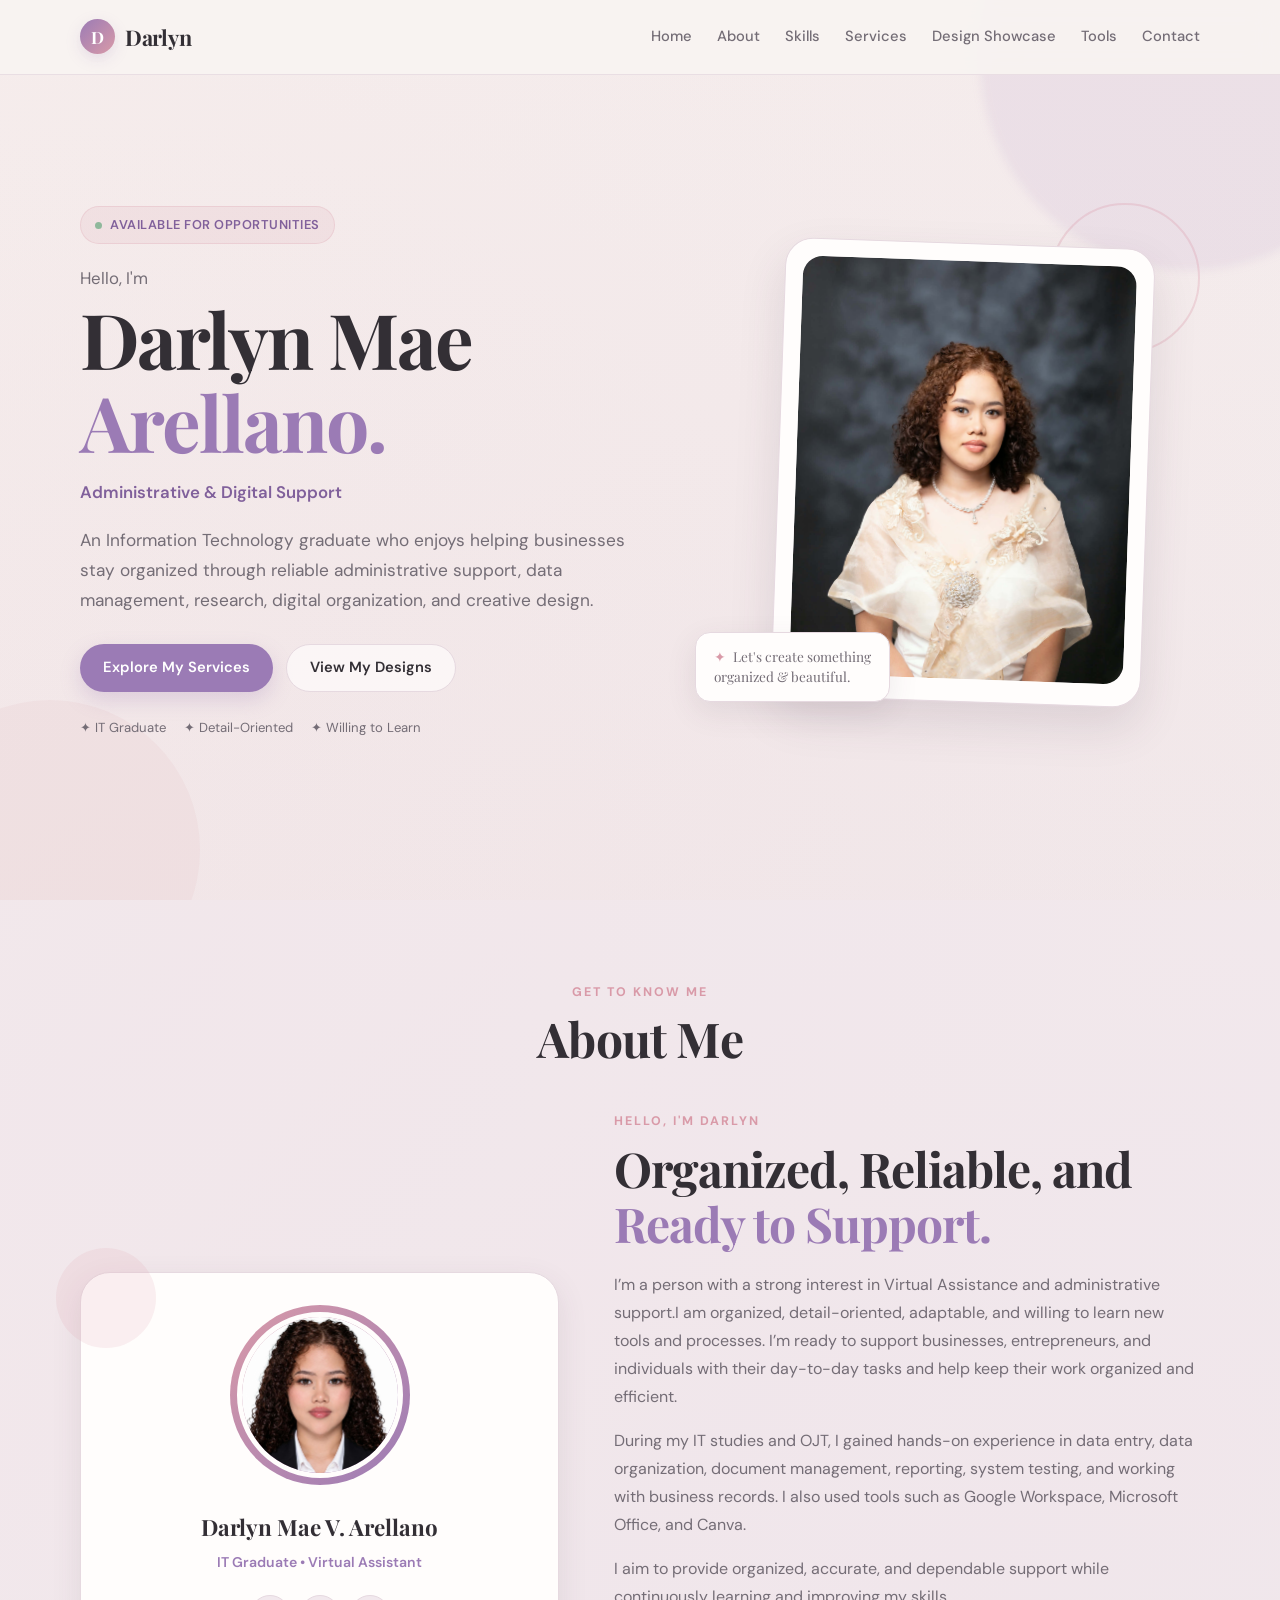
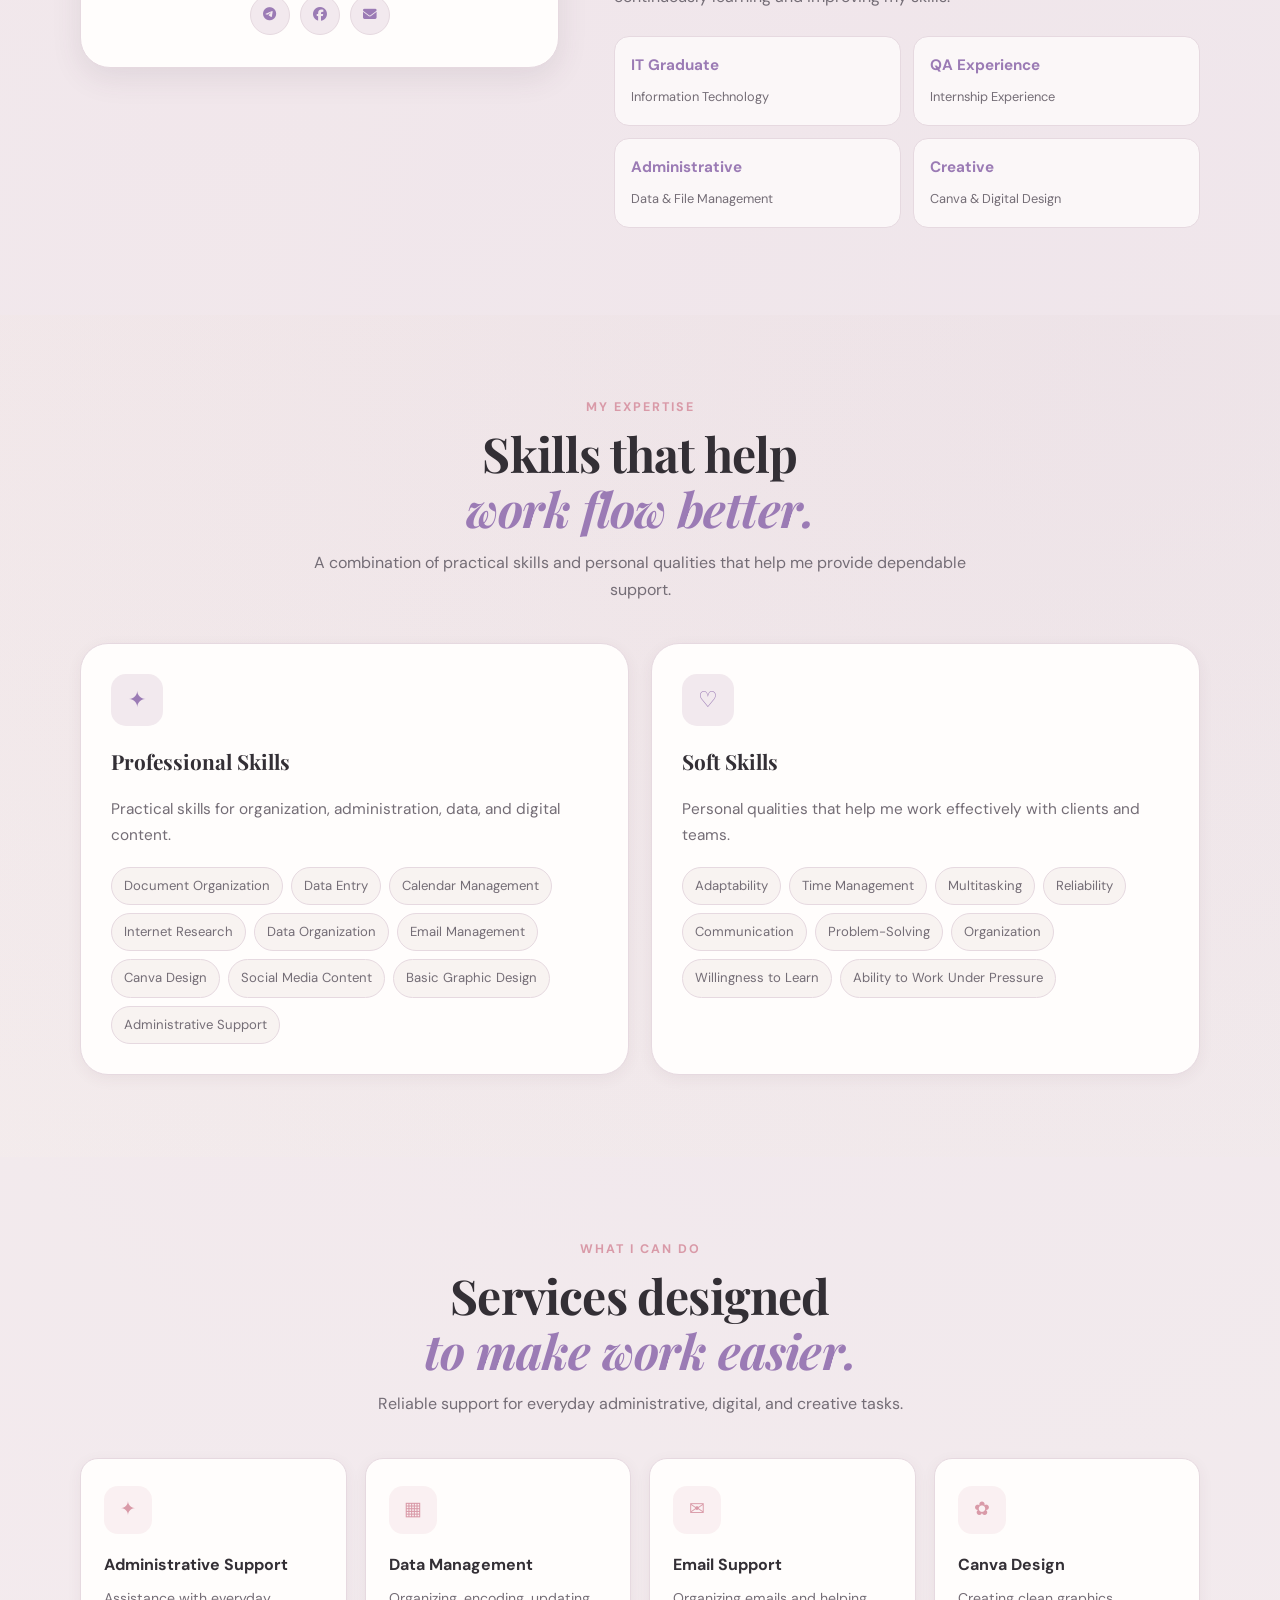
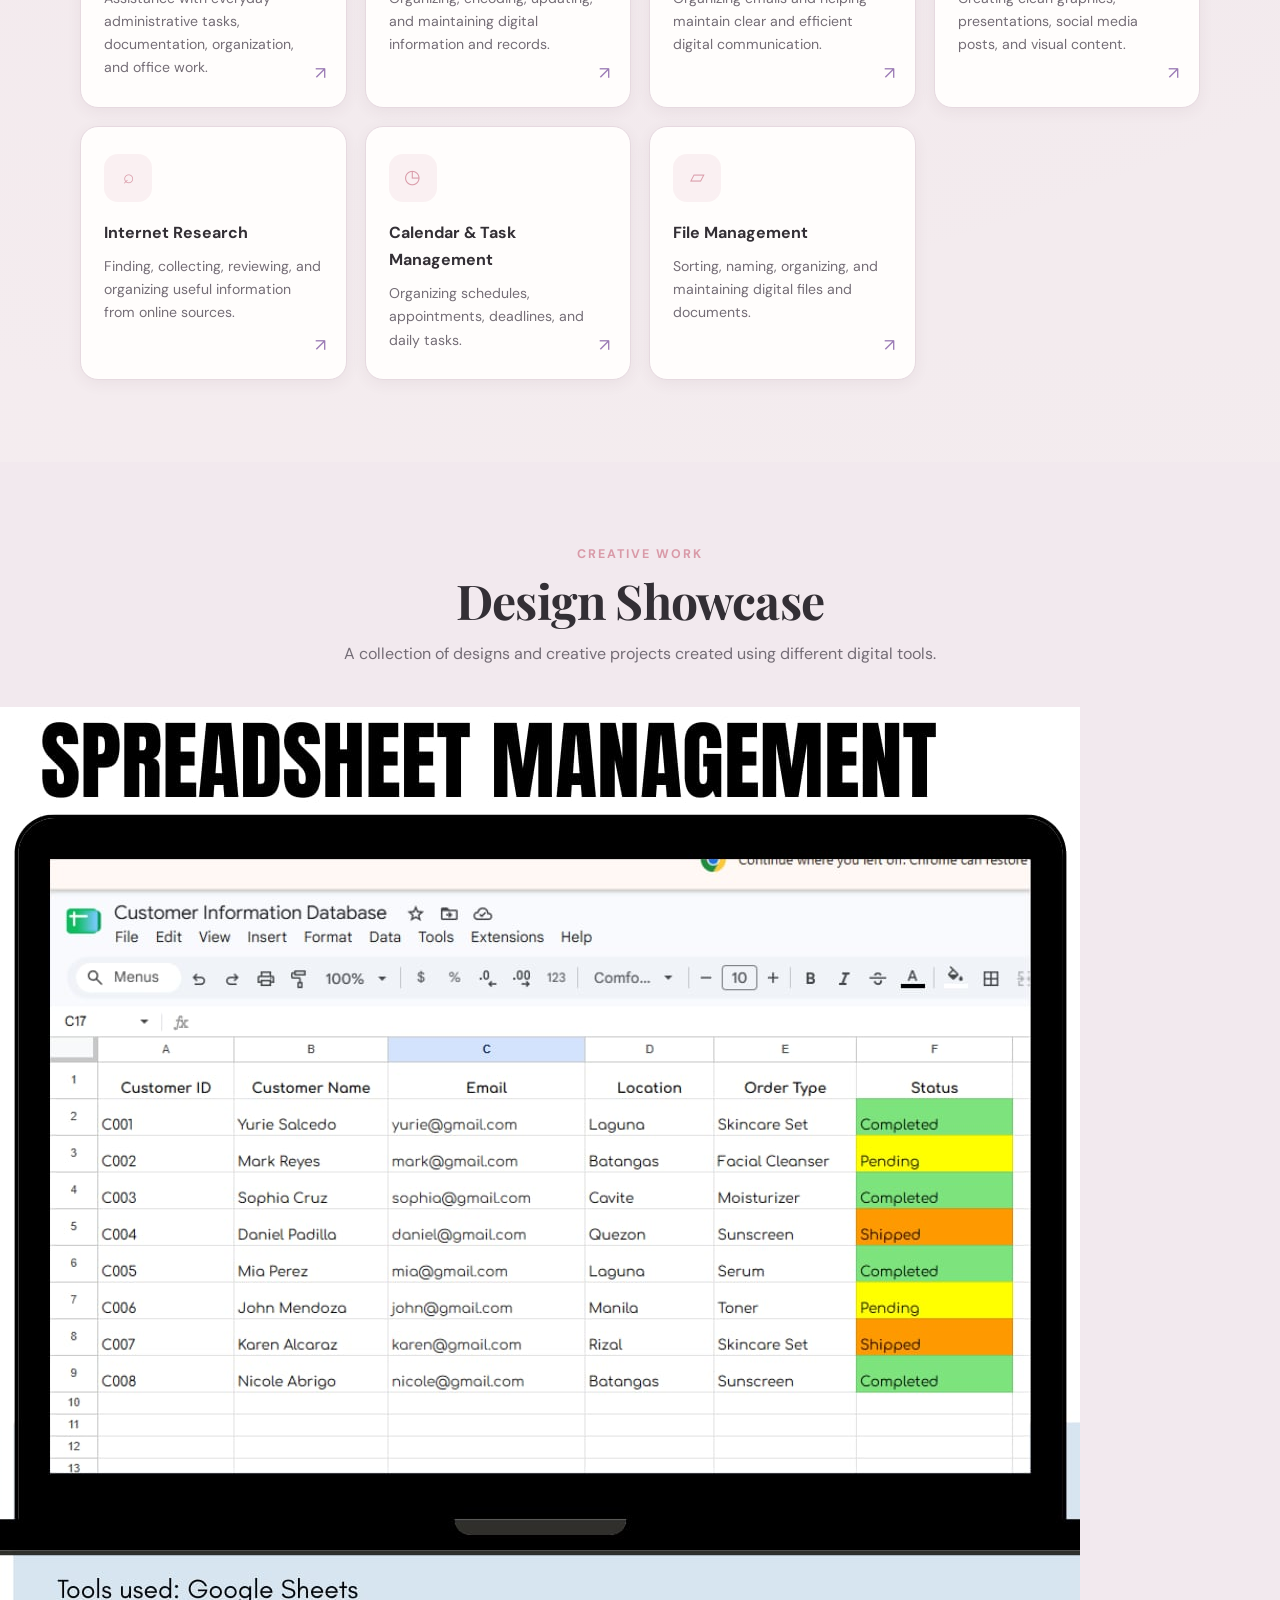
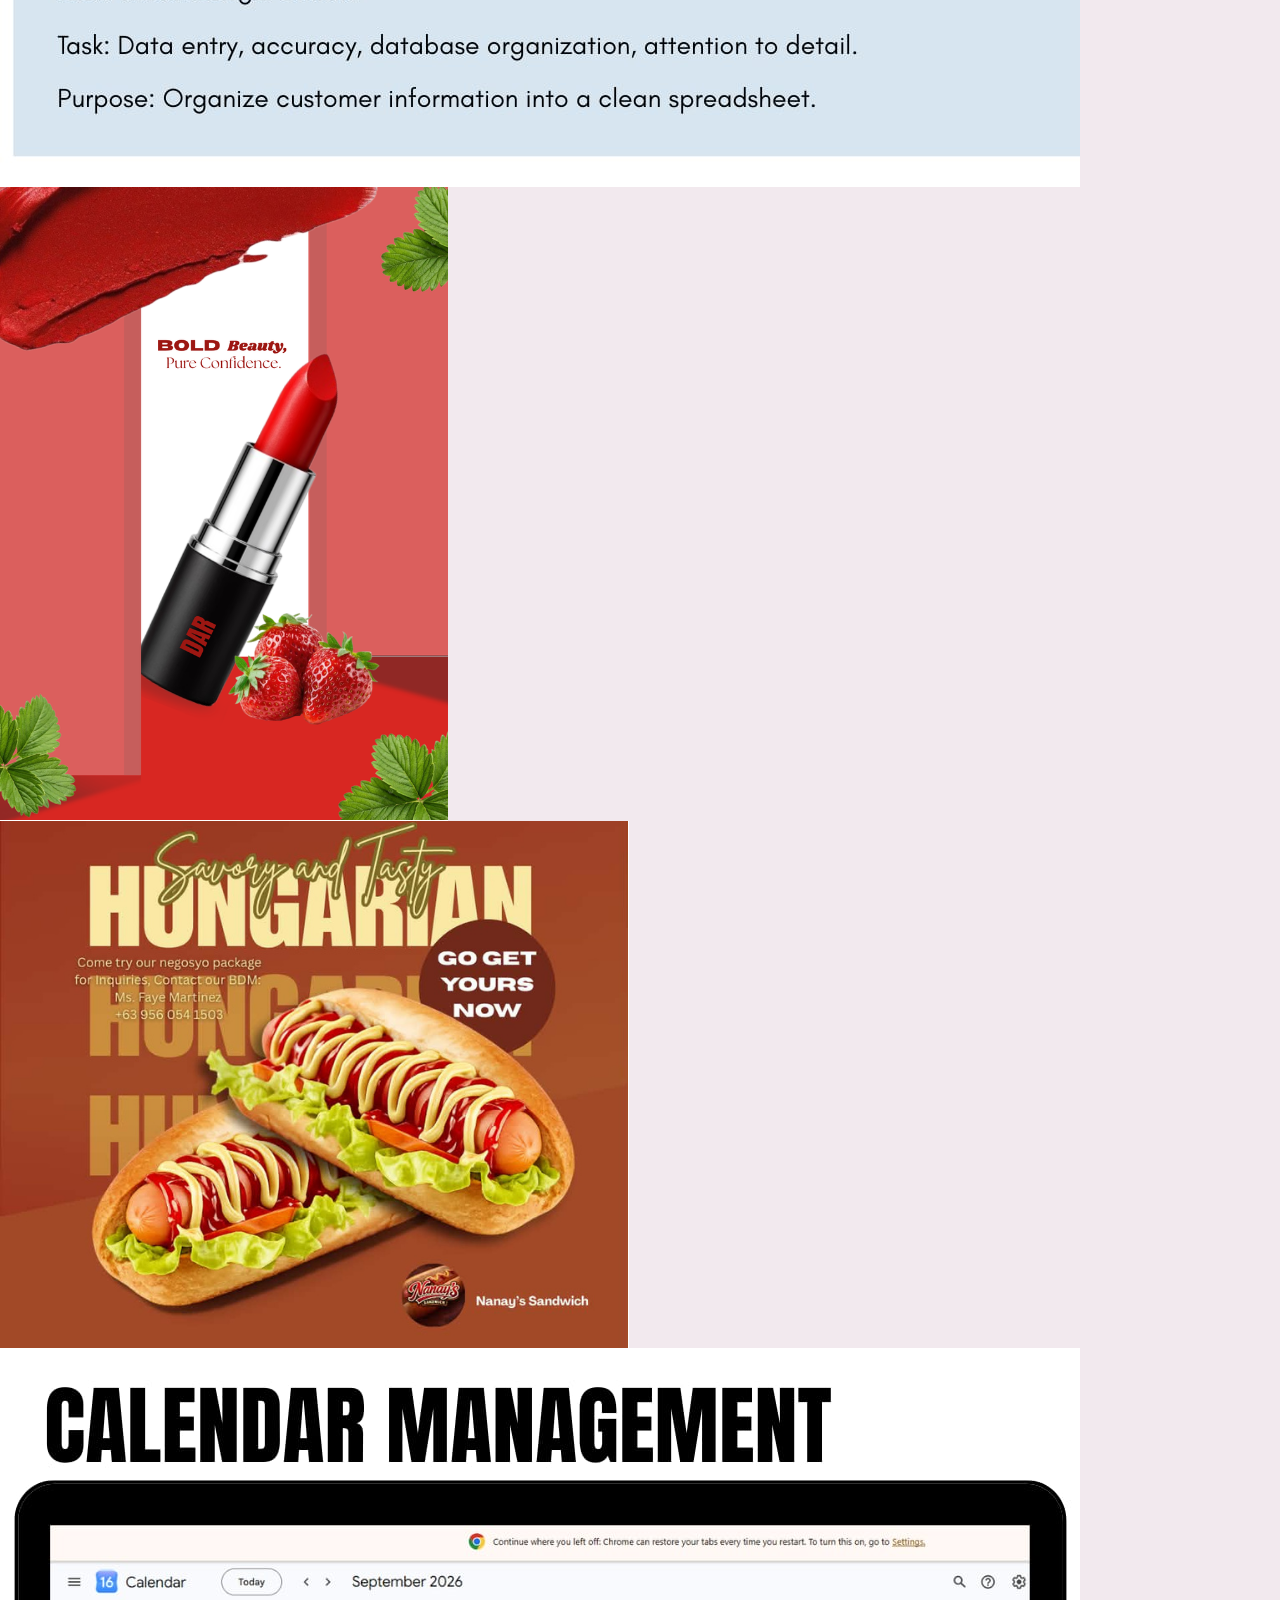
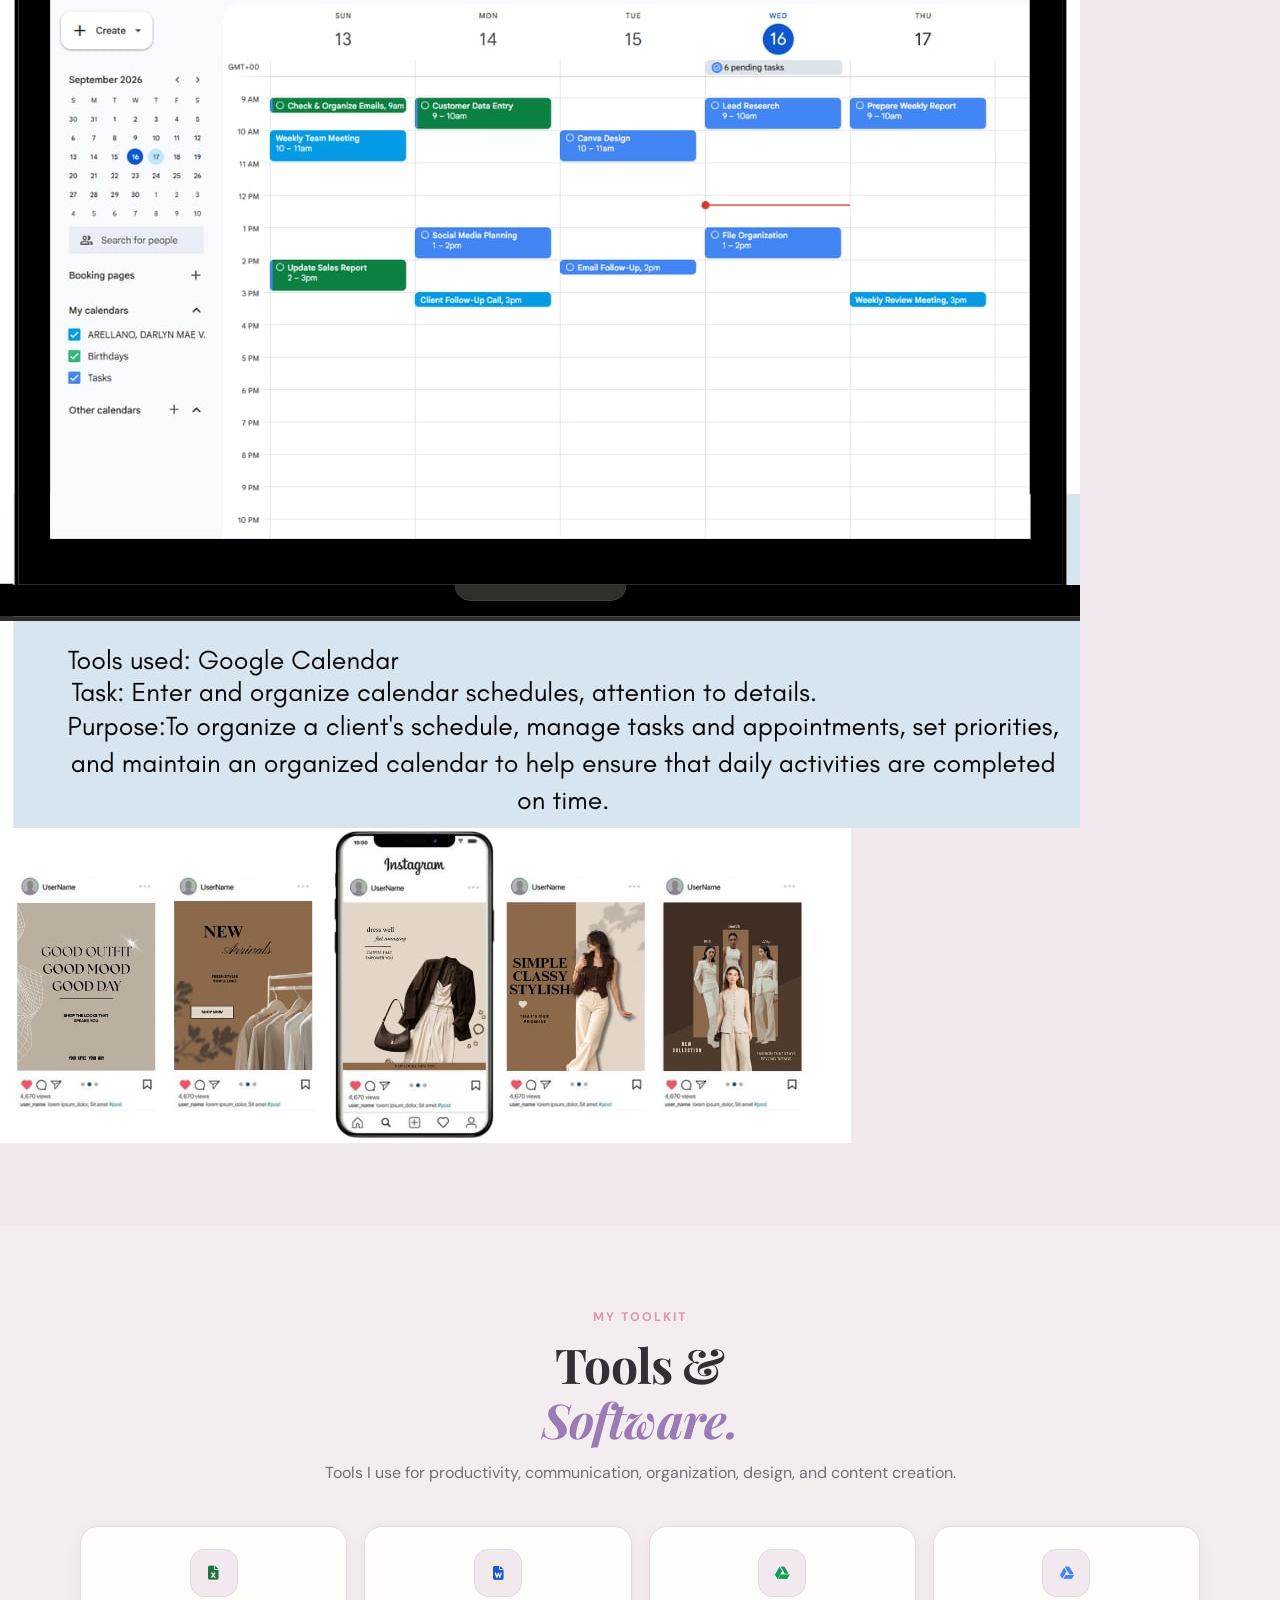
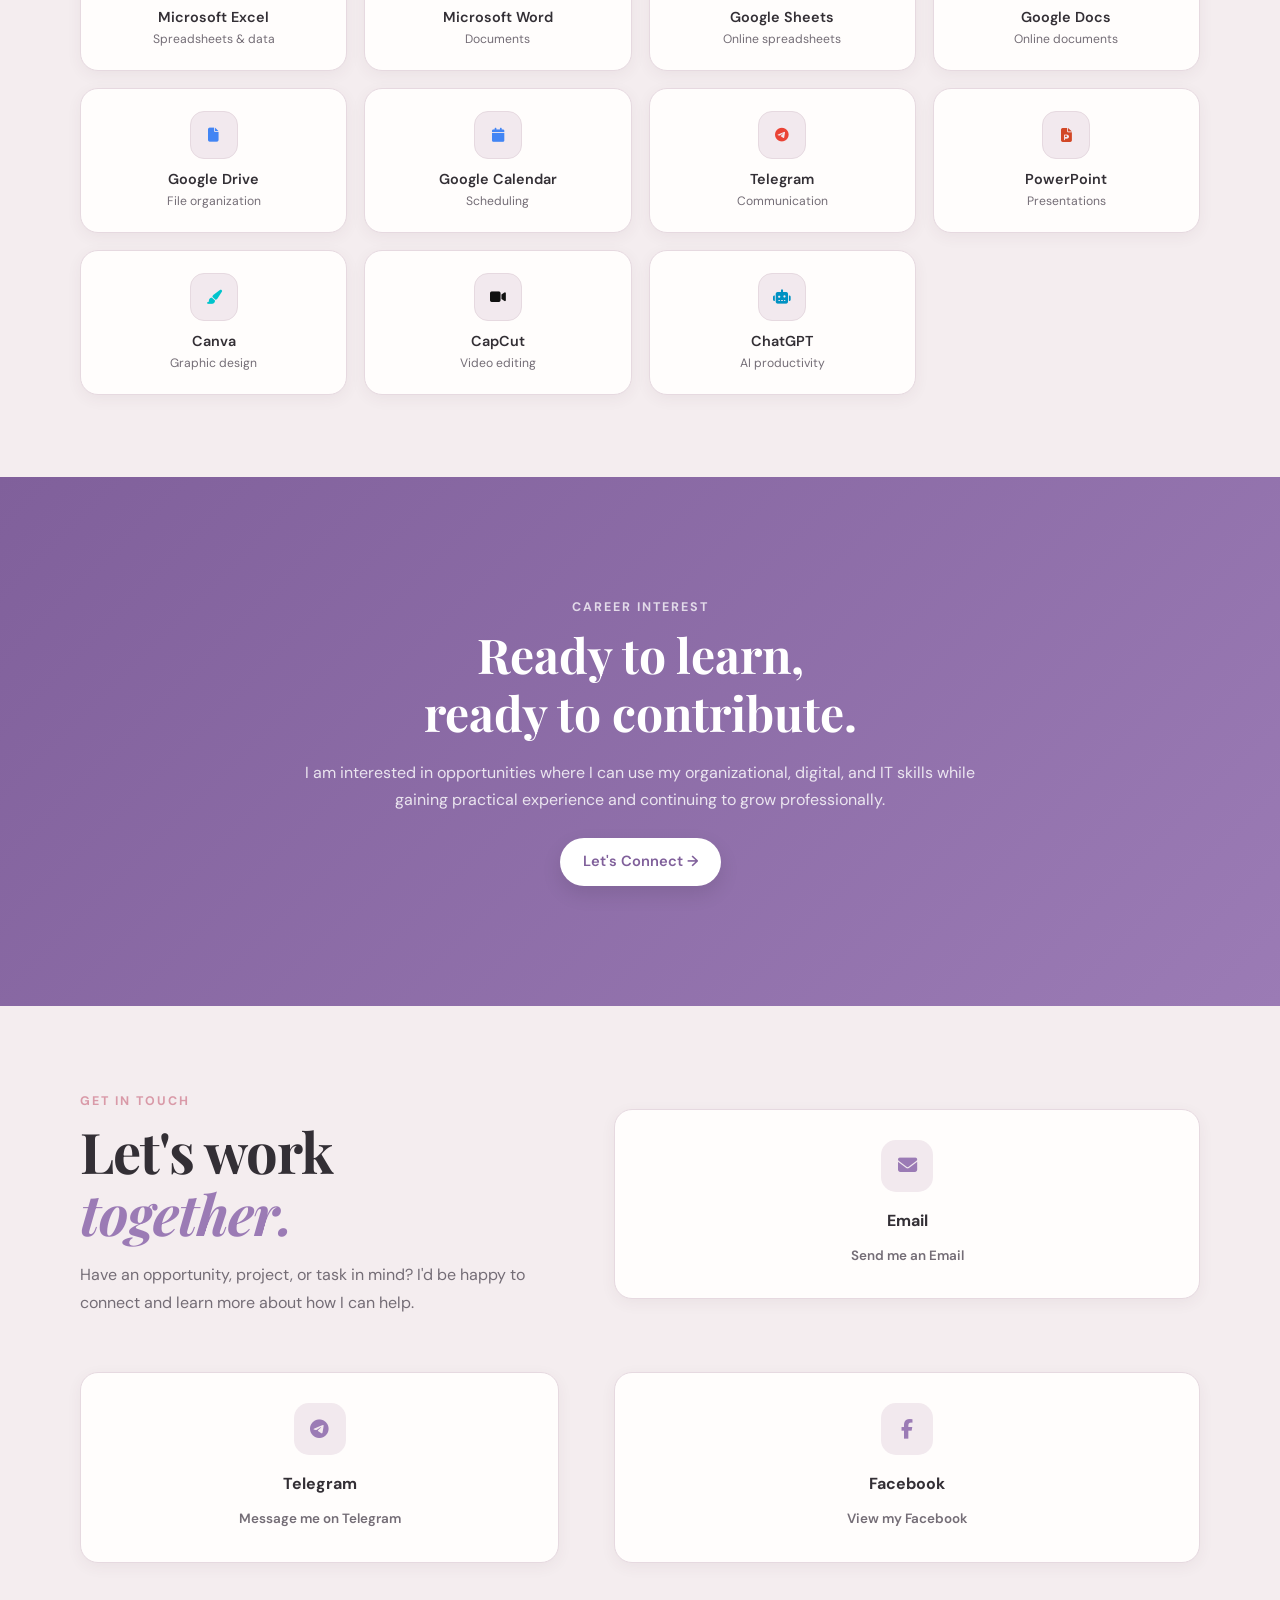
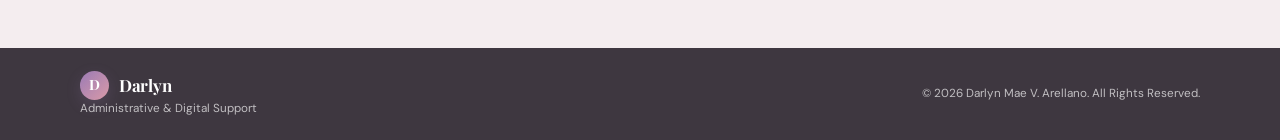
==== commit b097260f: "Update index.html" ====
--- a/index.html
+++ b/index.html
@@ -515,7 +515,7 @@
 
 <section class="section design-section" id="designs">
 
-    <div class="container">
+    <div class="design-container">
 
         <div class="section-heading">
             <span class="section-tag">CREATIVE WORK</span>
@@ -528,63 +528,31 @@
             </p>
         </div>
 
-        <div class="design-carousel">
-
-            <div class="design-track" id="designTrack">
-
-                <!-- ORIGINAL DESIGNS -->
-
-                <div class="design-card">
-                    <img src="images/design1.jpg"
-                         alt="Design Project 1">
-                </div>
-
-                <div class="design-card">
-                    <img src="images/design2.jpg"
-                         alt="Design Project 2">
-                </div>
-
-                <div class="design-card">
-                    <img src="images/design3.jpg"
-                         alt="Design Project 3">
-                </div>
-
-                <div class="design-card">
-                    <img src="images/design4.jpg"
-                         alt="Design Project 4">
-                </div>
-
-                <div class="design-card large-design">
-    <img src="images/design5.jpg" alt="Design Project 5">
-</div>
-
-
-                <!-- DUPLICATE DESIGNS -->
-
-                <div class="design-card">
-                    <img src="images/design1.jpg"
-                         alt="Design Project 1">
-                </div>
-
-                <div class="design-card">
-                    <img src="images/design2.jpg"
-                         alt="Design Project 2">
-                </div>
-
-                <div class="design-card">
-                    <img src="images/design3.jpg"
-                         alt="Design Project 3">
-                </div>
-
-                <div class="design-card">
-                    <img src="images/design4.jpg"
-                         alt="Design Project 4">
-                </div>
-
-                <div class="design-card large-design">
-    <img src="images/design5.jpg" alt="Design Project 5">
-</div>
-
+        <div class="design-gallery">
+
+            <!-- DESIGN 1 -->
+            <div class="design-item">
+                <img src="images/design1.jpg" alt="Design Project 1">
+            </div>
+
+            <!-- DESIGN 2 -->
+            <div class="design-item">
+                <img src="images/design2.jpg" alt="Design Project 2">
+            </div>
+
+            <!-- DESIGN 3 -->
+            <div class="design-item">
+                <img src="images/design3.jpg" alt="Design Project 3">
+            </div>
+
+            <!-- DESIGN 4 -->
+            <div class="design-item">
+                <img src="images/design4.jpg" alt="Design Project 4">
+            </div>
+
+            <!-- DESIGN 5 -->
+            <div class="design-item design-five">
+                <img src="images/design5.jpg" alt="Design Project 5">
             </div>
 
         </div>
@@ -985,4 +953,4 @@
 
 </body>
 
-</html>+</html>
